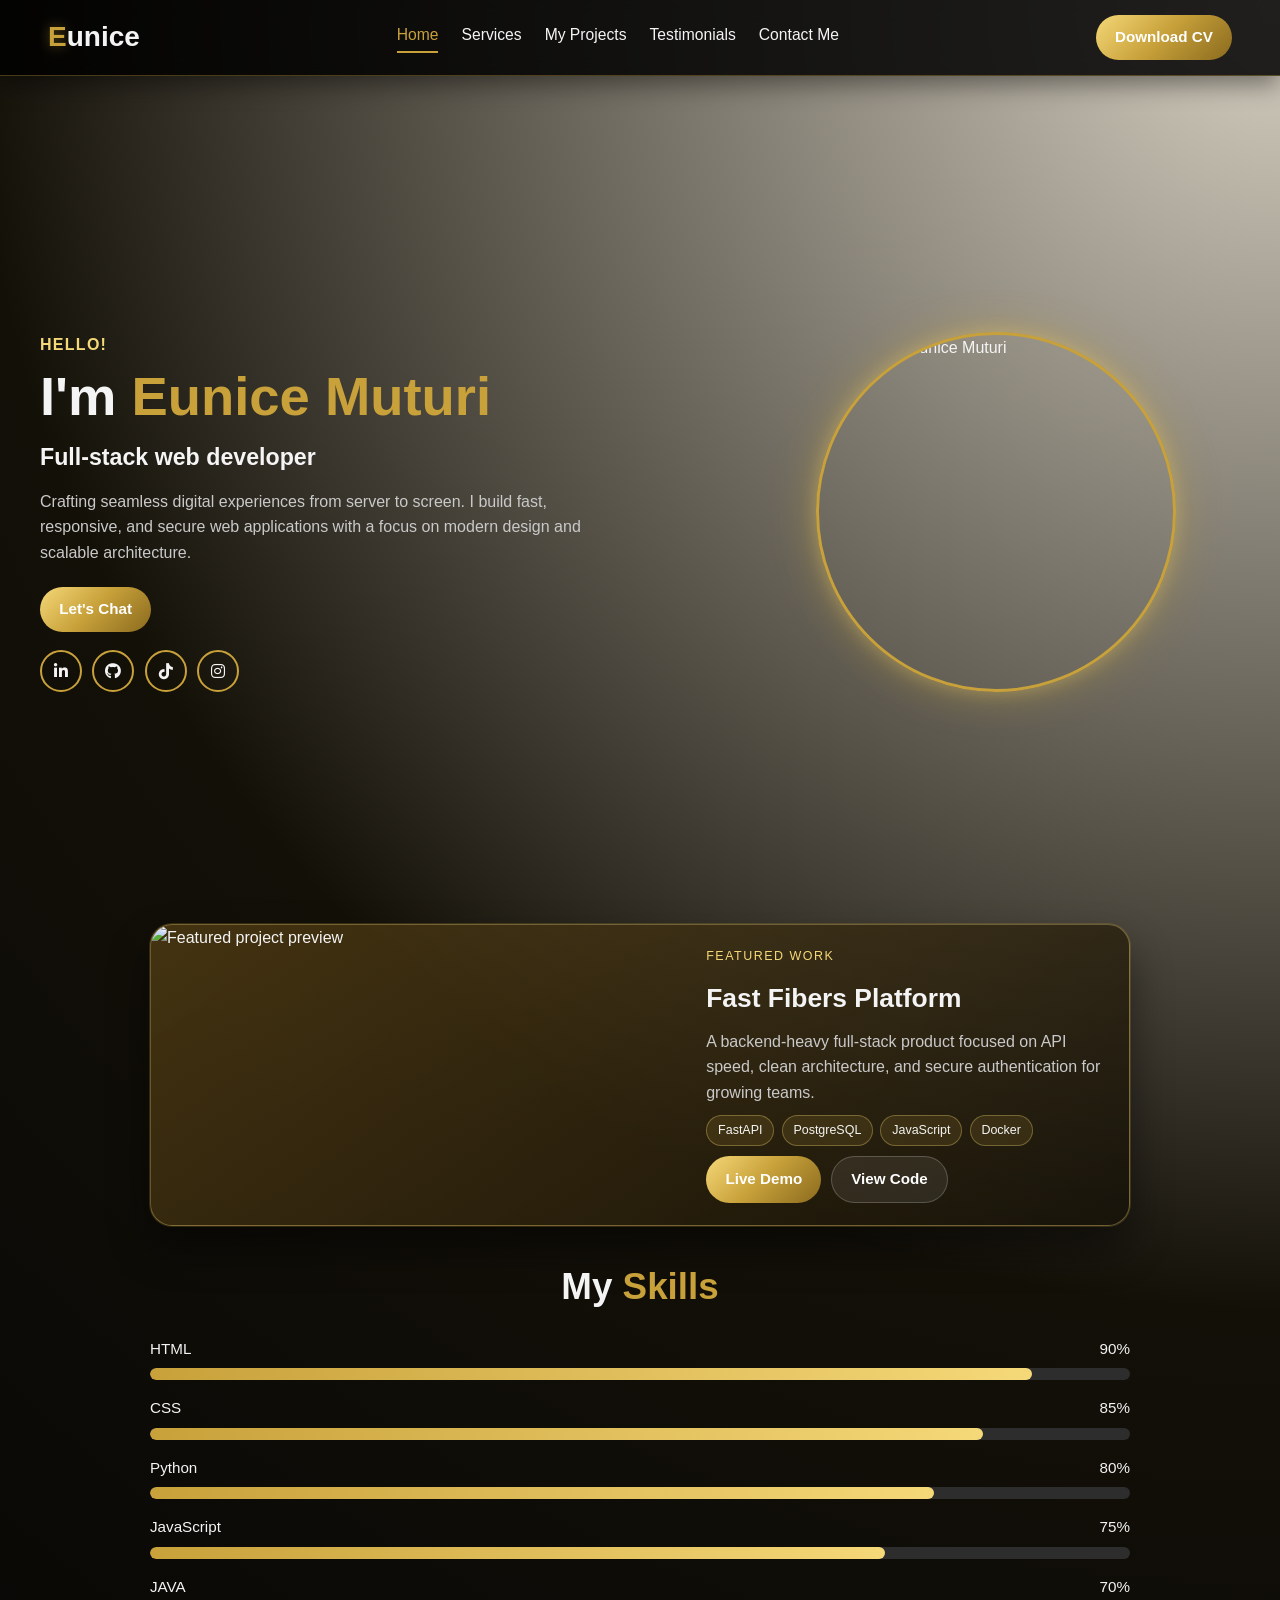
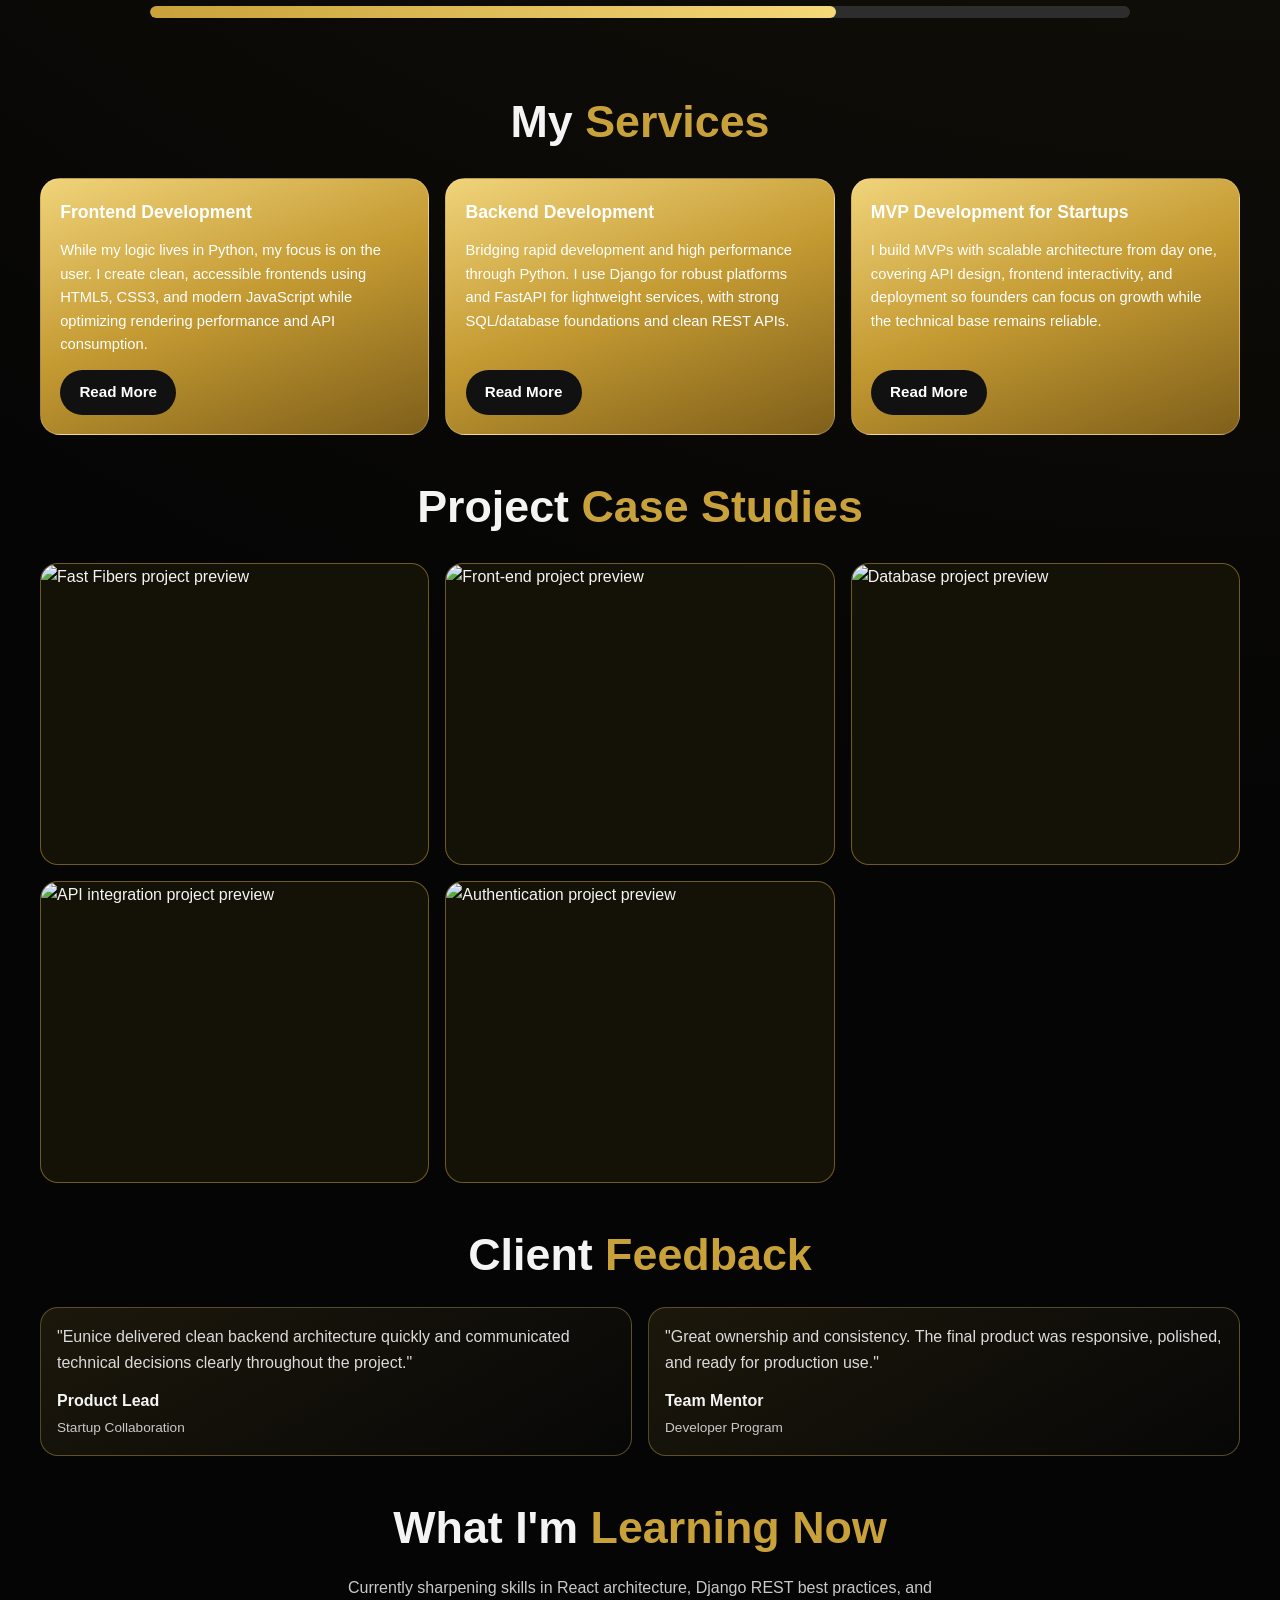
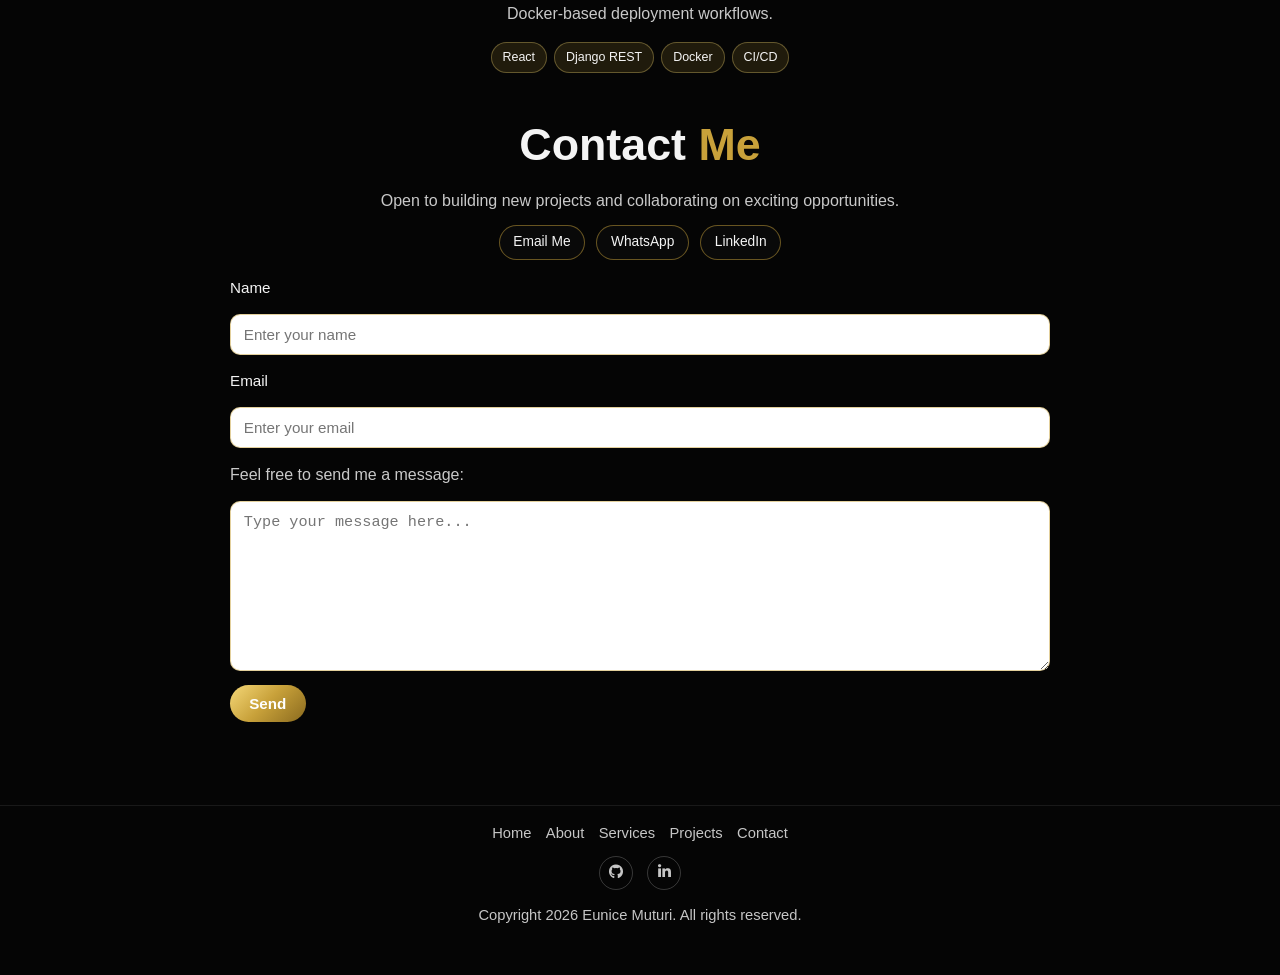
==== index.html @ 1c4cb646 "Made the site responsive and made design improvements" ====
<!DOCTYPE html>
<html lang="en">
<head>
    <meta charset="UTF-8">
    <meta name="viewport" content="width=device-width, initial-scale=1.0">
    <meta name="description" content="Eunice Muturi is a full-stack web developer building fast, secure, and scalable web applications with modern frontend and Python backend technologies.">
    <meta property="og:title" content="Eunice Muturi | Full-stack Developer Portfolio">
    <meta property="og:description" content="Explore featured projects, services, and case studies by Eunice Muturi.">
    <meta property="og:type" content="website">
    <meta property="og:image" content="profile-pic.jpeg">
    <meta property="og:url" content="/">
    <title>EUNICE M.</title>
    <link rel="icon" type="image/jpeg" href="profile-pic.jpeg">
    <link rel="stylesheet" href="styles.css">
    <link rel="stylesheet" href="https://cdnjs.cloudflare.com/ajax/libs/font-awesome/6.5.1/css/all.min.css">
</head>
<body>
    <header>
        <h2 class="logo"><span>E</span>unice</h2>

        <button class="menu-toggle" id="menuToggle" type="button" aria-controls="primary-nav" aria-expanded="false" aria-label="Toggle navigation">
            <i class="fa-solid fa-bars"></i>
        </button>

        <nav id="primary-nav">
            <div class="navbar">
                <a href="#home" class="active">Home</a>
                <a href="#services">Services</a>
                <a href="#portfolio">My Projects</a>
                <a href="#testimonials">Testimonials</a>
                <a href="#contact">Contact Me</a>
            </div>
        </nav>

        <div class="header-btn-container">
            <a class="button-link" href="Eunice_Muturi_CV.txt" download>Download CV</a>
        </div>
    </header>

    <main>
        <section class="hero-section" id="home">
            <div class="hero-text">
                <h4>HELLO!</h4>
                <h1>I'm <span>Eunice Muturi</span></h1>
                <h3>Full-stack web developer</h3>
                <p>Crafting seamless digital experiences from server to screen. I build fast, responsive, and secure web applications with a focus on modern design and scalable architecture.</p>

                <div class="hero-actions">
                    <a href="#contact" class="header-button">Let's Chat</a>
                </div>

                <div class="social-icons">
                    <a href="https://www.linkedin.com/in/eunice-muturi-7023b6342/" aria-label="LinkedIn"><i class="fa-brands fa-linkedin-in"></i></a>
                    <a href="https://github.com/Eunice-ctrlz" aria-label="GitHub"><i class="fa-brands fa-github"></i></a>
                    <a href="#" aria-label="TikTok"><i class="fa-brands fa-tiktok"></i></a>
                    <a href="#" aria-label="Instagram"><i class="fa-brands fa-instagram"></i></a>
                </div>
            </div>

            <div class="Hero-image">
                <img src="profile-pic.jpeg" alt="Portrait of Eunice Muturi" width="360" height="360" fetchpriority="high" decoding="async">
            </div>
        </section>

        <section class="featured-project" id="featured">
            <div class="featured-card">
                <div class="featured-image">
                    <img src="coding 1.jfif" alt="Featured project preview" width="900" height="520" decoding="async">
                </div>
                <div class="featured-content">
                    <p class="eyebrow">Featured Work</p>
                    <h2>Fast Fibers Platform</h2>
                    <p class="featured-summary">A backend-heavy full-stack product focused on API speed, clean architecture, and secure authentication for growing teams.</p>
                    <div class="tech-badges">
                        <span>FastAPI</span>
                        <span>PostgreSQL</span>
                        <span>JavaScript</span>
                        <span>Docker</span>
                    </div>
                    <div class="button-row">
                        <a class="btn" href="#">Live Demo</a>
                        <a class="btn btn-alt" href="https://github.com/Eunice-ctrlz" target="_blank" rel="noopener">View Code</a>
                    </div>
                </div>
            </div>
        </section>

        <section class="My-skills" id="skills">
            <h1>My <span>Skills</span></h1>
            <div class="skills-wrapper">
                <div class="bar">
                    <div class="bar-name"><span>HTML</span><span class="bar-percent">90%</span></div>
                    <div class="progress-bar"><span class="html"></span></div>
                </div>

                <div class="bar">
                    <div class="bar-name"><span>CSS</span><span class="bar-percent">85%</span></div>
                    <div class="progress-bar"><span class="css"></span></div>
                </div>

                <div class="bar">
                    <div class="bar-name"><span>Python</span><span class="bar-percent">80%</span></div>
                    <div class="progress-bar"><span class="python"></span></div>
                </div>

                <div class="bar">
                    <div class="bar-name"><span>JavaScript</span><span class="bar-percent">75%</span></div>
                    <div class="progress-bar"><span class="javascript"></span></div>
                </div>

                <div class="bar">
                    <div class="bar-name"><span>JAVA</span><span class="bar-percent">70%</span></div>
                    <div class="progress-bar"><span class="java"></span></div>
                </div>
            </div>
        </section>

        <section class="service-section" id="services">
            <h2>My <span>Services</span></h2>
            <div class="service-container">
                <article class="service-box">
                    <h3>Frontend Development</h3>
                    <p>While my logic lives in Python, my focus is on the user. I create clean, accessible frontends using HTML5, CSS3, and modern JavaScript while optimizing rendering performance and API consumption.</p>
                    <a class="btn" href="#">Read More</a>
                </article>

                <article class="service-box">
                    <h3>Backend Development</h3>
                    <p>Bridging rapid development and high performance through Python. I use Django for robust platforms and FastAPI for lightweight services, with strong SQL/database foundations and clean REST APIs.</p>
                    <a class="btn" href="#">Read More</a>
                </article>

                <article class="service-box">
                    <h3>MVP Development for Startups</h3>
                    <p>I build MVPs with scalable architecture from day one, covering API design, frontend interactivity, and deployment so founders can focus on growth while the technical base remains reliable.</p>
                    <a class="btn" href="#">Read More</a>
                </article>
            </div>
        </section>

        <section class="portfolio-section" id="portfolio">
            <h2>Project <span>Case Studies</span></h2>
            <div class="project-container-1">
                <article class="project-box">
                    <img src="coding 1.jfif" alt="Fast Fibers project preview" width="400" height="300" loading="lazy" decoding="async">
                    <div class="project-content">
                        <h3>Fast Fibers Project</h3>
                        <p>Built a secure API-first platform to improve fiber service onboarding and request tracking.</p>
                        <div class="button-row">
                            <a class="btn" href="#">Live Demo</a>
                            <a class="btn btn-alt" href="https://github.com/Eunice-ctrlz" target="_blank" rel="noopener">View Code</a>
                        </div>
                    </div>
                </article>

                <article class="project-box">
                    <img src="coding 2.jfif" alt="Front-end project preview" width="400" height="300" loading="lazy" decoding="async">
                    <div class="project-content">
                        <h3>Front-end Development</h3>
                        <p>Designed responsive interfaces focused on accessibility, speed, and conversion clarity.</p>
                        <div class="button-row">
                            <a class="btn" href="#">Live Demo</a>
                            <a class="btn btn-alt" href="https://github.com/Eunice-ctrlz" target="_blank" rel="noopener">View Code</a>
                        </div>
                    </div>
                </article>

                <article class="project-box">
                    <img src="coding 3.jfif" alt="Database project preview" width="400" height="300" loading="lazy" decoding="async">
                    <div class="project-content">
                        <h3>Database</h3>
                        <p>Created normalized schemas and indexing strategy for reliable data handling.</p>
                        <div class="button-row">
                            <a class="btn" href="#">Live Demo</a>
                            <a class="btn btn-alt" href="https://github.com/Eunice-ctrlz" target="_blank" rel="noopener">View Code</a>
                        </div>
                    </div>
                </article>

                <article class="project-box">
                    <img src="coding 4.jfif" alt="API integration project preview" width="400" height="300" loading="lazy" decoding="async">
                    <div class="project-content">
                        <h3>API Integration</h3>
                        <p>Integrated third-party services and standardized payload contracts across systems.</p>
                        <div class="button-row">
                            <a class="btn" href="#">Live Demo</a>
                            <a class="btn btn-alt" href="https://github.com/Eunice-ctrlz" target="_blank" rel="noopener">View Code</a>
                        </div>
                    </div>
                </article>

                <article class="project-box">
                    <img src="coding 5.jfif" alt="Authentication project preview" width="400" height="300" loading="lazy" decoding="async">
                    <div class="project-content">
                        <h3>Authentication</h3>
                        <p>Implemented authentication and role-based access control for protected workflows.</p>
                        <div class="button-row">
                            <a class="btn" href="#">Live Demo</a>
                            <a class="btn btn-alt" href="https://github.com/Eunice-ctrlz" target="_blank" rel="noopener">View Code</a>
                        </div>
                    </div>
                </article>
            </div>
        </section>

        <section class="testimonials" id="testimonials">
            <h2>Client <span>Feedback</span></h2>
            <div class="testimonials-grid">
                <article class="testimonial-card">
                    <p>"Eunice delivered clean backend architecture quickly and communicated technical decisions clearly throughout the project."</p>
                    <h3>Product Lead</h3>
                    <span>Startup Collaboration</span>
                </article>
                <article class="testimonial-card">
                    <p>"Great ownership and consistency. The final product was responsive, polished, and ready for production use."</p>
                    <h3>Team Mentor</h3>
                    <span>Developer Program</span>
                </article>
            </div>
        </section>

        <section class="now-section" id="now">
            <h2>What I'm <span>Learning Now</span></h2>
            <p>Currently sharpening skills in React architecture, Django REST best practices, and Docker-based deployment workflows.</p>
            <div class="tech-badges">
                <span>React</span>
                <span>Django REST</span>
                <span>Docker</span>
                <span>CI/CD</span>
            </div>
        </section>

        <section class="contact" id="contact">
            <h2>Contact <span>Me</span></h2>
            <p class="availability">Open to building new projects and collaborating on exciting opportunities.</p>
            <div class="quick-contact-links">
                <a href="mailto:eunicemuturi.dev@gmail.com">Email Me</a>
                <a href="https://wa.me/254700000000" target="_blank" rel="noopener">WhatsApp</a>
                <a href="https://www.linkedin.com/in/eunice-muturi-7023b6342/" target="_blank" rel="noopener">LinkedIn</a>
            </div>
            <form id="contactForm" action="https://formspree.io/f/movwprgj" method="POST">
                <label for="name">Name</label>
                <input type="text" id="name" name="name" placeholder="Enter your name" required>

                <label for="email">Email</label>
                <input type="email" id="email" name="email" placeholder="Enter your email" required>

                <p>Feel free to send me a message:</p>
                <textarea id="message" name="message" placeholder="Type your message here..." required></textarea>

                <button type="submit" class="btn">Send</button>
                <p id="formStatus" class="form-status" role="status" aria-live="polite"></p>
            </form>
        </section>
    </main>

    <footer>
        <div class="footer-links">
            <a href="#home">Home</a>
            <a href="#about">About</a>
            <a href="#services">Services</a>
            <a href="#portfolio">Projects</a>
            <a href="#contact">Contact</a>
        </div>
        <div class="footer-socials">
            <a href="https://github.com/Eunice-ctrlz" aria-label="GitHub" target="_blank" rel="noopener"><i class="fa-brands fa-github"></i></a>
            <a href="https://www.linkedin.com/in/eunice-muturi-7023b6342/" aria-label="LinkedIn" target="_blank" rel="noopener"><i class="fa-brands fa-linkedin-in"></i></a>
        </div>
        <p>Copyright <span id="year"></span> Eunice Muturi. All rights reserved.</p>
    </footer>

    <script>
        const header = document.querySelector("header");
        const menuToggle = document.getElementById("menuToggle");
        const navLinks = document.querySelectorAll(".navbar a");

        const closeMenu = () => {
            header.classList.remove("open");
            menuToggle.setAttribute("aria-expanded", "false");
        };

        menuToggle.addEventListener("click", () => {
            const isOpen = header.classList.toggle("open");
            menuToggle.setAttribute("aria-expanded", String(isOpen));
        });

        navLinks.forEach((link) => {
            link.addEventListener("click", () => {
                closeMenu();
            });
        });

        document.addEventListener("click", (event) => {
            const isMenuOpen = header.classList.contains("open");
            if (!isMenuOpen) return;
            if (!header.contains(event.target)) closeMenu();
        });

        const contactForm = document.getElementById("contactForm");
        const formStatus = document.getElementById("formStatus");

        contactForm.addEventListener("submit", async (event) => {
            event.preventDefault();
            formStatus.textContent = "Sending your message...";
            formStatus.classList.remove("error");

            try {
                const response = await fetch(contactForm.action, {
                    method: "POST",
                    body: new FormData(contactForm),
                    headers: { "Accept": "application/json" }
                });

                if (!response.ok) throw new Error("submit failed");

                contactForm.reset();
                formStatus.textContent = "Thanks, your message was sent successfully.";
            } catch (error) {
                formStatus.textContent = "Something went wrong. Please email me directly.";
                formStatus.classList.add("error");
            }
        });

        const observer = new IntersectionObserver((entries) => {
            entries.forEach((entry) => {
                if (!entry.isIntersecting) return;
                const progressSpans = entry.target.querySelectorAll(".progress-bar span");
                progressSpans.forEach((span) => span.classList.add("animate"));
            });
        }, { threshold: 0.5 });

        const skillsSection = document.querySelector("#skills");
        if (skillsSection) observer.observe(skillsSection);

        const yearNode = document.getElementById("year");
        yearNode.textContent = new Date().getFullYear();
    </script>
</body>
</html>
---- styles.css ----
:root {
    --bg: #050505;
    --bg-soft: #12100a;
    --text: #f4f4f4;
    --muted: #c9c9c9;
    --accent: #c8a13a;
    --accent-soft: #f5d878;
    --accent-deep: #8a6a1e;
    --border: rgba(200, 161, 58, 0.5);
    --max-content: 1200px;
    --header-height: 76px;
}

* {
    box-sizing: border-box;
}

html {
    scroll-behavior: smooth;
}

body {
    margin: 0;
    font-family: "Poppins", sans-serif;
    background: radial-gradient(circle at top right, rgba(96, 71, 18, 0.26) 0%, #131008 30%, var(--bg) 55%);
    color: var(--text);
    line-height: 1.6;
    overflow-x: hidden;
}

a {
    color: inherit;
}

a:focus-visible,
button:focus-visible,
input:focus-visible,
textarea:focus-visible {
    outline: 3px solid var(--accent-soft);
    outline-offset: 2px;
}

img {
    max-width: 100%;
    display: block;
}

section,
.about-me,
.service-section,
.portfolio-section,
.contact {
    scroll-margin-top: calc(var(--header-height) + 16px);
}

.container {
    width: min(100% - 2rem, var(--max-content));
    margin-inline: auto;
}

header {
    position: fixed;
    top: 0;
    left: 0;
    right: 0;
    z-index: 1000;
    min-height: var(--header-height);
    display: flex;
    align-items: center;
    gap: 1rem;
    justify-content: space-between;
    padding: 0.85rem clamp(1rem, 4vw, 3rem);
    background: rgba(0, 0, 0, 0.85);
    backdrop-filter: blur(10px);
    border-bottom: 1px solid rgba(200, 161, 58, 0.35);
    box-shadow: 0 8px 26px rgba(0, 0, 0, 0.45);
}

.logo {
    margin: 0;
    font-size: clamp(1.3rem, 2.5vw, 1.75rem);
    font-weight: 700;
    cursor: default;
    white-space: nowrap;
}

.logo span {
    color: var(--accent);
    text-shadow: 0 0 12px rgba(200, 161, 58, 0.45);
}

.menu-toggle {
    display: none;
    border: 1px solid var(--border);
    background: transparent;
    color: var(--text);
    width: 44px;
    height: 44px;
    border-radius: 10px;
    font-size: 1.1rem;
    align-items: center;
    justify-content: center;
}

nav {
    flex: 1;
}

.navbar {
    display: flex;
    justify-content: center;
    align-items: center;
    gap: clamp(0.8rem, 1.8vw, 1.5rem);
}

.navbar a {
    text-decoration: none;
    font-size: 0.98rem;
    color: var(--text);
    border-bottom: 2px solid transparent;
    padding-bottom: 0.2rem;
    transition: color 0.25s ease, border-color 0.25s ease;
}

.navbar a:hover,
.navbar a.active {
    color: var(--accent);
    border-color: var(--accent);
}

.header-btn-container {
    display: flex;
    justify-content: flex-end;
}

.button-link,
.header-button,
.btn {
    display: inline-flex;
    align-items: center;
    justify-content: center;
    text-decoration: none;
    border: none;
    border-radius: 999px;
    background: linear-gradient(135deg, #f5d878 0%, #c8a13a 48%, #8a6a1e 100%);
    color: #ffffff;
    font-weight: 600;
    font-size: 0.95rem;
    padding: 0.65rem 1.2rem;
    transition: transform 0.25s ease, background-color 0.25s ease, box-shadow 0.25s ease;
    cursor: pointer;
}

.btn-alt {
    background: rgba(255, 255, 255, 0.08);
    border: 1px solid rgba(255, 255, 255, 0.2);
}

.btn-alt:hover {
    background: rgba(255, 255, 255, 0.15);
}

.button-row {
    display: flex;
    flex-wrap: wrap;
    gap: 0.6rem;
}

.button-link:hover,
.header-button:hover,
.btn:hover {
    background: linear-gradient(135deg, #fde8a6 0%, #d9b251 50%, #9f7a26 100%);
    transform: translateY(-2px);
    box-shadow: 0 0 18px rgba(245, 216, 120, 0.38), 0 10px 26px rgba(138, 106, 30, 0.4);
}

main {
    padding-top: calc(var(--header-height) + 1.5rem);
}

.hero-section {
    width: min(100% - 2rem, var(--max-content));
    margin-inline: auto;
    min-height: calc(100svh - var(--header-height));
    display: grid;
    grid-template-columns: 1.15fr 0.85fr;
    align-items: center;
    gap: clamp(1.5rem, 4vw, 3.2rem);
    padding-block: 2.25rem;
}

.featured-project {
    width: min(100% - 2rem, 980px);
    margin: 0 auto 1.5rem;
}

.featured-card {
    display: grid;
    grid-template-columns: 1fr 1fr;
    gap: 1rem;
    align-items: stretch;
    background: linear-gradient(145deg, rgba(90, 67, 21, 0.7), rgba(22, 18, 9, 0.82));
    border: 1px solid rgba(245, 216, 120, 0.35);
    border-radius: 22px;
    overflow: hidden;
    box-shadow: 0 0 0 1px rgba(200, 161, 58, 0.2), 0 22px 42px rgba(0, 0, 0, 0.45);
}

.featured-image img {
    width: 100%;
    height: clamp(220px, 28vw, 300px);
    object-fit: cover;
}

.featured-content {
    padding: clamp(0.9rem, 2.2vw, 1.25rem);
    display: flex;
    flex-direction: column;
    justify-content: center;
    gap: 0.6rem;
}

.eyebrow {
    margin: 0;
    text-transform: uppercase;
    letter-spacing: 0.12em;
    color: var(--accent-soft);
    font-size: 0.78rem;
}

.featured-content h2 {
    margin: 0;
    font-size: clamp(1.25rem, 2.4vw, 1.65rem);
}

.featured-summary {
    margin: 0;
    color: var(--muted);
}

.tech-badges {
    display: flex;
    flex-wrap: wrap;
    gap: 0.45rem;
}

.tech-badges span {
    display: inline-block;
    border: 1px solid rgba(245, 216, 120, 0.32);
    border-radius: 999px;
    padding: 0.28rem 0.68rem;
    font-size: 0.78rem;
    background: rgba(200, 161, 58, 0.14);
}

.hero-text h4 {
    margin: 0 0 0.5rem;
    font-size: 1rem;
    color: var(--accent-soft);
    letter-spacing: 0.08em;
}

.hero-text h1 {
    margin: 0;
    font-size: clamp(1.9rem, 5vw, 3.4rem);
    line-height: 1.15;
}

.hero-text h1 span {
    color: var(--accent);
}

.hero-text h3 {
    margin: 0.65rem 0 0.8rem;
    font-size: clamp(1.1rem, 2.4vw, 1.45rem);
    color: #f5f5f5;
}

.hero-text p {
    margin: 0;
    color: var(--muted);
    max-width: 62ch;
}

.hero-actions {
    margin-top: 1.35rem;
    display: flex;
    align-items: center;
    flex-wrap: wrap;
    gap: 0.8rem;
}

.Hero-image {
    display: flex;
    justify-content: center;
}

.Hero-image img,
.About-image img {
    width: min(360px, 85vw);
    aspect-ratio: 1 / 1;
    object-fit: cover;
    border-radius: 50%;
    border: 3px solid var(--accent);
    box-shadow: 0 0 18px rgba(245, 216, 120, 0.3), 0 0 44px rgba(200, 161, 58, 0.45);
}

.social-icons {
    margin-top: 1.1rem;
    display: flex;
    align-items: center;
    flex-wrap: wrap;
    gap: 0.65rem;
}

.social-icons a {
    display: inline-flex;
    justify-content: center;
    align-items: center;
    width: 42px;
    height: 42px;
    border: 2px solid var(--accent);
    border-radius: 50%;
    text-decoration: none;
    font-size: 1rem;
    transition: transform 0.25s ease, background-color 0.25s ease;
}

.social-icons a:hover {
    background: var(--accent);
    box-shadow: 0 0 16px rgba(245, 216, 120, 0.38);
    transform: translateY(-2px);
}

.about-me {
    width: min(100% - 2rem, var(--max-content));
    margin-inline: auto;
    padding: 2.5rem 0 1rem;
    display: grid;
    grid-template-columns: minmax(240px, 360px) minmax(0, 1fr);
    gap: 1.5rem 2.25rem;
    align-items: center;
}

.about-me h2,
.service-section h2,
.portfolio-section h2,
.contact h2 {
    font-size: clamp(1.7rem, 4vw, 2.8rem);
    margin: 0;
}

.about-me h2 {
    grid-column: 1 / -1;
    text-align: center;
}

.About-image {
    justify-self: center;
}

.about-me h2 span,
.service-section h2 span,
.portfolio-section h2 span,
.contact h2 span,
.My-skills h1 span {
    color: var(--accent);
}

.about-content {
    max-width: 760px;
    margin-inline: 0;
    text-align: left;
}

.about-content h3 {
    font-size: clamp(1.05rem, 2.6vw, 1.4rem);
    margin: 1rem 0 0.25rem;
}

.about-content p {
    margin: 0.8rem 0 1.2rem;
    color: var(--muted);
}

.My-skills {
    width: min(100% - 2rem, 980px);
    margin: 2rem auto 0;
    padding-bottom: 1rem;
}

.My-skills h1 {
    margin: 0;
    text-align: center;
    font-size: clamp(1.5rem, 4vw, 2.3rem);
}

.skills-wrapper {
    margin-top: 1.25rem;
}

.skills-wrapper .bar {
    margin: 1rem 0;
}

.skills-wrapper .bar .bar-name {
    display: flex;
    justify-content: space-between;
    gap: 0.8rem;
    margin-bottom: 0.45rem;
    font-size: 0.95rem;
}

.skills-wrapper .bar .progress-bar {
    height: 12px;
    background: #2d2d2d;
    border-radius: 999px;
    overflow: hidden;
}

.skills-wrapper .bar .progress-bar span {
    display: block;
    width: 0;
    height: 100%;
    background: linear-gradient(90deg, var(--accent), var(--accent-soft));
    border-radius: inherit;
    transition: width 1.2s ease;
}

.skills-wrapper .bar .progress-bar span.animate.html {
    width: 90%;
}

.skills-wrapper .bar .progress-bar span.animate.css {
    width: 85%;
}

.skills-wrapper .bar .progress-bar span.animate.python {
    width: 80%;
}

.skills-wrapper .bar .progress-bar span.animate.javascript {
    width: 75%;
}

.skills-wrapper .bar .progress-bar span.animate.java {
    width: 70%;
}

.service-section {
    width: min(100% - 2rem, var(--max-content));
    margin: 2.25rem auto 0;
    text-align: center;
}

.service-section h2 {
    margin-bottom: 1.25rem;
}

.service-container {
    display: grid;
    grid-template-columns: repeat(3, minmax(0, 1fr));
    gap: 1rem;
}

.service-box {
    background: linear-gradient(160deg, #f0d37a 0%, #c49a32 48%, #7f5f1a 100%);
    color: #fff;
    border-radius: 20px;
    border: 1px solid rgba(255, 255, 255, 0.18);
    padding: 1.2rem;
    display: flex;
    flex-direction: column;
    gap: 0.8rem;
    text-align: left;
}

.service-box h3 {
    margin: 0;
    font-size: 1.1rem;
}

.service-box p {
    margin: 0;
    font-size: 0.92rem;
}

.service-box .btn {
    margin-top: auto;
    align-self: flex-start;
    background: #111;
}

.service-box .btn:hover {
    background: #1f1f1f;
}

.portfolio-section {
    width: min(100% - 2rem, var(--max-content));
    margin: 2.25rem auto 0;
}

.portfolio-section h2 {
    text-align: center;
    margin-bottom: 1.25rem;
}

.project-container-1 {
    display: grid;
    grid-template-columns: repeat(3, minmax(0, 1fr));
    gap: 1rem;
}

.project-box {
    position: relative;
    overflow: hidden;
    border: 1px solid var(--border);
    border-radius: 18px;
    background: #141106;
}

.project-box img {
    width: 100%;
    height: clamp(220px, 26vw, 300px);
    object-fit: cover;
    transition: transform 0.35s ease;
}

.project-content {
    position: absolute;
    inset: 0;
    padding: 0.9rem;
    background: linear-gradient(to top, rgba(1, 9, 14, 0.95), rgba(1, 9, 14, 0.55));
    transform: translateY(10px);
    transition: opacity 0.3s ease, transform 0.3s ease;
    display: flex;
    flex-direction: column;
    justify-content: flex-end;
    height: 100%;
    opacity: 0;
    pointer-events: none;
}

.project-content h3 {
    margin: 0;
    font-size: 1rem;
}

.project-content p {
    margin: 0.35rem 0 0.65rem;
    font-size: 0.88rem;
}

.project-box:hover img {
    transform: scale(1.06);
}

.project-box:hover .project-content,
.project-box:focus-within .project-content {
    opacity: 1;
    transform: translateY(0);
    pointer-events: auto;
    box-shadow: inset 0 0 0 1px rgba(245, 216, 120, 0.22);
}

.contact {
    width: min(100% - 2rem, 820px);
    margin: 2.25rem auto 3rem;
}

.availability {
    text-align: center;
    color: var(--muted);
    margin: 0.45rem 0 0.7rem;
}

.quick-contact-links {
    display: flex;
    justify-content: center;
    flex-wrap: wrap;
    gap: 0.7rem;
    margin-bottom: 1rem;
}

.quick-contact-links a {
    border: 1px solid var(--border);
    border-radius: 999px;
    padding: 0.35rem 0.85rem;
    text-decoration: none;
    font-size: 0.86rem;
    background: rgba(255, 255, 255, 0.02);
}

.quick-contact-links a:hover {
    background: rgba(212, 175, 55, 0.18);
}

.contact h2 {
    text-align: center;
}

.contact form {
    margin-top: 1rem;
    display: grid;
    gap: 0.85rem;
}

.contact form p {
    margin: 0;
    color: var(--muted);
}

.contact label {
    font-size: 0.95rem;
}

.contact input,
.contact textarea {
    width: 100%;
    border-radius: 10px;
    border: 1px solid var(--border);
    background: #fff;
    color: #111;
    padding: 0.7rem 0.8rem;
    font-size: 0.95rem;
}

.contact textarea {
    min-height: 170px;
    resize: vertical;
}

.contact button[type="submit"] {
    justify-self: start;
}

.form-status {
    min-height: 1.3rem;
    margin: 0.2rem 0 0;
    color: #f5d878;
    font-size: 0.9rem;
}

.form-status.error {
    color: #ffb3b3;
}

.testimonials,
.now-section {
    width: min(100% - 2rem, var(--max-content));
    margin: 2.25rem auto 0;
}

.testimonials h2,
.now-section h2 {
    text-align: center;
    font-size: clamp(1.7rem, 4vw, 2.8rem);
    margin: 0;
}

.testimonials h2 span,
.now-section h2 span {
    color: var(--accent);
}

.testimonials-grid {
    margin-top: 1.05rem;
    display: grid;
    grid-template-columns: repeat(2, minmax(0, 1fr));
    gap: 1rem;
}

.testimonial-card {
    border: 1px solid rgba(245, 216, 120, 0.3);
    border-radius: 18px;
    padding: 1rem;
    background: linear-gradient(150deg, rgba(200, 161, 58, 0.12), rgba(255, 255, 255, 0.01));
}

.testimonial-card p {
    margin: 0;
    color: #dbdbdb;
}

.testimonial-card h3 {
    margin: 0.8rem 0 0;
    font-size: 1rem;
}

.testimonial-card span {
    font-size: 0.85rem;
    color: var(--muted);
}

.now-section {
    text-align: center;
}

.now-section p {
    max-width: 66ch;
    margin: 0.7rem auto 1rem;
    color: var(--muted);
}

.now-section .tech-badges {
    justify-content: center;
}

footer {
    text-align: center;
    color: #c6c6c6;
    padding: 1rem 0 2rem;
    font-size: 0.92rem;
    border-top: 1px solid rgba(255, 255, 255, 0.08);
}

.footer-links,
.footer-socials {
    display: flex;
    justify-content: center;
    flex-wrap: wrap;
    gap: 0.9rem;
    margin-bottom: 0.65rem;
}

.footer-links a,
.footer-socials a {
    text-decoration: none;
}

.footer-socials a {
    width: 34px;
    height: 34px;
    display: inline-flex;
    align-items: center;
    justify-content: center;
    border: 1px solid rgba(255, 255, 255, 0.2);
    border-radius: 50%;
}

/* Contact standalone page */
.contact-page {
    min-height: 100svh;
    padding: 2rem 1rem 3rem;
}

.contact-page .card {
    width: min(100%, 760px);
    margin: 0 auto;
    background: rgba(255, 255, 255, 0.03);
    border: 1px solid rgba(255, 255, 255, 0.1);
    border-radius: 20px;
    padding: clamp(1rem, 4vw, 2rem);
}

.contact-page .link-row {
    display: flex;
    flex-wrap: wrap;
    gap: 0.7rem 1rem;
    margin-bottom: 1rem;
}

.contact-page .link-row a {
    color: var(--accent-soft);
}

@media (max-width: 1100px) {
    .hero-section {
        grid-template-columns: 1fr;
        text-align: center;
        min-height: auto;
        padding-block: 1.8rem;
    }

    .hero-text p {
        margin-inline: auto;
    }

    .hero-actions,
    .social-icons {
        justify-content: center;
    }

    .Hero-image {
        order: -1;
    }

    .featured-card {
        grid-template-columns: 1fr;
    }

    .service-container,
    .project-container-1,
    .testimonials-grid {
        grid-template-columns: repeat(2, minmax(0, 1fr));
    }
}

@media (max-width: 900px) {
    :root {
        --header-height: 70px;
    }

    header {
        padding: 0.72rem 0.9rem;
    }

    .menu-toggle {
        display: inline-flex;
        margin-left: auto;
    }

    .header-btn-container {
        display: none;
    }

    nav {
        display: none;
        position: absolute;
        top: calc(100% + 0.5rem);
        left: 0.9rem;
        right: 0.9rem;
        width: auto;
        flex: 0 0 auto;
    }

    header.open nav {
        display: block;
    }

    .navbar {
        flex-direction: column;
        align-items: stretch;
        gap: 0.2rem;
        padding: 0.75rem;
        border-radius: 12px;
        background: #0f0f0f;
        border: 1px solid rgba(255, 255, 255, 0.08);
        box-shadow: 0 18px 35px rgba(0, 0, 0, 0.5);
    }

    .navbar a {
        width: 100%;
        padding: 0.5rem 0.3rem;
    }

    .service-container,
    .project-container-1,
    .testimonials-grid {
        grid-template-columns: 1fr;
    }

    .featured-project,
    .My-skills,
    .service-section,
    .portfolio-section,
    .testimonials,
    .now-section,
    .contact,
    .hero-section {
        width: min(100% - 1.2rem, var(--max-content));
    }

    .project-content {
        padding: 0.85rem;
    }

    .contact button[type="submit"] {
        width: 100%;
        justify-self: stretch;
    }
}

@media (max-width: 560px) {
    .logo {
        font-size: 1.15rem;
    }

    .hero-text h1 {
        font-size: clamp(1.55rem, 8vw, 2.2rem);
    }

    .button-row {
        flex-direction: column;
    }

    .button-row .btn,
    .button-row .btn-alt {
        width: 100%;
    }

    .quick-contact-links {
        gap: 0.5rem;
    }
}

@media (hover: none), (pointer: coarse) {
    .project-content {
        opacity: 1;
        transform: translateY(0);
        position: static;
        background: #111;
        pointer-events: auto;
    }

    .project-box {
        background: #111;
    }
}
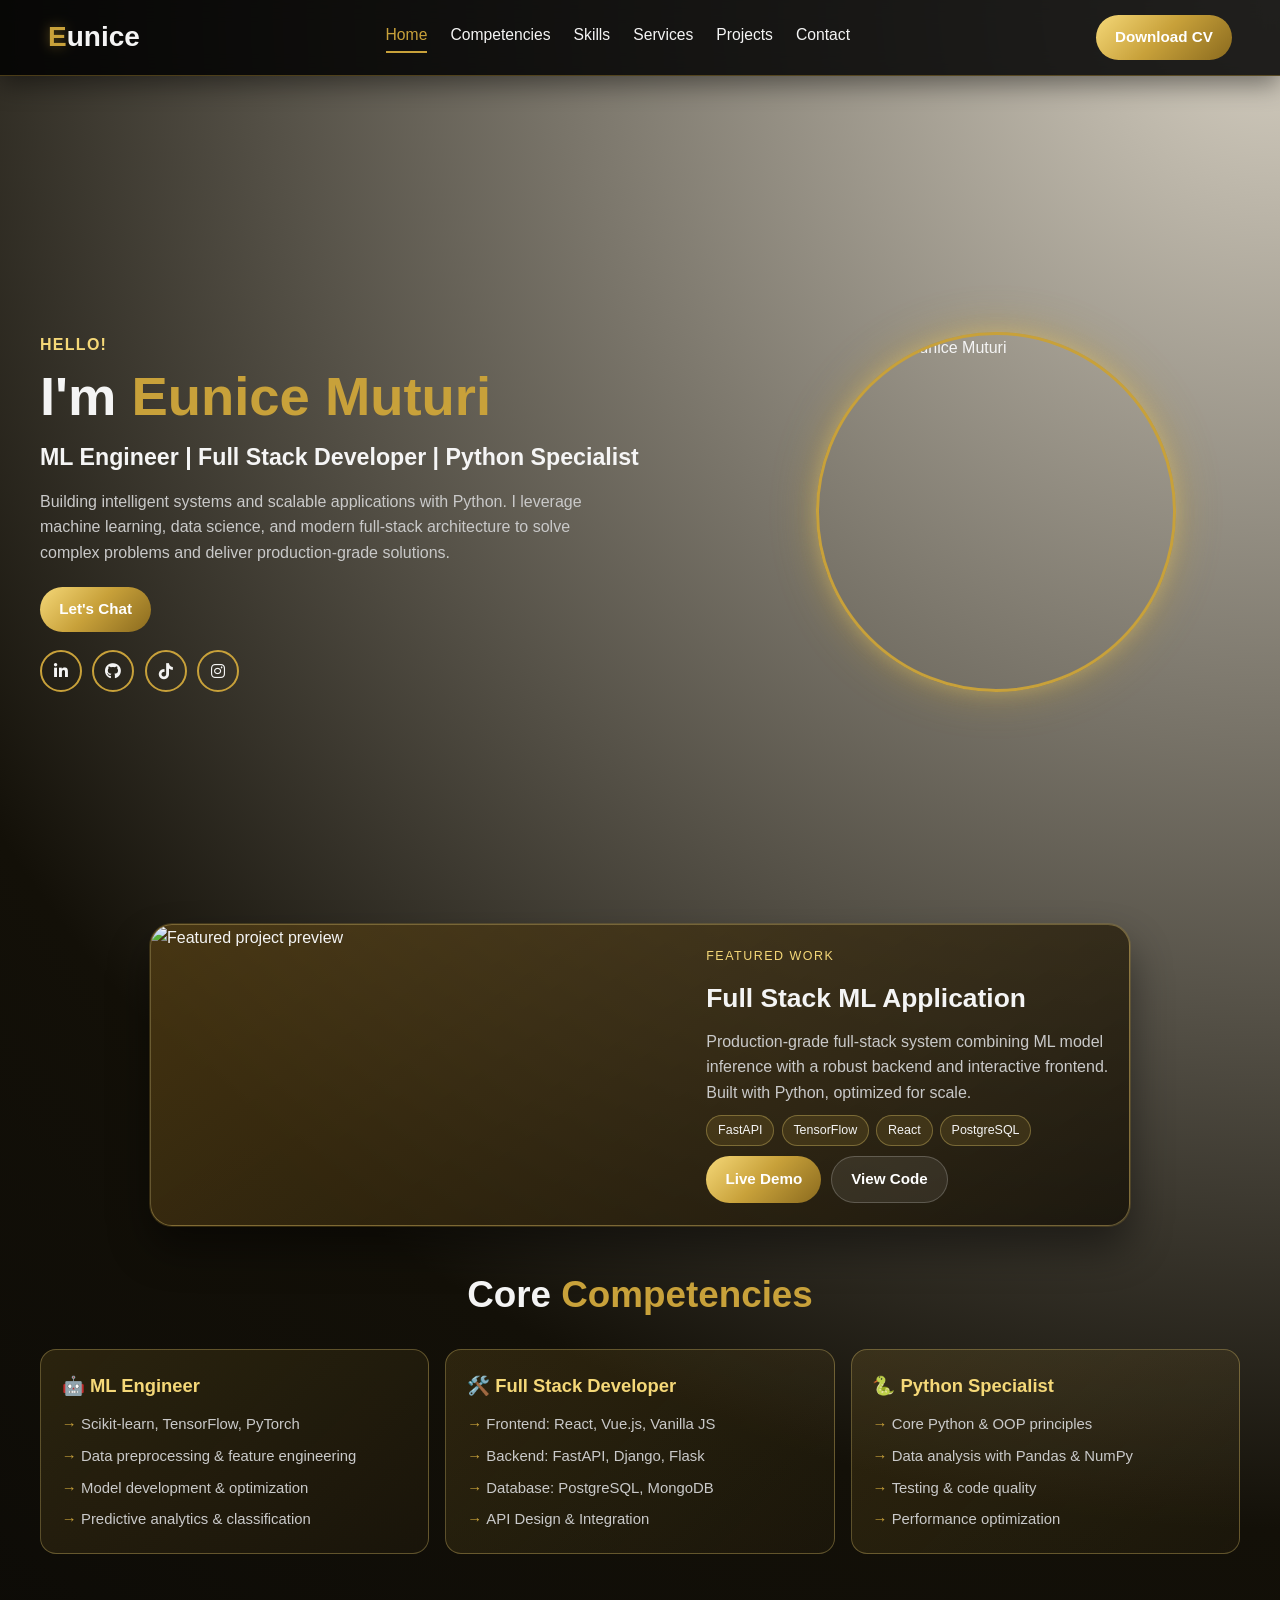
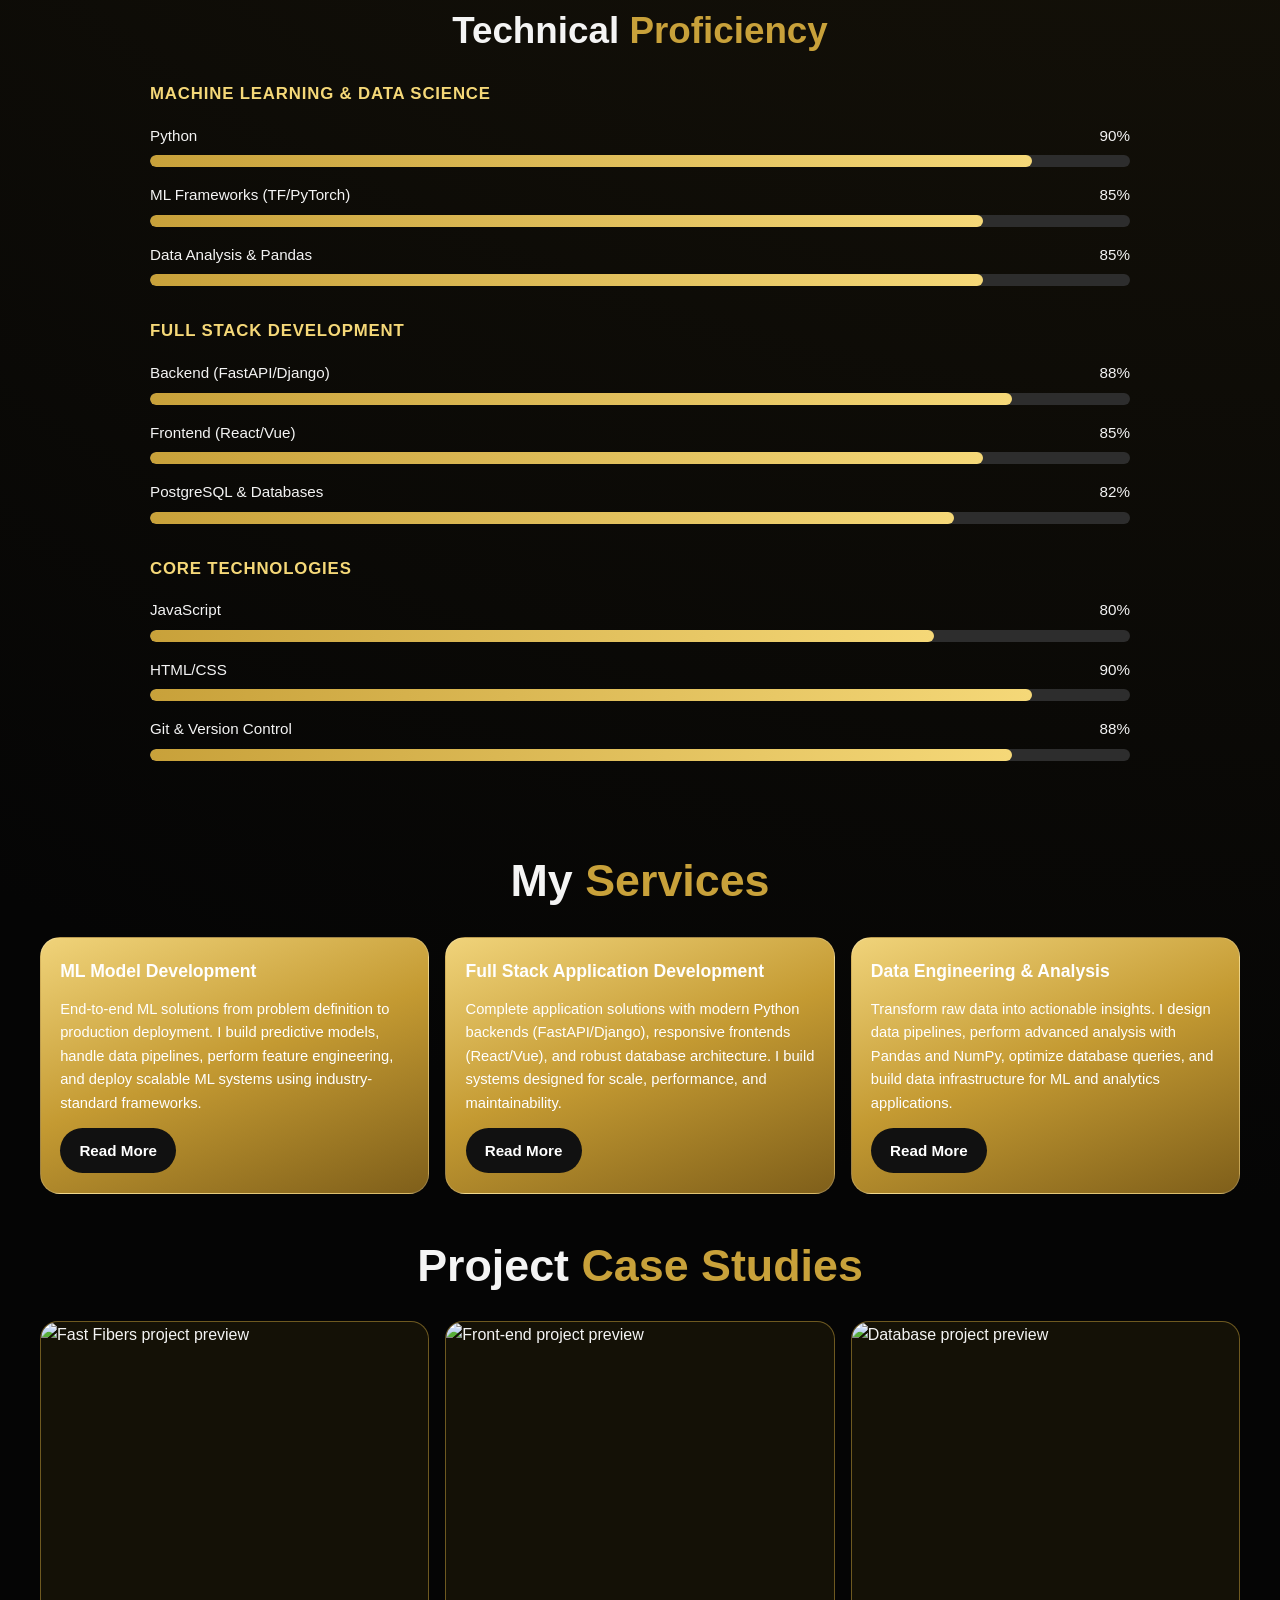
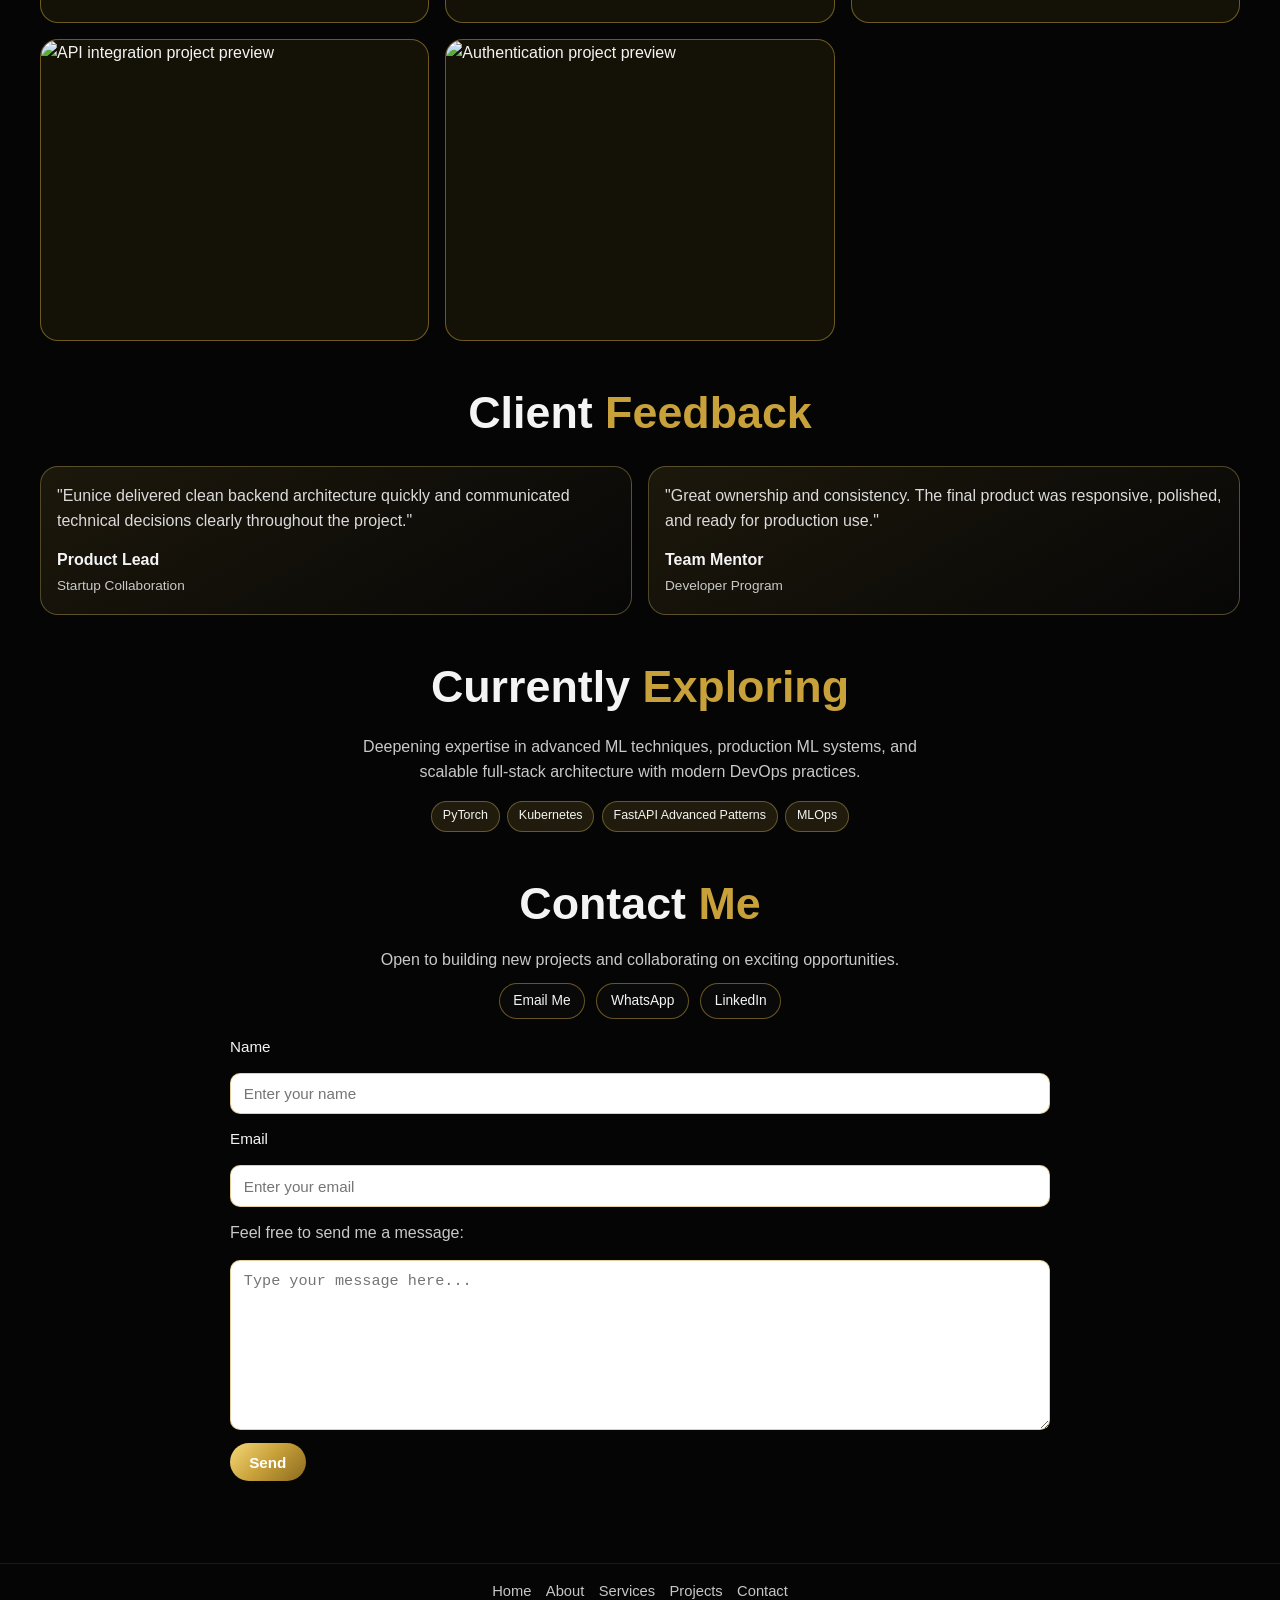
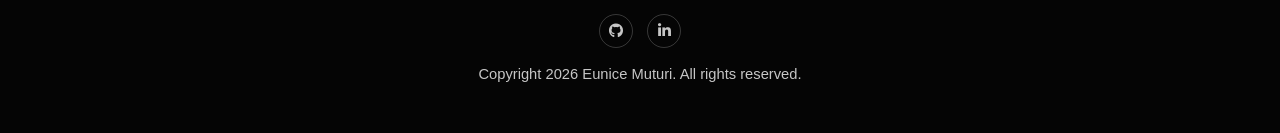
==== commit 6aa1fe38: "Added skills and proffesional board" ====
--- a/index.html
+++ b/index.html
@@ -3,9 +3,9 @@
 <head>
     <meta charset="UTF-8">
     <meta name="viewport" content="width=device-width, initial-scale=1.0">
-    <meta name="description" content="Eunice Muturi is a full-stack web developer building fast, secure, and scalable web applications with modern frontend and Python backend technologies.">
-    <meta property="og:title" content="Eunice Muturi | Full-stack Developer Portfolio">
-    <meta property="og:description" content="Explore featured projects, services, and case studies by Eunice Muturi.">
+    <meta name="description" content="Eunice Muturi is an ML Engineer and Full Stack Developer specializing in Python, machine learning, and scalable web applications.">
+    <meta property="og:title" content="Eunice Muturi | ML Engineer & Full Stack Developer">
+    <meta property="og:description" content="Python specialist building intelligent ML systems and scalable full-stack applications.">
     <meta property="og:type" content="website">
     <meta property="og:image" content="profile-pic.jpeg">
     <meta property="og:url" content="/">
@@ -25,10 +25,11 @@
         <nav id="primary-nav">
             <div class="navbar">
                 <a href="#home" class="active">Home</a>
+                <a href="#competencies">Competencies</a>
+                <a href="#skills">Skills</a>
                 <a href="#services">Services</a>
-                <a href="#portfolio">My Projects</a>
-                <a href="#testimonials">Testimonials</a>
-                <a href="#contact">Contact Me</a>
+                <a href="#portfolio">Projects</a>
+                <a href="#contact">Contact</a>
             </div>
         </nav>
 
@@ -42,8 +43,8 @@
             <div class="hero-text">
                 <h4>HELLO!</h4>
                 <h1>I'm <span>Eunice Muturi</span></h1>
-                <h3>Full-stack web developer</h3>
-                <p>Crafting seamless digital experiences from server to screen. I build fast, responsive, and secure web applications with a focus on modern design and scalable architecture.</p>
+                <h3>ML Engineer | Full Stack Developer | Python Specialist</h3>
+                <p>Building intelligent systems and scalable applications with Python. I leverage machine learning, data science, and modern full-stack architecture to solve complex problems and deliver production-grade solutions.</p>
 
                 <div class="hero-actions">
                     <a href="#contact" class="header-button">Let's Chat</a>
@@ -69,13 +70,13 @@
                 </div>
                 <div class="featured-content">
                     <p class="eyebrow">Featured Work</p>
-                    <h2>Fast Fibers Platform</h2>
-                    <p class="featured-summary">A backend-heavy full-stack product focused on API speed, clean architecture, and secure authentication for growing teams.</p>
+                    <h2>Full Stack ML Application</h2>
+                    <p class="featured-summary">Production-grade full-stack system combining ML model inference with a robust backend and interactive frontend. Built with Python, optimized for scale.</p>
                     <div class="tech-badges">
                         <span>FastAPI</span>
+                        <span>TensorFlow</span>
+                        <span>React</span>
                         <span>PostgreSQL</span>
-                        <span>JavaScript</span>
-                        <span>Docker</span>
                     </div>
                     <div class="button-row">
                         <a class="btn" href="#">Live Demo</a>
@@ -85,32 +86,88 @@
             </div>
         </section>
 
+        <section class="competencies" id="competencies">
+            <h1>Core <span>Competencies</span></h1>
+            <div class="competency-grid">
+                <article class="competency-card">
+                    <h3>🤖 ML Engineer</h3>
+                    <ul class="tech-list">
+                        <li>Scikit-learn, TensorFlow, PyTorch</li>
+                        <li>Data preprocessing & feature engineering</li>
+                        <li>Model development & optimization</li>
+                        <li>Predictive analytics & classification</li>
+                    </ul>
+                </article>
+                <article class="competency-card">
+                    <h3>🛠️ Full Stack Developer</h3>
+                    <ul class="tech-list">
+                        <li>Frontend: React, Vue.js, Vanilla JS</li>
+                        <li>Backend: FastAPI, Django, Flask</li>
+                        <li>Database: PostgreSQL, MongoDB</li>
+                        <li>API Design & Integration</li>
+                    </ul>
+                </article>
+                <article class="competency-card">
+                    <h3>🐍 Python Specialist</h3>
+                    <ul class="tech-list">
+                        <li>Core Python & OOP principles</li>
+                        <li>Data analysis with Pandas & NumPy</li>
+                        <li>Testing & code quality</li>
+                        <li>Performance optimization</li>
+                    </ul>
+                </article>
+            </div>
+        </section>
+
         <section class="My-skills" id="skills">
-            <h1>My <span>Skills</span></h1>
+            <h1>Technical <span>Proficiency</span></h1>
             <div class="skills-wrapper">
-                <div class="bar">
-                    <div class="bar-name"><span>HTML</span><span class="bar-percent">90%</span></div>
-                    <div class="progress-bar"><span class="html"></span></div>
-                </div>
-
-                <div class="bar">
-                    <div class="bar-name"><span>CSS</span><span class="bar-percent">85%</span></div>
-                    <div class="progress-bar"><span class="css"></span></div>
-                </div>
-
-                <div class="bar">
-                    <div class="bar-name"><span>Python</span><span class="bar-percent">80%</span></div>
-                    <div class="progress-bar"><span class="python"></span></div>
-                </div>
-
-                <div class="bar">
-                    <div class="bar-name"><span>JavaScript</span><span class="bar-percent">75%</span></div>
-                    <div class="progress-bar"><span class="javascript"></span></div>
-                </div>
-
-                <div class="bar">
-                    <div class="bar-name"><span>JAVA</span><span class="bar-percent">70%</span></div>
-                    <div class="progress-bar"><span class="java"></span></div>
+                <div class="skill-category">
+                    <h3>Machine Learning & Data Science</h3>
+                    <div class="bar">
+                        <div class="bar-name"><span>Python</span><span class="bar-percent">90%</span></div>
+                        <div class="progress-bar"><span class="python"></span></div>
+                    </div>
+                    <div class="bar">
+                        <div class="bar-name"><span>ML Frameworks (TF/PyTorch)</span><span class="bar-percent">85%</span></div>
+                        <div class="progress-bar"><span class="ml"></span></div>
+                    </div>
+                    <div class="bar">
+                        <div class="bar-name"><span>Data Analysis & Pandas</span><span class="bar-percent">85%</span></div>
+                        <div class="progress-bar"><span class="data"></span></div>
+                    </div>
+                </div>
+
+                <div class="skill-category">
+                    <h3>Full Stack Development</h3>
+                    <div class="bar">
+                        <div class="bar-name"><span>Backend (FastAPI/Django)</span><span class="bar-percent">88%</span></div>
+                        <div class="progress-bar"><span class="backend"></span></div>
+                    </div>
+                    <div class="bar">
+                        <div class="bar-name"><span>Frontend (React/Vue)</span><span class="bar-percent">85%</span></div>
+                        <div class="progress-bar"><span class="frontend"></span></div>
+                    </div>
+                    <div class="bar">
+                        <div class="bar-name"><span>PostgreSQL & Databases</span><span class="bar-percent">82%</span></div>
+                        <div class="progress-bar"><span class="database"></span></div>
+                    </div>
+                </div>
+
+                <div class="skill-category">
+                    <h3>Core Technologies</h3>
+                    <div class="bar">
+                        <div class="bar-name"><span>JavaScript</span><span class="bar-percent">80%</span></div>
+                        <div class="progress-bar"><span class="javascript"></span></div>
+                    </div>
+                    <div class="bar">
+                        <div class="bar-name"><span>HTML/CSS</span><span class="bar-percent">90%</span></div>
+                        <div class="progress-bar"><span class="html"></span></div>
+                    </div>
+                    <div class="bar">
+                        <div class="bar-name"><span>Git & Version Control</span><span class="bar-percent">88%</span></div>
+                        <div class="progress-bar"><span class="git"></span></div>
+                    </div>
                 </div>
             </div>
         </section>
@@ -119,20 +176,20 @@
             <h2>My <span>Services</span></h2>
             <div class="service-container">
                 <article class="service-box">
-                    <h3>Frontend Development</h3>
-                    <p>While my logic lives in Python, my focus is on the user. I create clean, accessible frontends using HTML5, CSS3, and modern JavaScript while optimizing rendering performance and API consumption.</p>
+                    <h3>ML Model Development</h3>
+                    <p>End-to-end ML solutions from problem definition to production deployment. I build predictive models, handle data pipelines, perform feature engineering, and deploy scalable ML systems using industry-standard frameworks.</p>
                     <a class="btn" href="#">Read More</a>
                 </article>
 
                 <article class="service-box">
-                    <h3>Backend Development</h3>
-                    <p>Bridging rapid development and high performance through Python. I use Django for robust platforms and FastAPI for lightweight services, with strong SQL/database foundations and clean REST APIs.</p>
+                    <h3>Full Stack Application Development</h3>
+                    <p>Complete application solutions with modern Python backends (FastAPI/Django), responsive frontends (React/Vue), and robust database architecture. I build systems designed for scale, performance, and maintainability.</p>
                     <a class="btn" href="#">Read More</a>
                 </article>
 
                 <article class="service-box">
-                    <h3>MVP Development for Startups</h3>
-                    <p>I build MVPs with scalable architecture from day one, covering API design, frontend interactivity, and deployment so founders can focus on growth while the technical base remains reliable.</p>
+                    <h3>Data Engineering & Analysis</h3>
+                    <p>Transform raw data into actionable insights. I design data pipelines, perform advanced analysis with Pandas and NumPy, optimize database queries, and build data infrastructure for ML and analytics applications.</p>
                     <a class="btn" href="#">Read More</a>
                 </article>
             </div>
@@ -144,8 +201,8 @@
                 <article class="project-box">
                     <img src="coding 1.jfif" alt="Fast Fibers project preview" width="400" height="300" loading="lazy" decoding="async">
                     <div class="project-content">
-                        <h3>Fast Fibers Project</h3>
-                        <p>Built a secure API-first platform to improve fiber service onboarding and request tracking.</p>
+                        <h3>ML Predictive Analytics</h3>
+                        <p>Engineered end-to-end ML pipeline with scikit-learn for predictive modeling, feature engineering, and model optimization achieving 92% accuracy.</p>
                         <div class="button-row">
                             <a class="btn" href="#">Live Demo</a>
                             <a class="btn btn-alt" href="https://github.com/Eunice-ctrlz" target="_blank" rel="noopener">View Code</a>
@@ -156,8 +213,8 @@
                 <article class="project-box">
                     <img src="coding 2.jfif" alt="Front-end project preview" width="400" height="300" loading="lazy" decoding="async">
                     <div class="project-content">
-                        <h3>Front-end Development</h3>
-                        <p>Designed responsive interfaces focused on accessibility, speed, and conversion clarity.</p>
+                        <h3>React Dashboard Interface</h3>
+                        <p>Built interactive React dashboard with real-time data visualization, responsive design, and optimized rendering for high-throughput applications.</p>
                         <div class="button-row">
                             <a class="btn" href="#">Live Demo</a>
                             <a class="btn btn-alt" href="https://github.com/Eunice-ctrlz" target="_blank" rel="noopener">View Code</a>
@@ -168,8 +225,8 @@
                 <article class="project-box">
                     <img src="coding 3.jfif" alt="Database project preview" width="400" height="300" loading="lazy" decoding="async">
                     <div class="project-content">
-                        <h3>Database</h3>
-                        <p>Created normalized schemas and indexing strategy for reliable data handling.</p>
+                        <h3>PostgreSQL Architecture</h3>
+                        <p>Designed normalized database schemas with strategic indexing, query optimization, and implemented stored procedures for complex business logic.</p>
                         <div class="button-row">
                             <a class="btn" href="#">Live Demo</a>
                             <a class="btn btn-alt" href="https://github.com/Eunice-ctrlz" target="_blank" rel="noopener">View Code</a>
@@ -180,8 +237,8 @@
                 <article class="project-box">
                     <img src="coding 4.jfif" alt="API integration project preview" width="400" height="300" loading="lazy" decoding="async">
                     <div class="project-content">
-                        <h3>API Integration</h3>
-                        <p>Integrated third-party services and standardized payload contracts across systems.</p>
+                        <h3>FastAPI Microservices</h3>
+                        <p>Developed high-performance REST APIs with FastAPI, async/await patterns, input validation, and third-party service integration with robust error handling.</p>
                         <div class="button-row">
                             <a class="btn" href="#">Live Demo</a>
                             <a class="btn btn-alt" href="https://github.com/Eunice-ctrlz" target="_blank" rel="noopener">View Code</a>
@@ -192,8 +249,8 @@
                 <article class="project-box">
                     <img src="coding 5.jfif" alt="Authentication project preview" width="400" height="300" loading="lazy" decoding="async">
                     <div class="project-content">
-                        <h3>Authentication</h3>
-                        <p>Implemented authentication and role-based access control for protected workflows.</p>
+                        <h3>Secure Auth & Authorization</h3>
+                        <p>Implemented JWT authentication, role-based access control (RBAC), OAuth integration, and encrypted credential management for enterprise security.</p>
                         <div class="button-row">
                             <a class="btn" href="#">Live Demo</a>
                             <a class="btn btn-alt" href="https://github.com/Eunice-ctrlz" target="_blank" rel="noopener">View Code</a>
@@ -220,13 +277,13 @@
         </section>
 
         <section class="now-section" id="now">
-            <h2>What I'm <span>Learning Now</span></h2>
-            <p>Currently sharpening skills in React architecture, Django REST best practices, and Docker-based deployment workflows.</p>
+            <h2>Currently <span>Exploring</span></h2>
+            <p>Deepening expertise in advanced ML techniques, production ML systems, and scalable full-stack architecture with modern DevOps practices.</p>
             <div class="tech-badges">
-                <span>React</span>
-                <span>Django REST</span>
-                <span>Docker</span>
-                <span>CI/CD</span>
+                <span>PyTorch</span>
+                <span>Kubernetes</span>
+                <span>FastAPI Advanced Patterns</span>
+                <span>MLOps</span>
             </div>
         </section>
 
--- a/styles.css
+++ b/styles.css
@@ -436,15 +436,117 @@
 }
 
 .skills-wrapper .bar .progress-bar span.animate.python {
+    width: 90%;
+}
+
+.skills-wrapper .bar .progress-bar span.animate.javascript {
     width: 80%;
-}
-
-.skills-wrapper .bar .progress-bar span.animate.javascript {
-    width: 75%;
 }
 
 .skills-wrapper .bar .progress-bar span.animate.java {
     width: 70%;
+}
+
+.skills-wrapper .bar .progress-bar span.animate.ml {
+    width: 85%;
+}
+
+.skills-wrapper .bar .progress-bar span.animate.data {
+    width: 85%;
+}
+
+.skills-wrapper .bar .progress-bar span.animate.backend {
+    width: 88%;
+}
+
+.skills-wrapper .bar .progress-bar span.animate.frontend {
+    width: 85%;
+}
+
+.skills-wrapper .bar .progress-bar span.animate.database {
+    width: 82%;
+}
+
+.skills-wrapper .bar .progress-bar span.animate.git {
+    width: 88%;
+}
+
+.skill-category {
+    margin-bottom: 2rem;
+}
+
+.skill-category h3 {
+    margin: 0 0 0.8rem;
+    font-size: 1.05rem;
+    color: var(--accent-soft);
+    letter-spacing: 0.05em;
+    text-transform: uppercase;
+}
+
+.competencies {
+    width: min(100% - 2rem, var(--max-content));
+    margin: 2.5rem auto 0;
+    padding-bottom: 1rem;
+}
+
+.competencies h1 {
+    margin: 0;
+    text-align: center;
+    font-size: clamp(1.5rem, 4vw, 2.3rem);
+}
+
+.competencies h1 span {
+    color: var(--accent);
+}
+
+.competency-grid {
+    margin-top: 1.5rem;
+    display: grid;
+    grid-template-columns: repeat(3, minmax(0, 1fr));
+    gap: 1rem;
+}
+
+.competency-card {
+    background: linear-gradient(135deg, rgba(200, 161, 58, 0.15), rgba(100, 80, 30, 0.1));
+    border: 1px solid rgba(245, 216, 120, 0.3);
+    border-radius: 16px;
+    padding: 1.3rem;
+    display: flex;
+    flex-direction: column;
+    gap: 0.8rem;
+}
+
+.competency-card h3 {
+    margin: 0;
+    font-size: 1.15rem;
+    color: var(--accent-soft);
+}
+
+.tech-list {
+    list-style: none;
+    margin: 0;
+    padding: 0;
+    display: flex;
+    flex-direction: column;
+    gap: 0.5rem;
+}
+
+.tech-list li {
+    color: var(--muted);
+    font-size: 0.93rem;
+    padding-left: 1.2rem;
+    position: relative;
+}
+
+.tech-list li::before {
+    content: "→";
+    position: absolute;
+    left: 0;
+    color: var(--accent);
+}
+
+.skills-wrapper {
+    margin-top: 1.25rem;
 }
 
 .service-section {
@@ -791,7 +893,8 @@
 
     .service-container,
     .project-container-1,
-    .testimonials-grid {
+    .testimonials-grid,
+    .competency-grid {
         grid-template-columns: repeat(2, minmax(0, 1fr));
     }
 }
@@ -846,11 +949,13 @@
 
     .service-container,
     .project-container-1,
-    .testimonials-grid {
+    .testimonials-grid,
+    .competency-grid {
         grid-template-columns: 1fr;
     }
 
     .featured-project,
+    .competencies,
     .My-skills,
     .service-section,
     .portfolio-section,
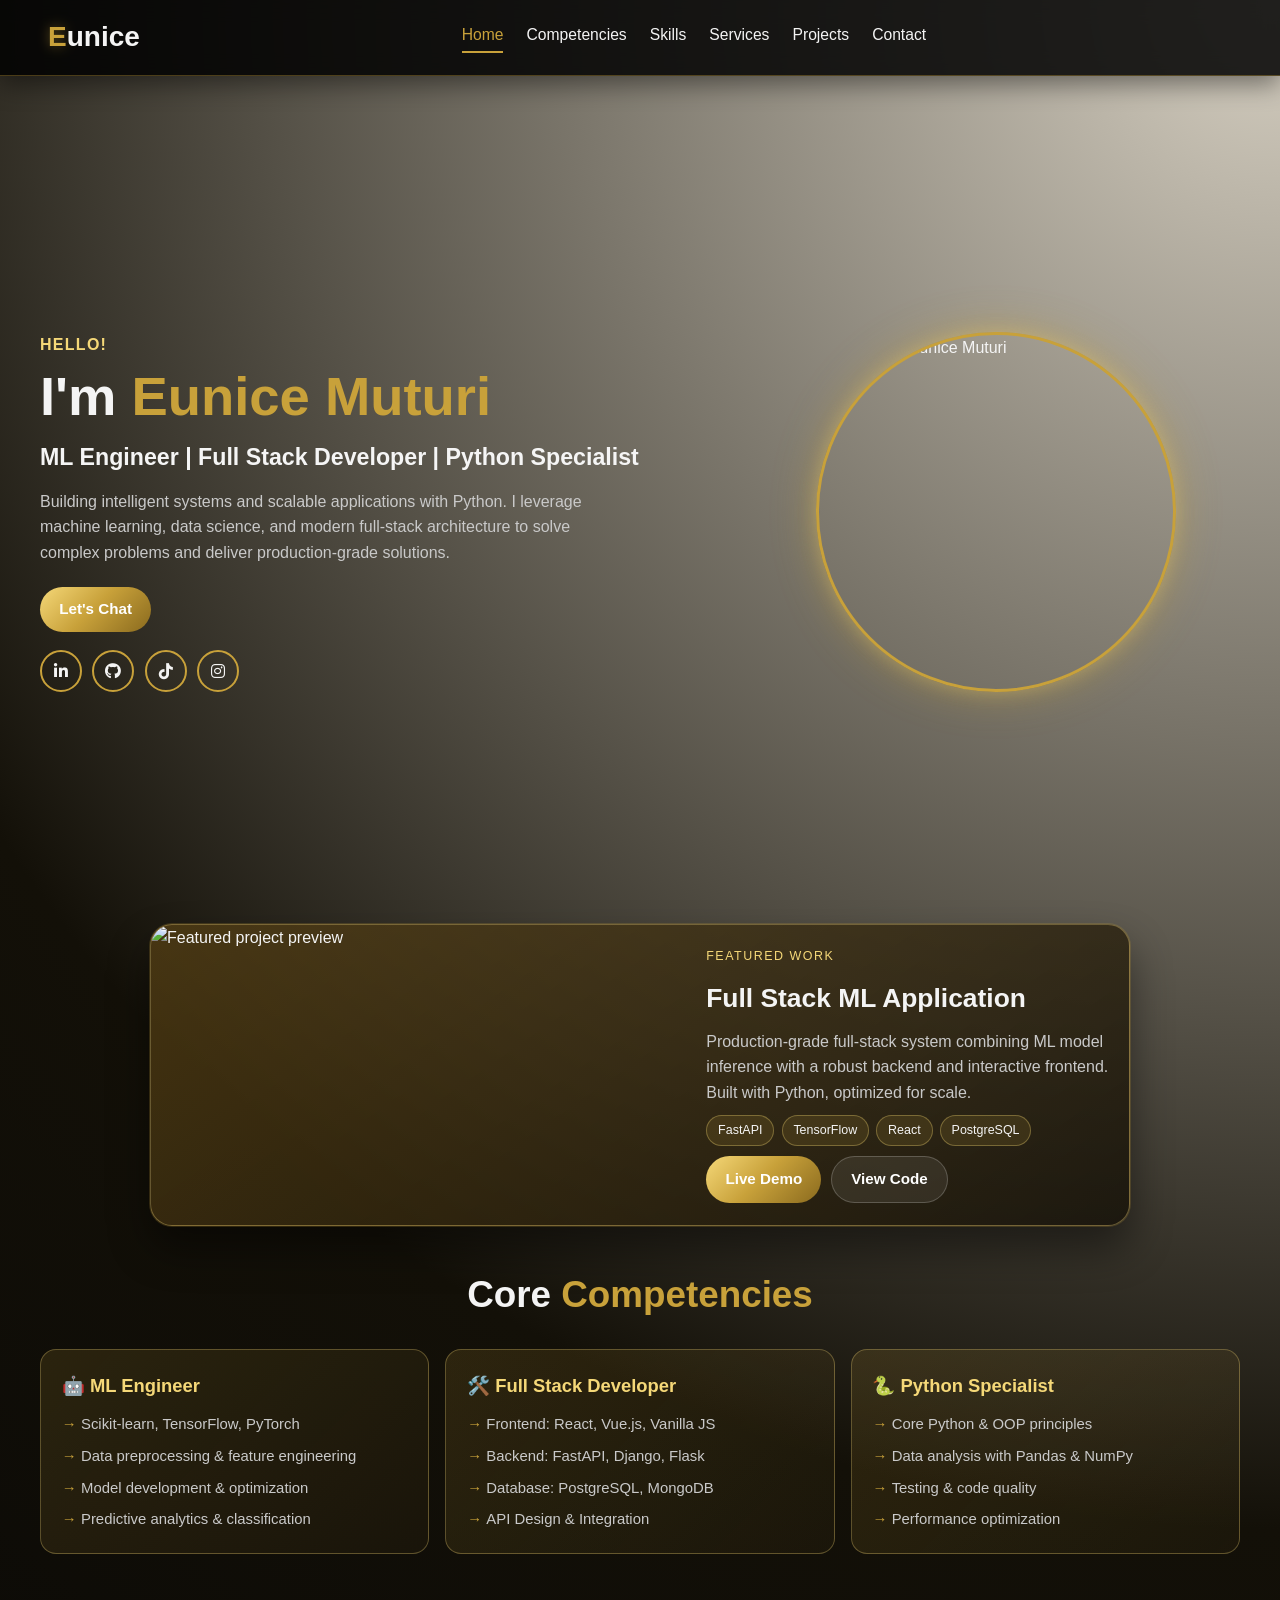
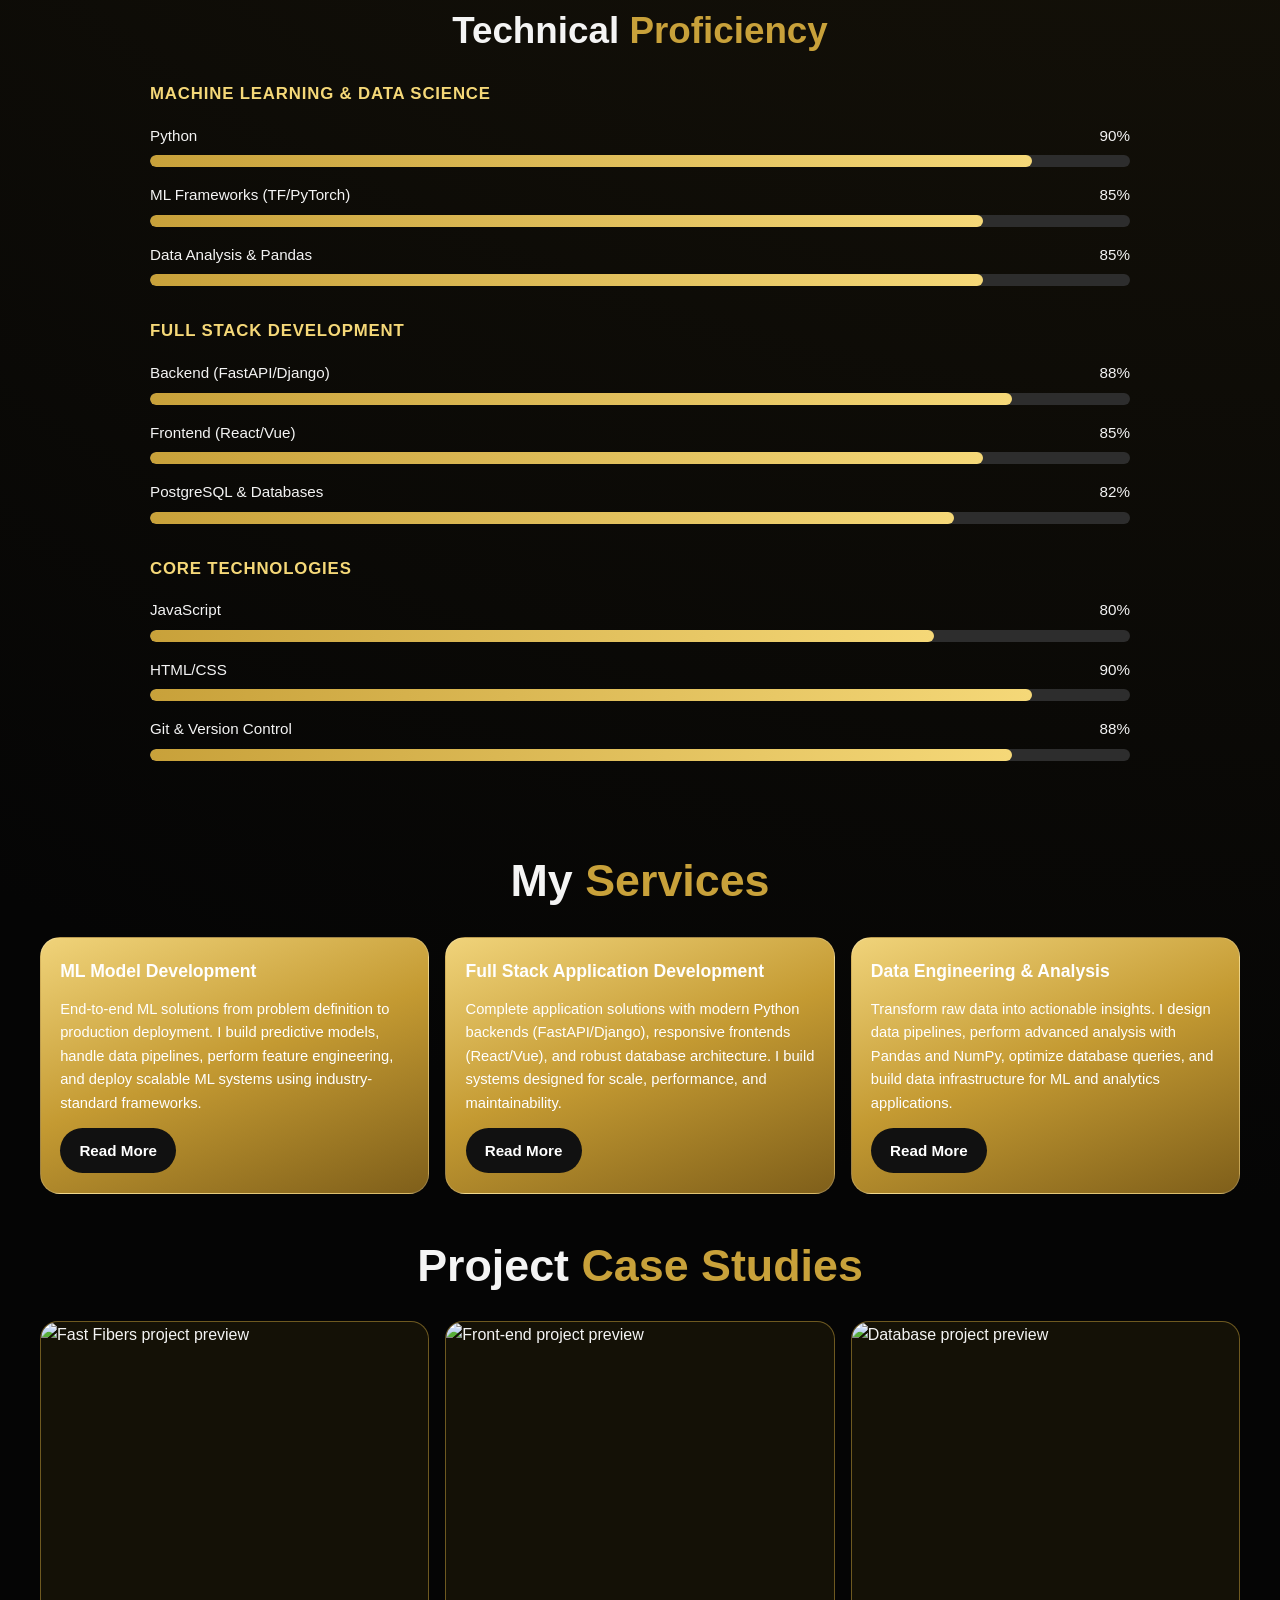
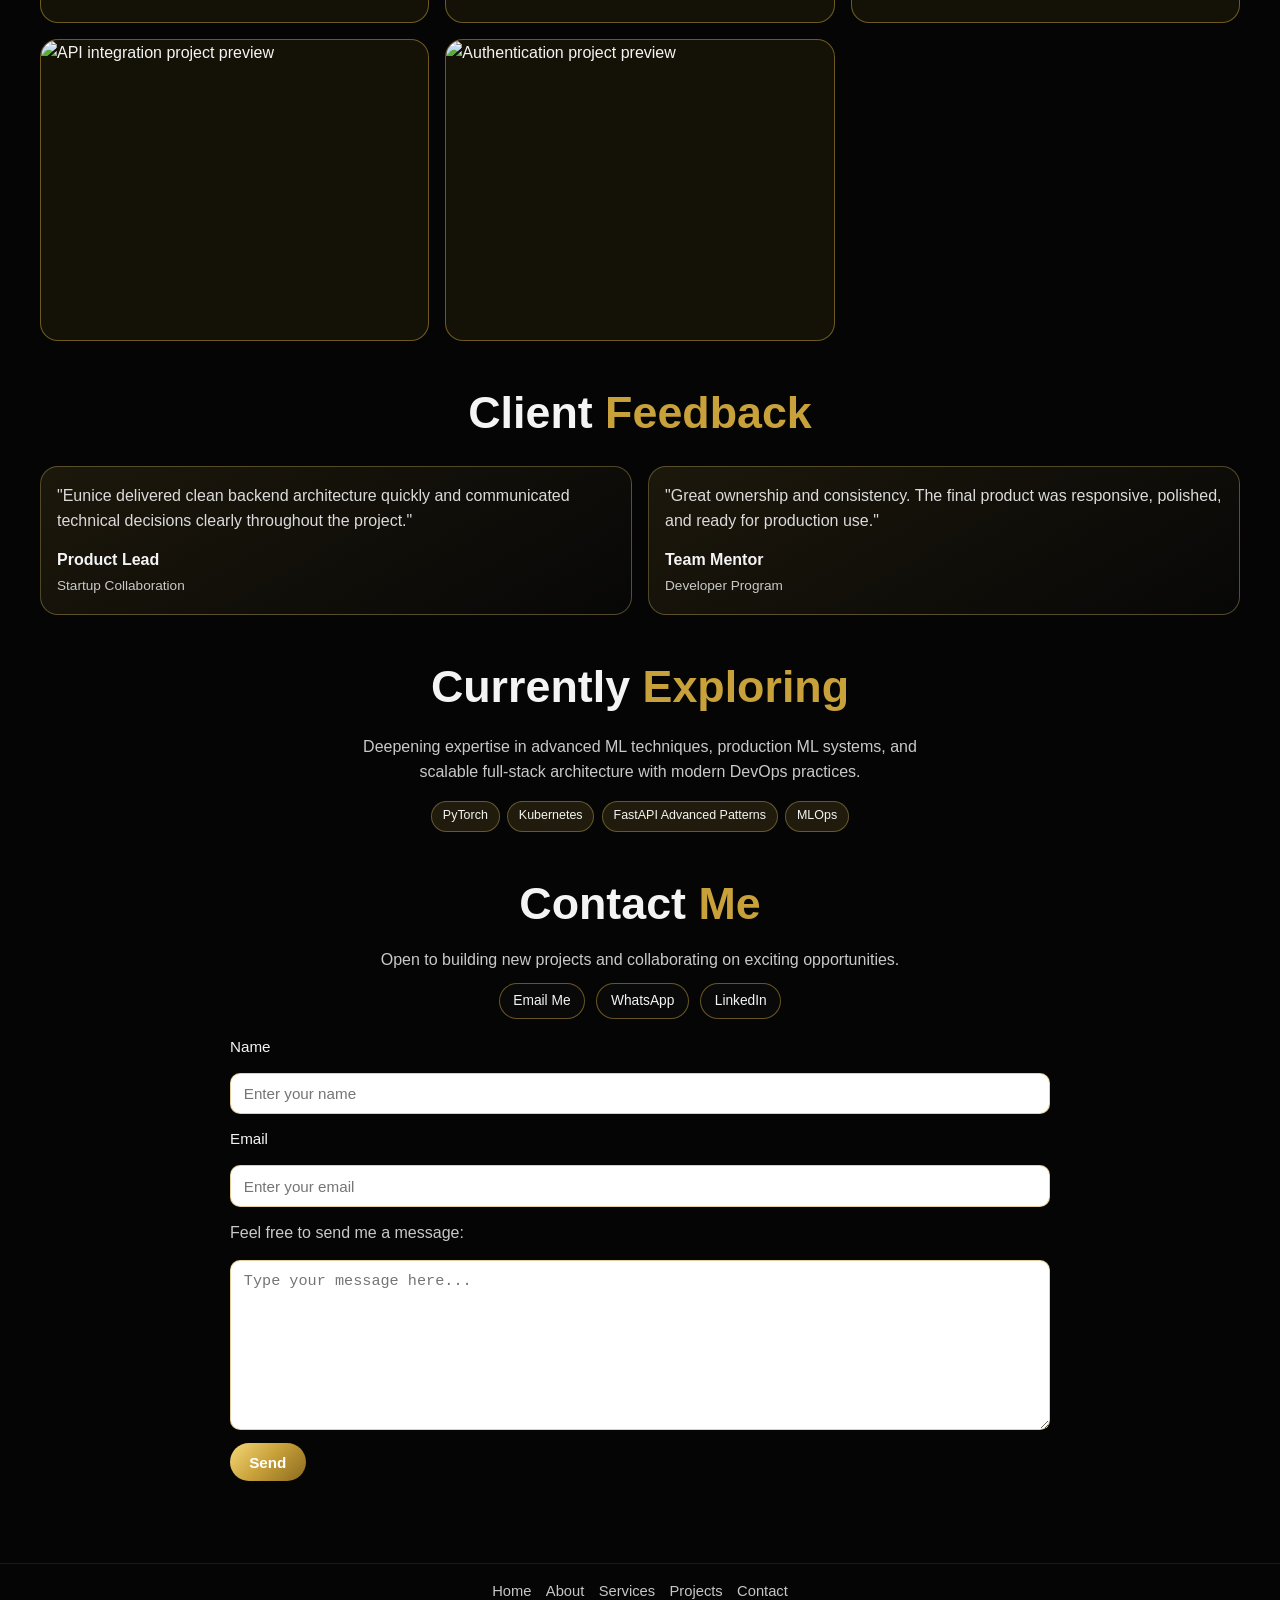
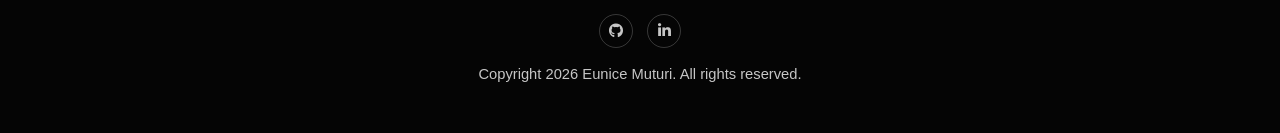
==== commit e23d4673: "Removed cv" ====
--- a/index.html
+++ b/index.html
@@ -33,9 +33,6 @@
             </div>
         </nav>
 
-        <div class="header-btn-container">
-            <a class="button-link" href="Eunice_Muturi_CV.txt" download>Download CV</a>
-        </div>
     </header>
 
     <main>
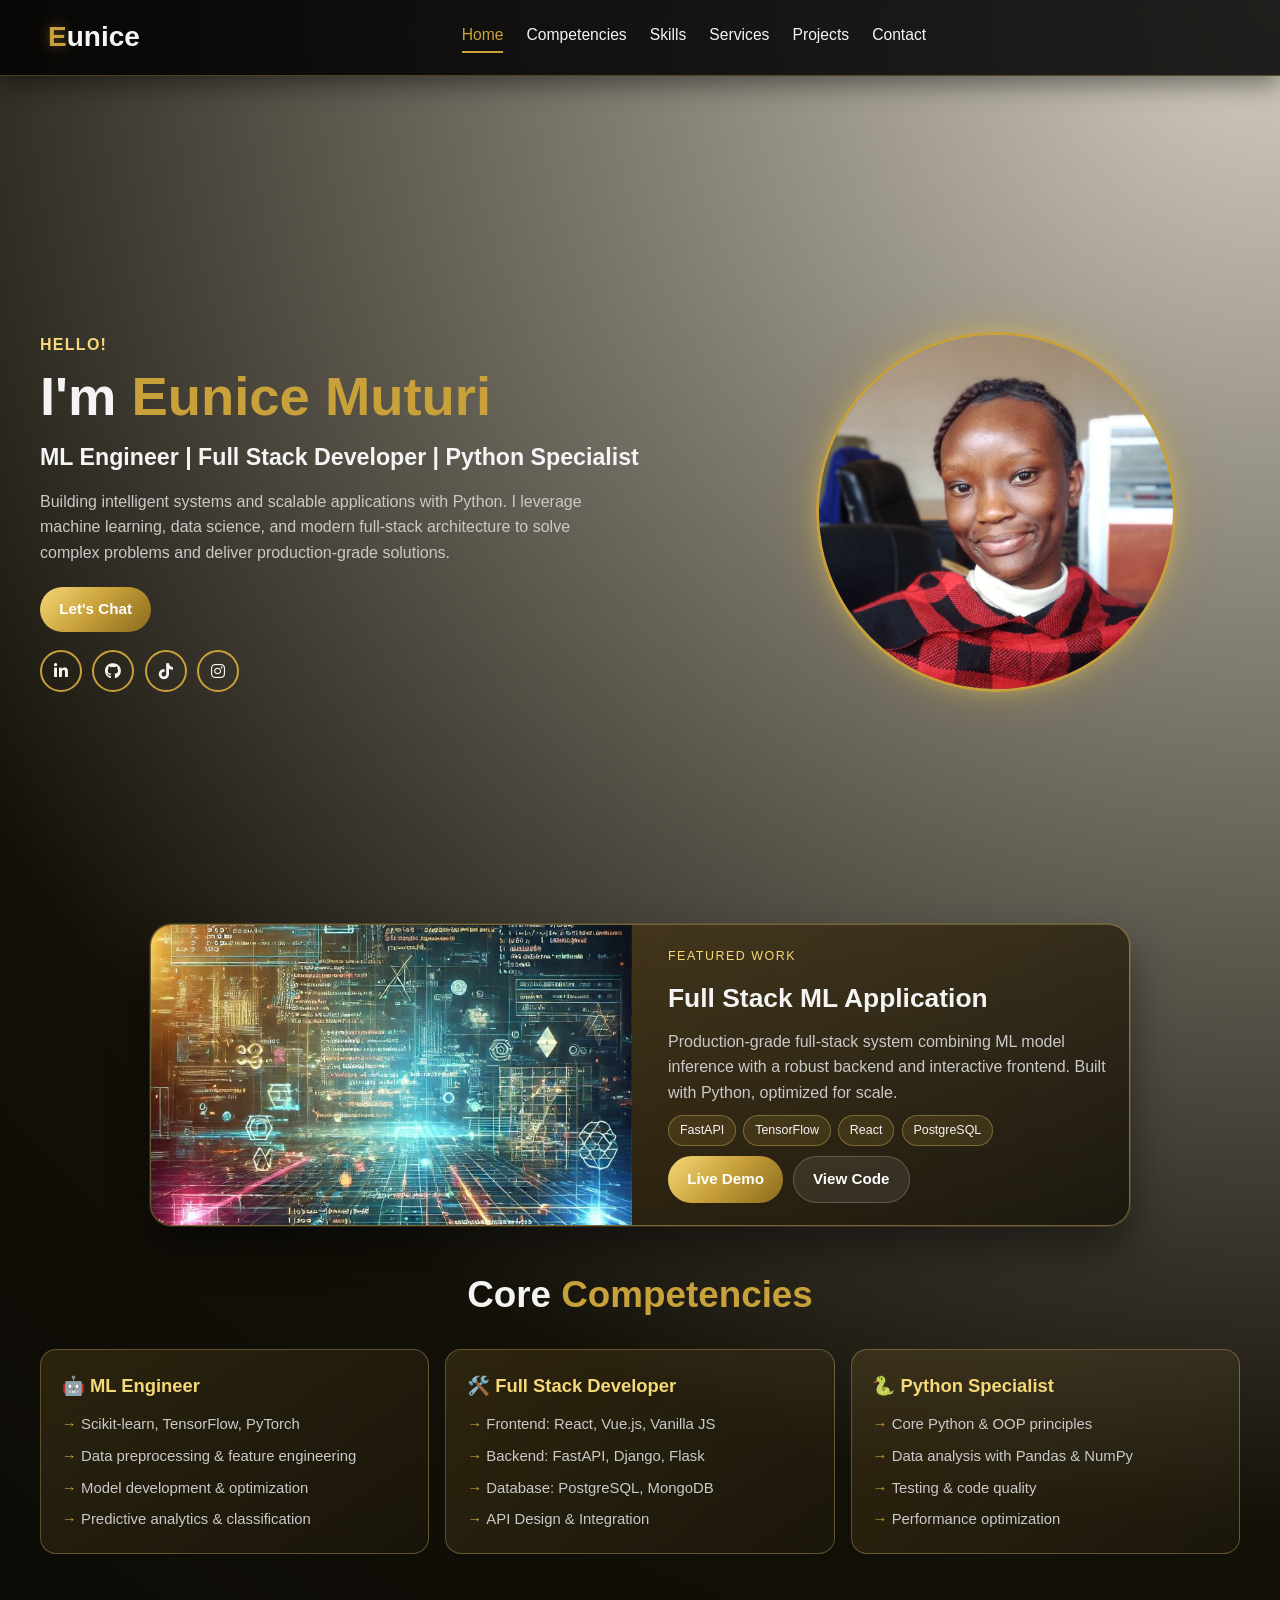
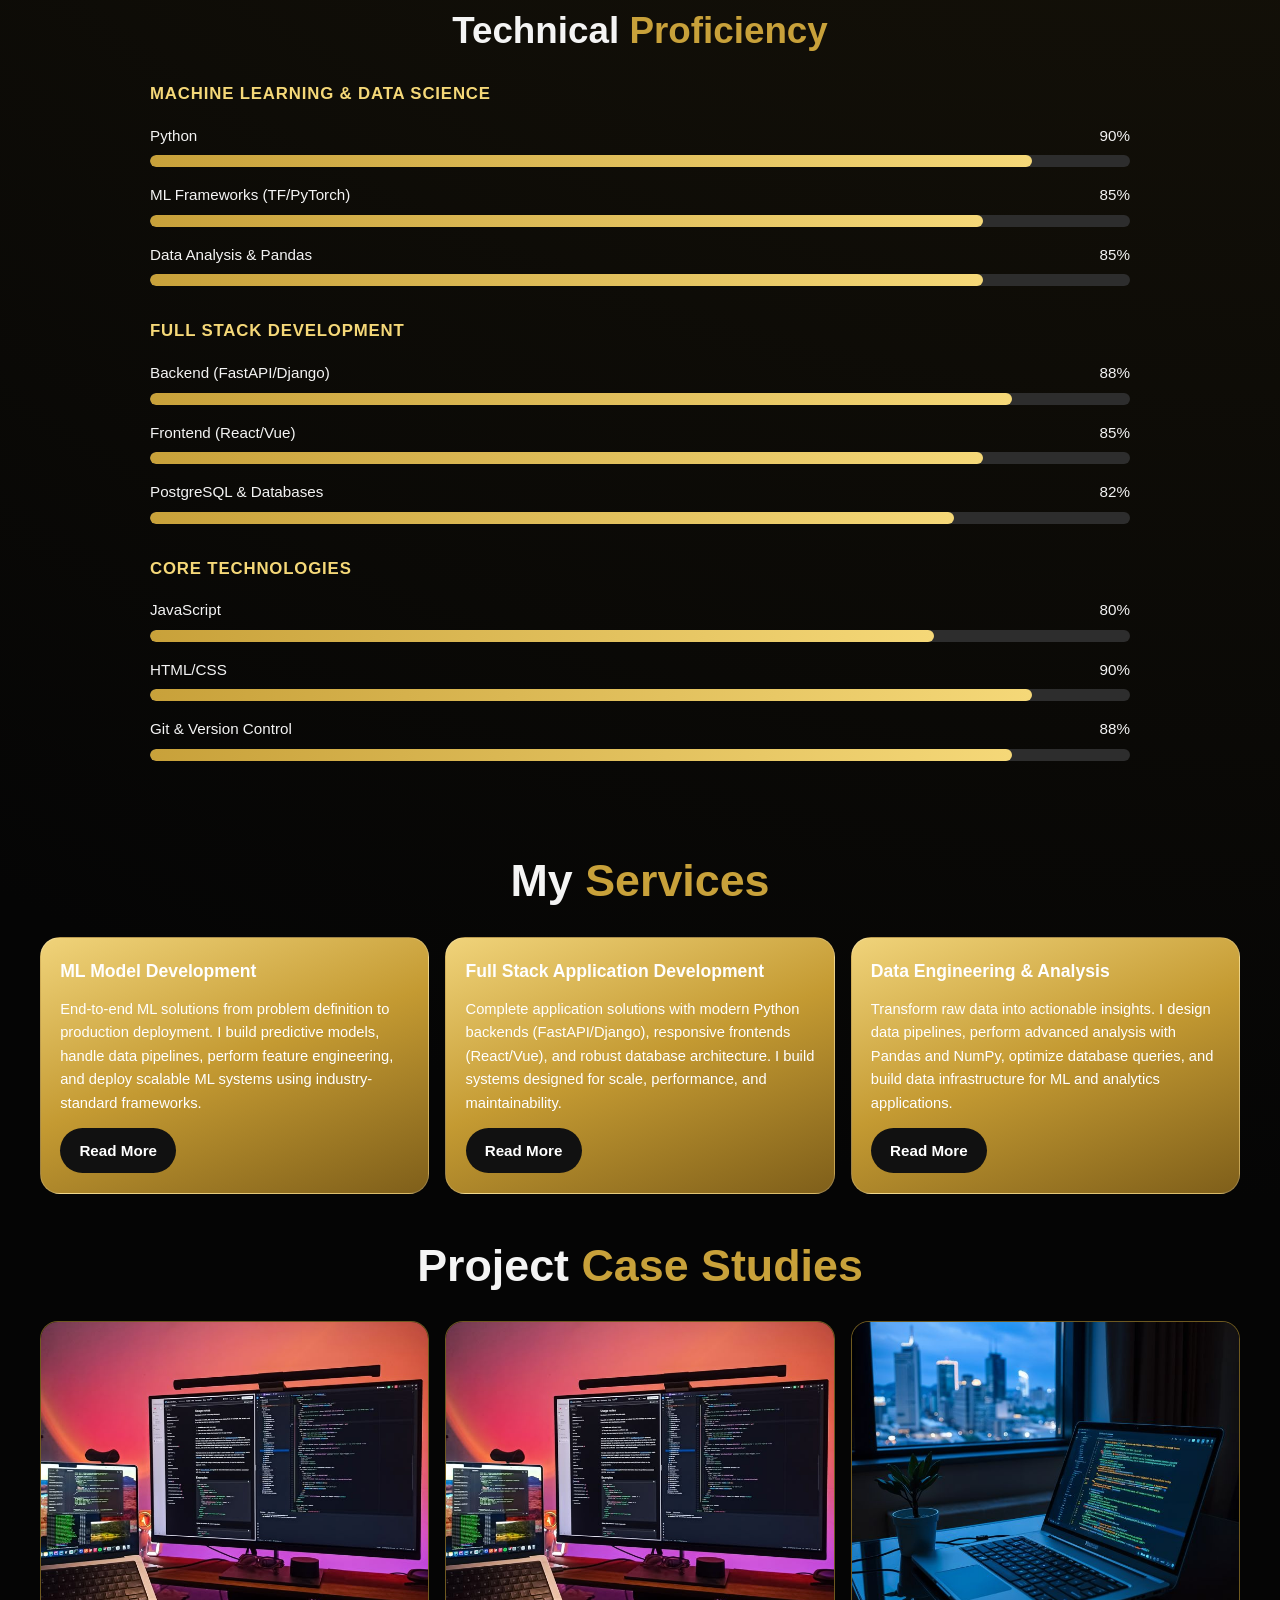
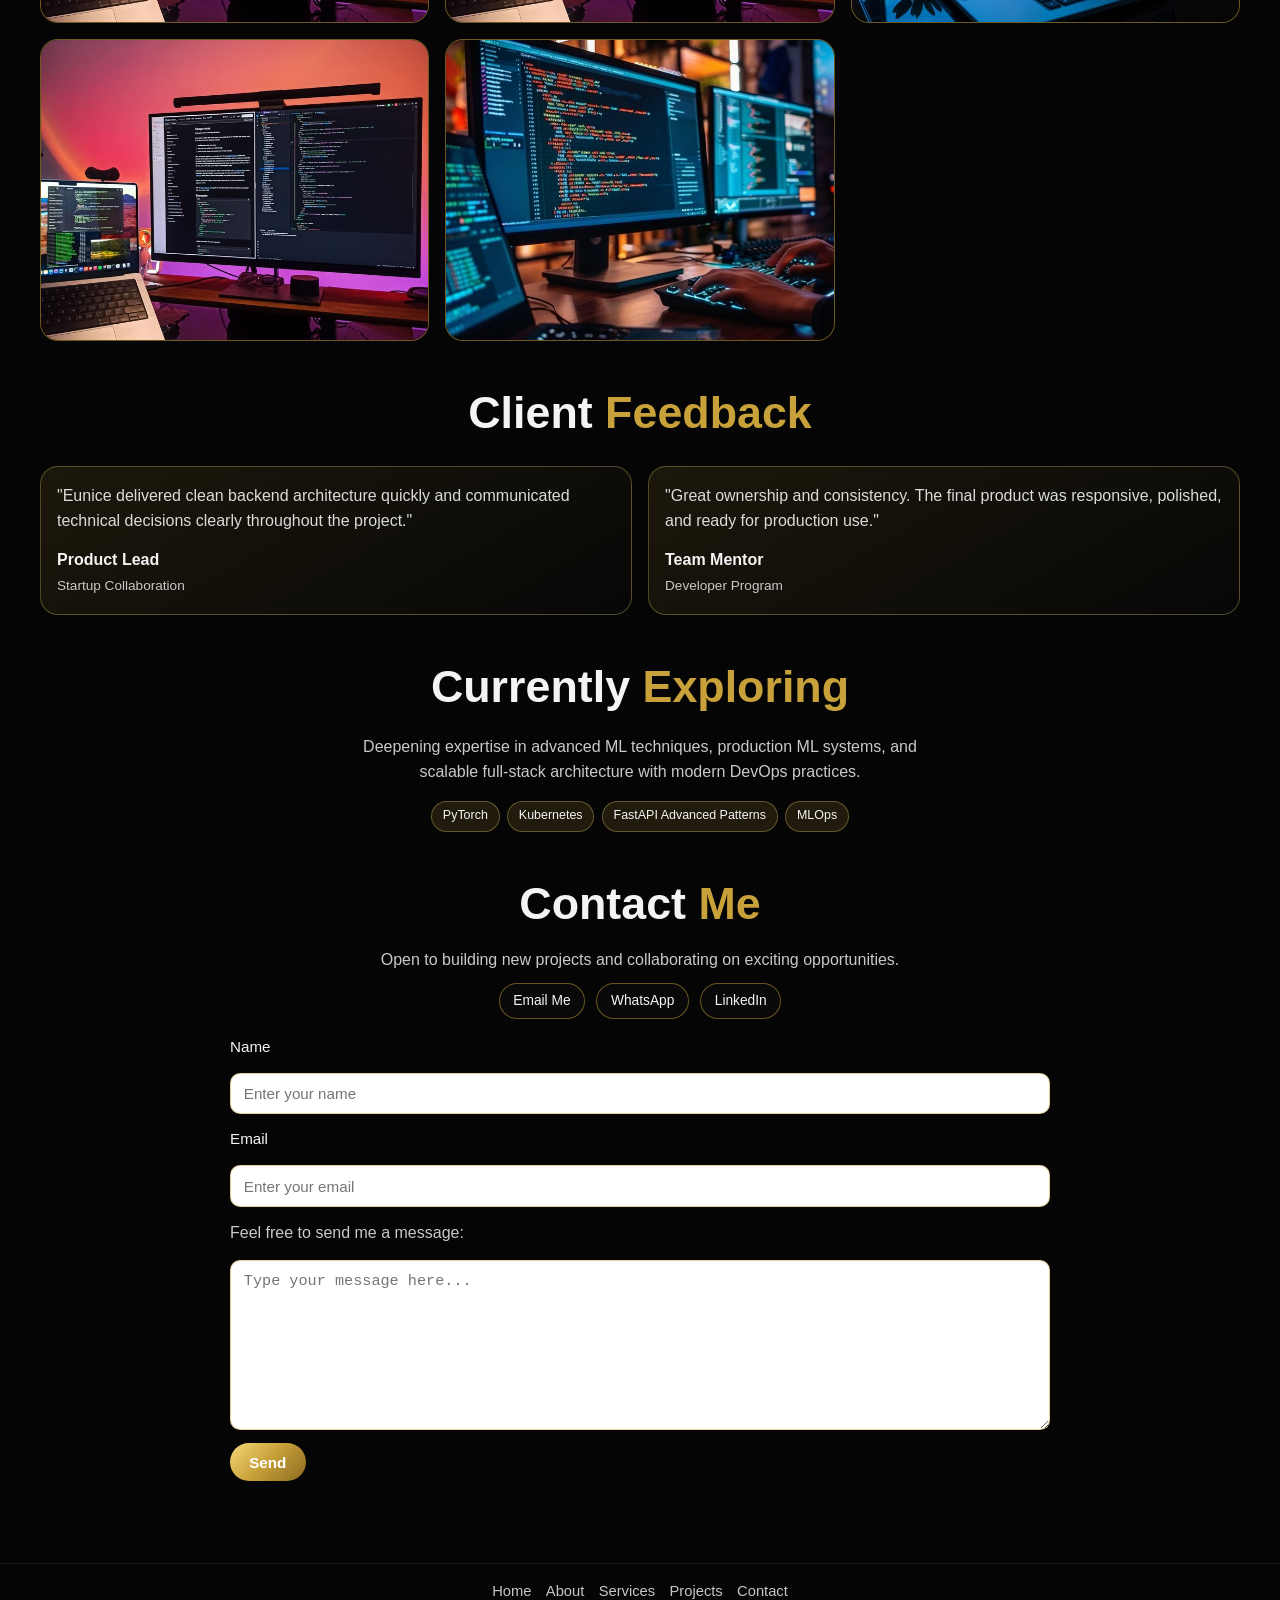
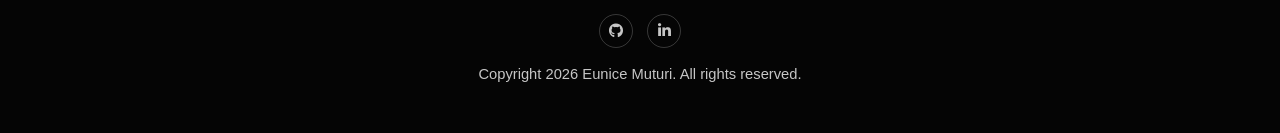
==== commit a479dd52: "Update images location" ====
--- a/index.html
+++ b/index.html
@@ -56,14 +56,14 @@
             </div>
 
             <div class="Hero-image">
-                <img src="profile-pic.jpeg" alt="Portrait of Eunice Muturi" width="360" height="360" fetchpriority="high" decoding="async">
+                <img src="images/logo.png" alt="Portrait of Eunice Muturi" width="360" height="360" fetchpriority="high" decoding="async">
             </div>
         </section>
 
         <section class="featured-project" id="featured">
             <div class="featured-card">
                 <div class="featured-image">
-                    <img src="coding 1.jfif" alt="Featured project preview" width="900" height="520" decoding="async">
+                    <img src="images/coding 1 (1).png" alt="Featured project preview" width="900" height="520" decoding="async">
                 </div>
                 <div class="featured-content">
                     <p class="eyebrow">Featured Work</p>
@@ -196,7 +196,7 @@
             <h2>Project <span>Case Studies</span></h2>
             <div class="project-container-1">
                 <article class="project-box">
-                    <img src="coding 1.jfif" alt="Fast Fibers project preview" width="400" height="300" loading="lazy" decoding="async">
+                    <img src="images/coding 1 (2).png" alt="Fast Fibers project preview" width="400" height="300" loading="lazy" decoding="async">
                     <div class="project-content">
                         <h3>ML Predictive Analytics</h3>
                         <p>Engineered end-to-end ML pipeline with scikit-learn for predictive modeling, feature engineering, and model optimization achieving 92% accuracy.</p>
@@ -208,7 +208,7 @@
                 </article>
 
                 <article class="project-box">
-                    <img src="coding 2.jfif" alt="Front-end project preview" width="400" height="300" loading="lazy" decoding="async">
+                    <img src="images/coding 1 (2).png" alt="Front-end project preview" width="400" height="300" loading="lazy" decoding="async">
                     <div class="project-content">
                         <h3>React Dashboard Interface</h3>
                         <p>Built interactive React dashboard with real-time data visualization, responsive design, and optimized rendering for high-throughput applications.</p>
@@ -220,7 +220,7 @@
                 </article>
 
                 <article class="project-box">
-                    <img src="coding 3.jfif" alt="Database project preview" width="400" height="300" loading="lazy" decoding="async">
+                    <img src="images/coding 1 (3).png" alt="Database project preview" width="400" height="300" loading="lazy" decoding="async">
                     <div class="project-content">
                         <h3>PostgreSQL Architecture</h3>
                         <p>Designed normalized database schemas with strategic indexing, query optimization, and implemented stored procedures for complex business logic.</p>
@@ -232,7 +232,7 @@
                 </article>
 
                 <article class="project-box">
-                    <img src="coding 4.jfif" alt="API integration project preview" width="400" height="300" loading="lazy" decoding="async">
+                    <img src="images/coding 1 (4).png" alt="API integration project preview" width="400" height="300" loading="lazy" decoding="async">
                     <div class="project-content">
                         <h3>FastAPI Microservices</h3>
                         <p>Developed high-performance REST APIs with FastAPI, async/await patterns, input validation, and third-party service integration with robust error handling.</p>
@@ -244,7 +244,7 @@
                 </article>
 
                 <article class="project-box">
-                    <img src="coding 5.jfif" alt="Authentication project preview" width="400" height="300" loading="lazy" decoding="async">
+                    <img src="images/coding 1 (5).png" alt="Authentication project preview" width="400" height="300" loading="lazy" decoding="async">
                     <div class="project-content">
                         <h3>Secure Auth & Authorization</h3>
                         <p>Implemented JWT authentication, role-based access control (RBAC), OAuth integration, and encrypted credential management for enterprise security.</p>
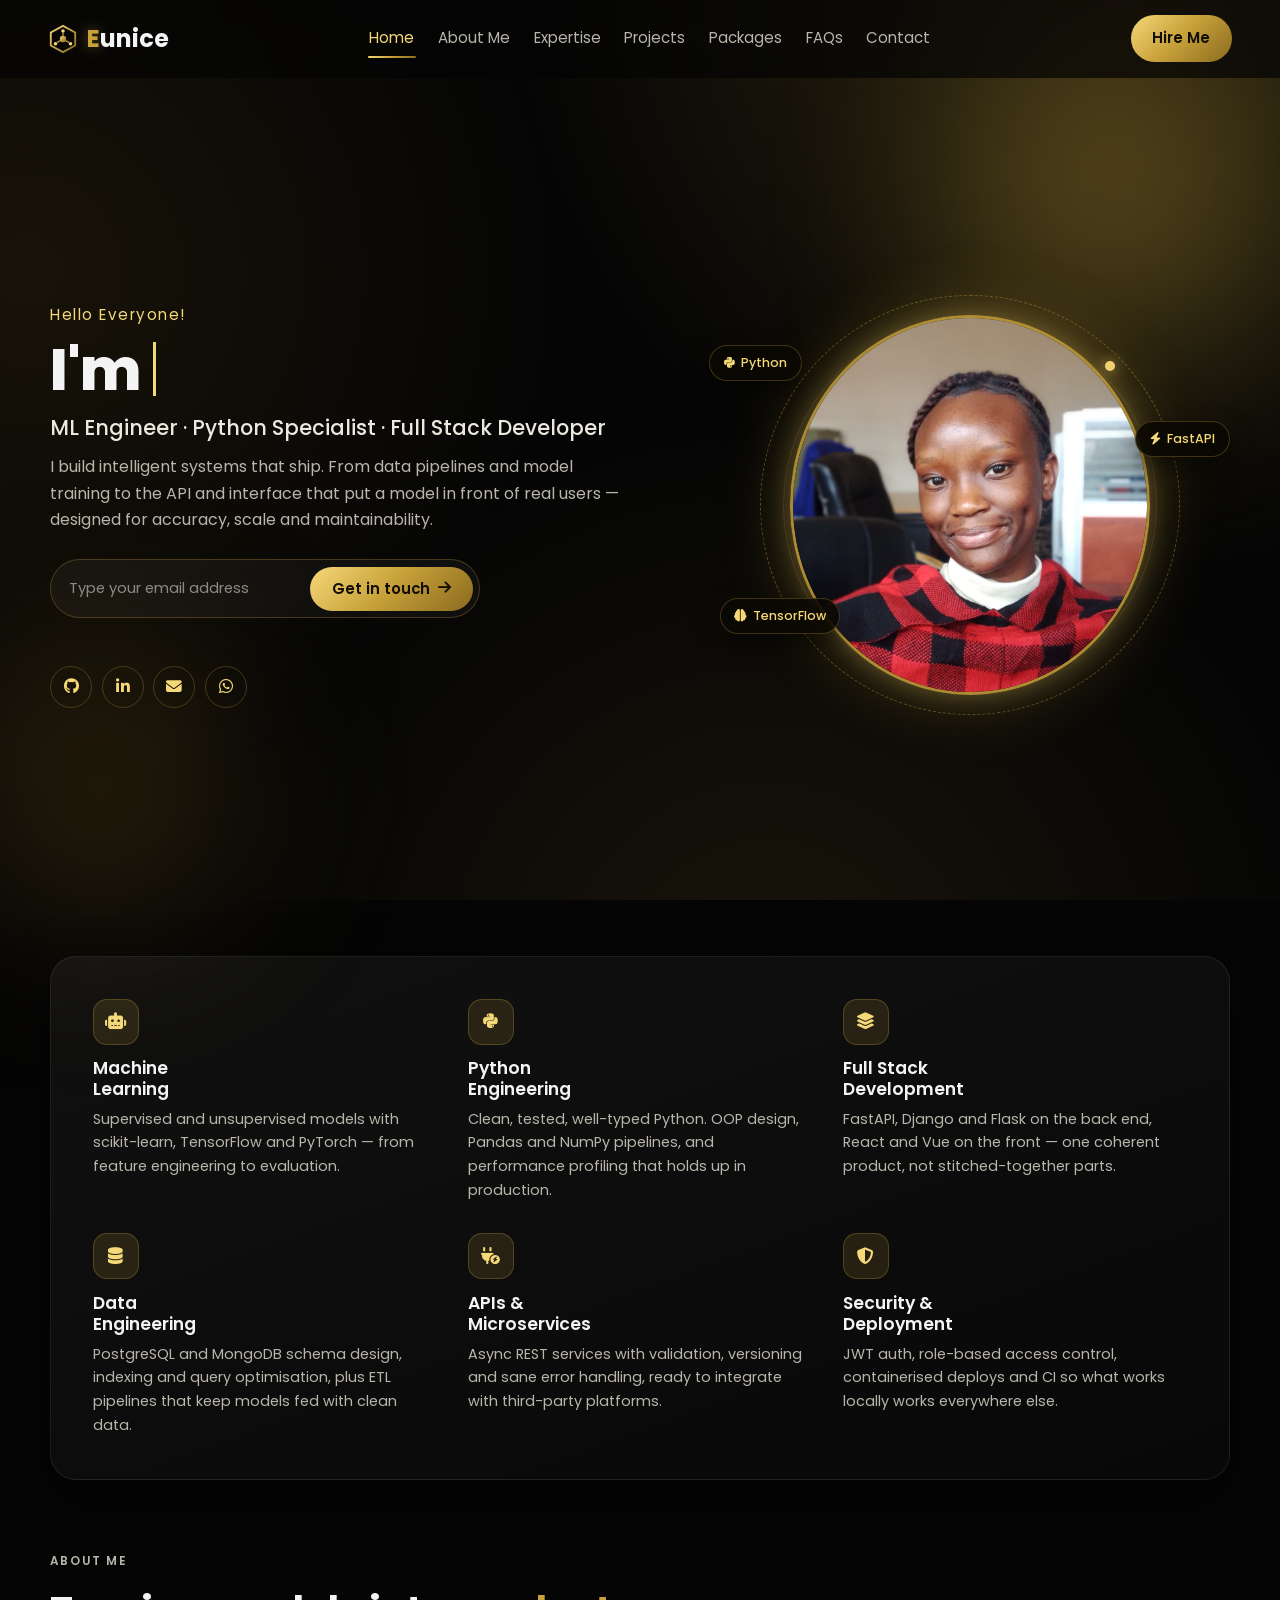
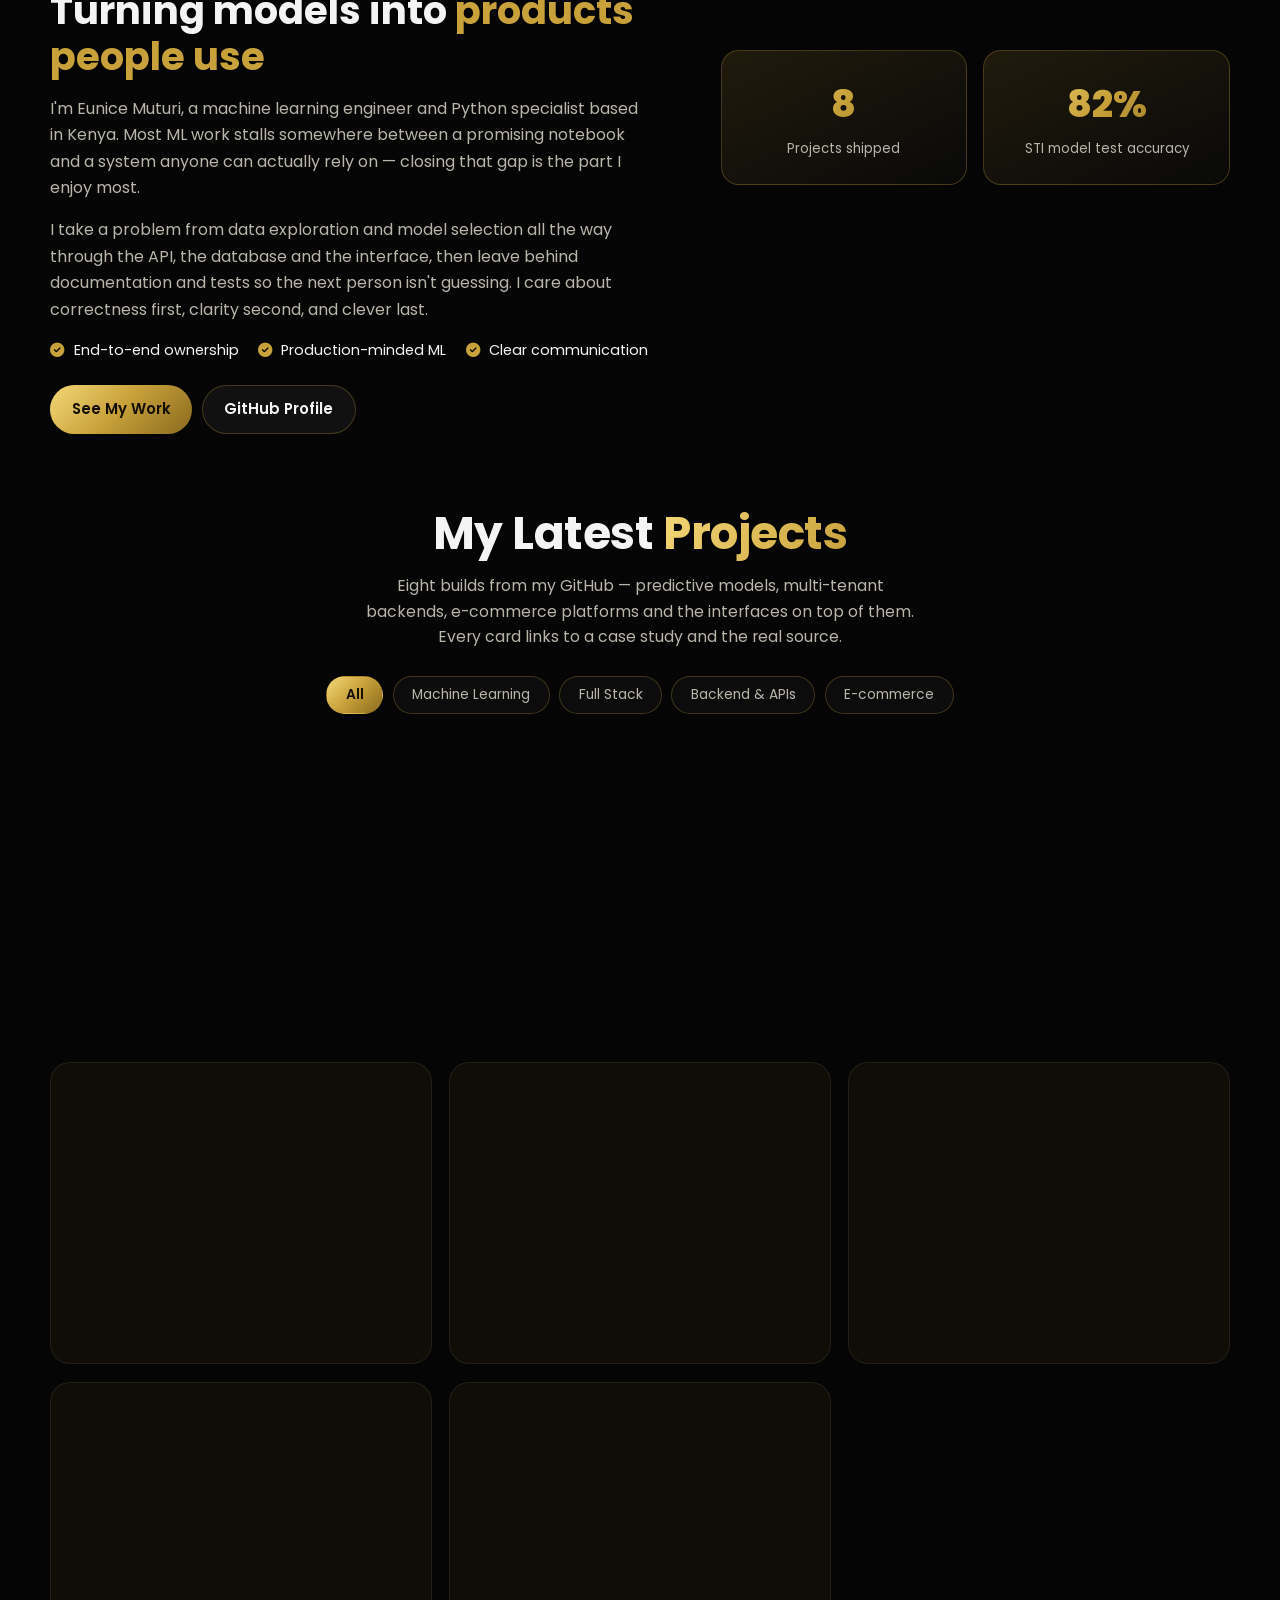
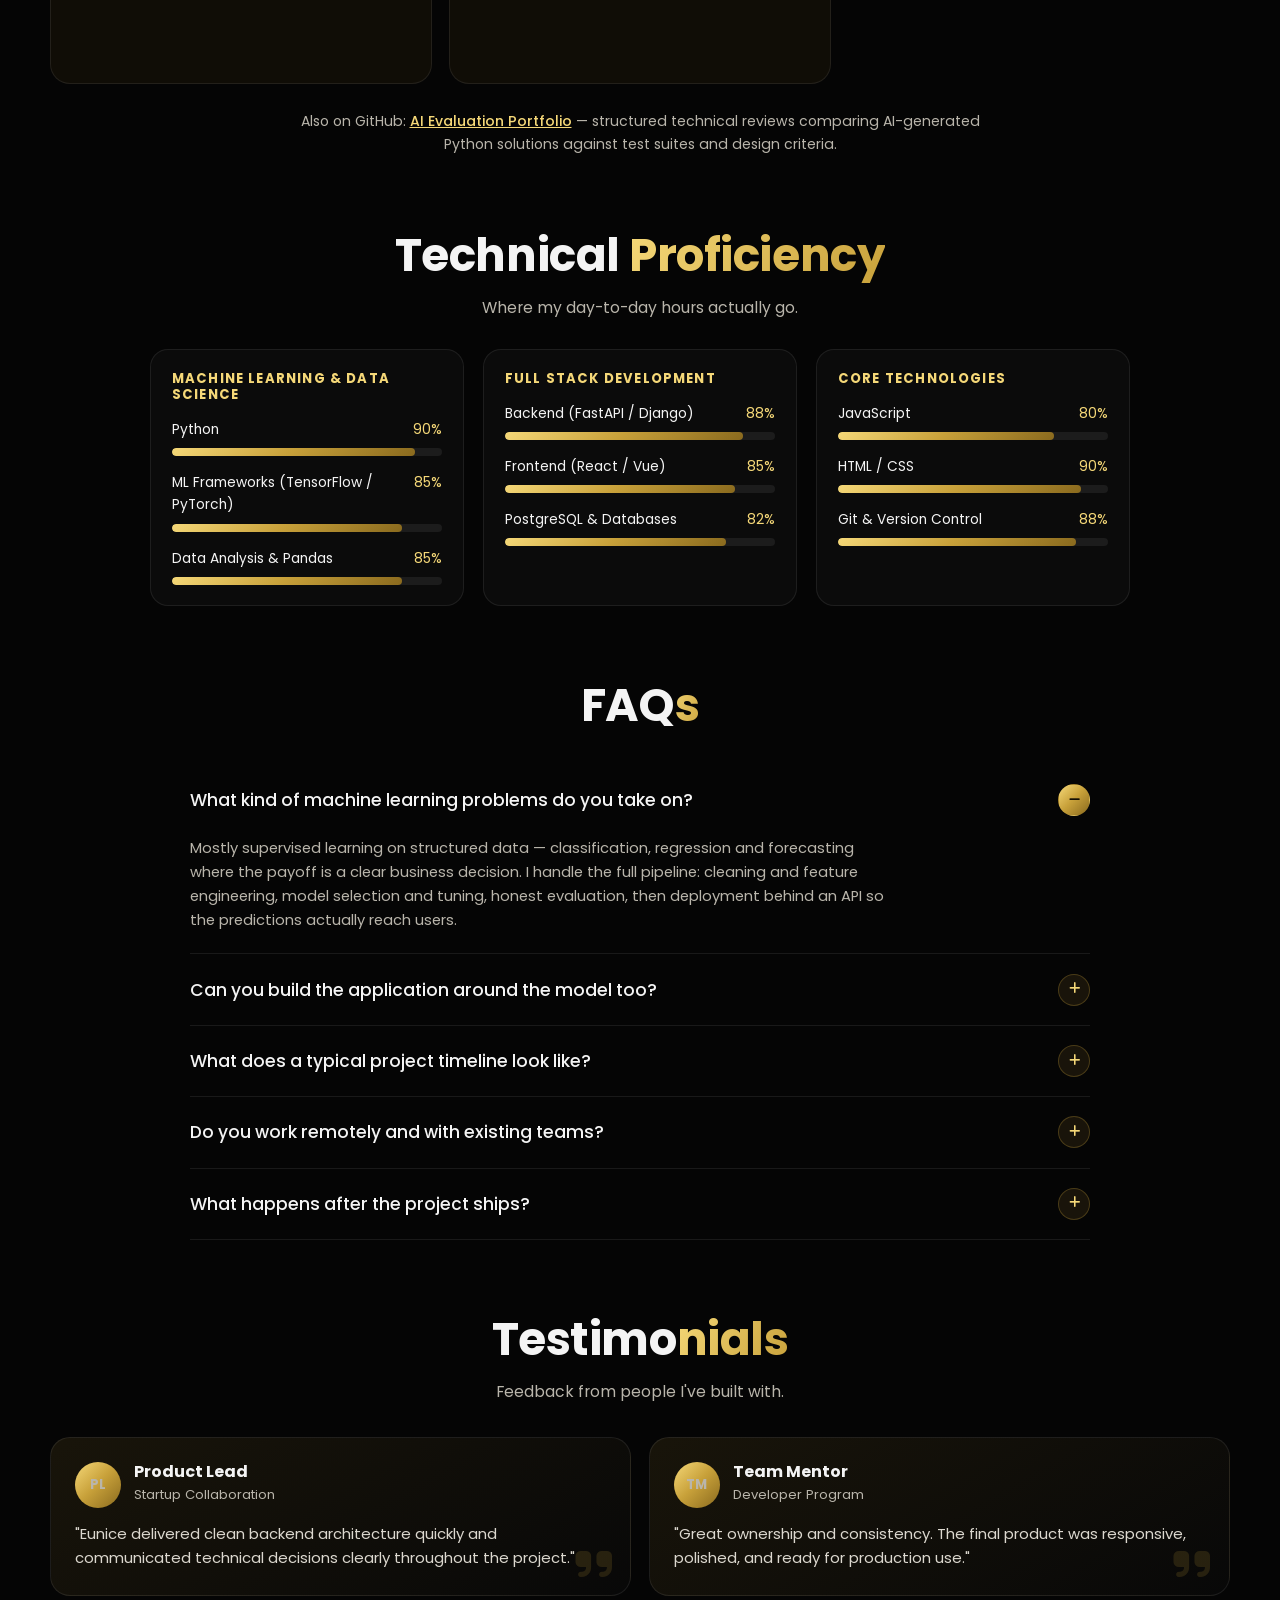
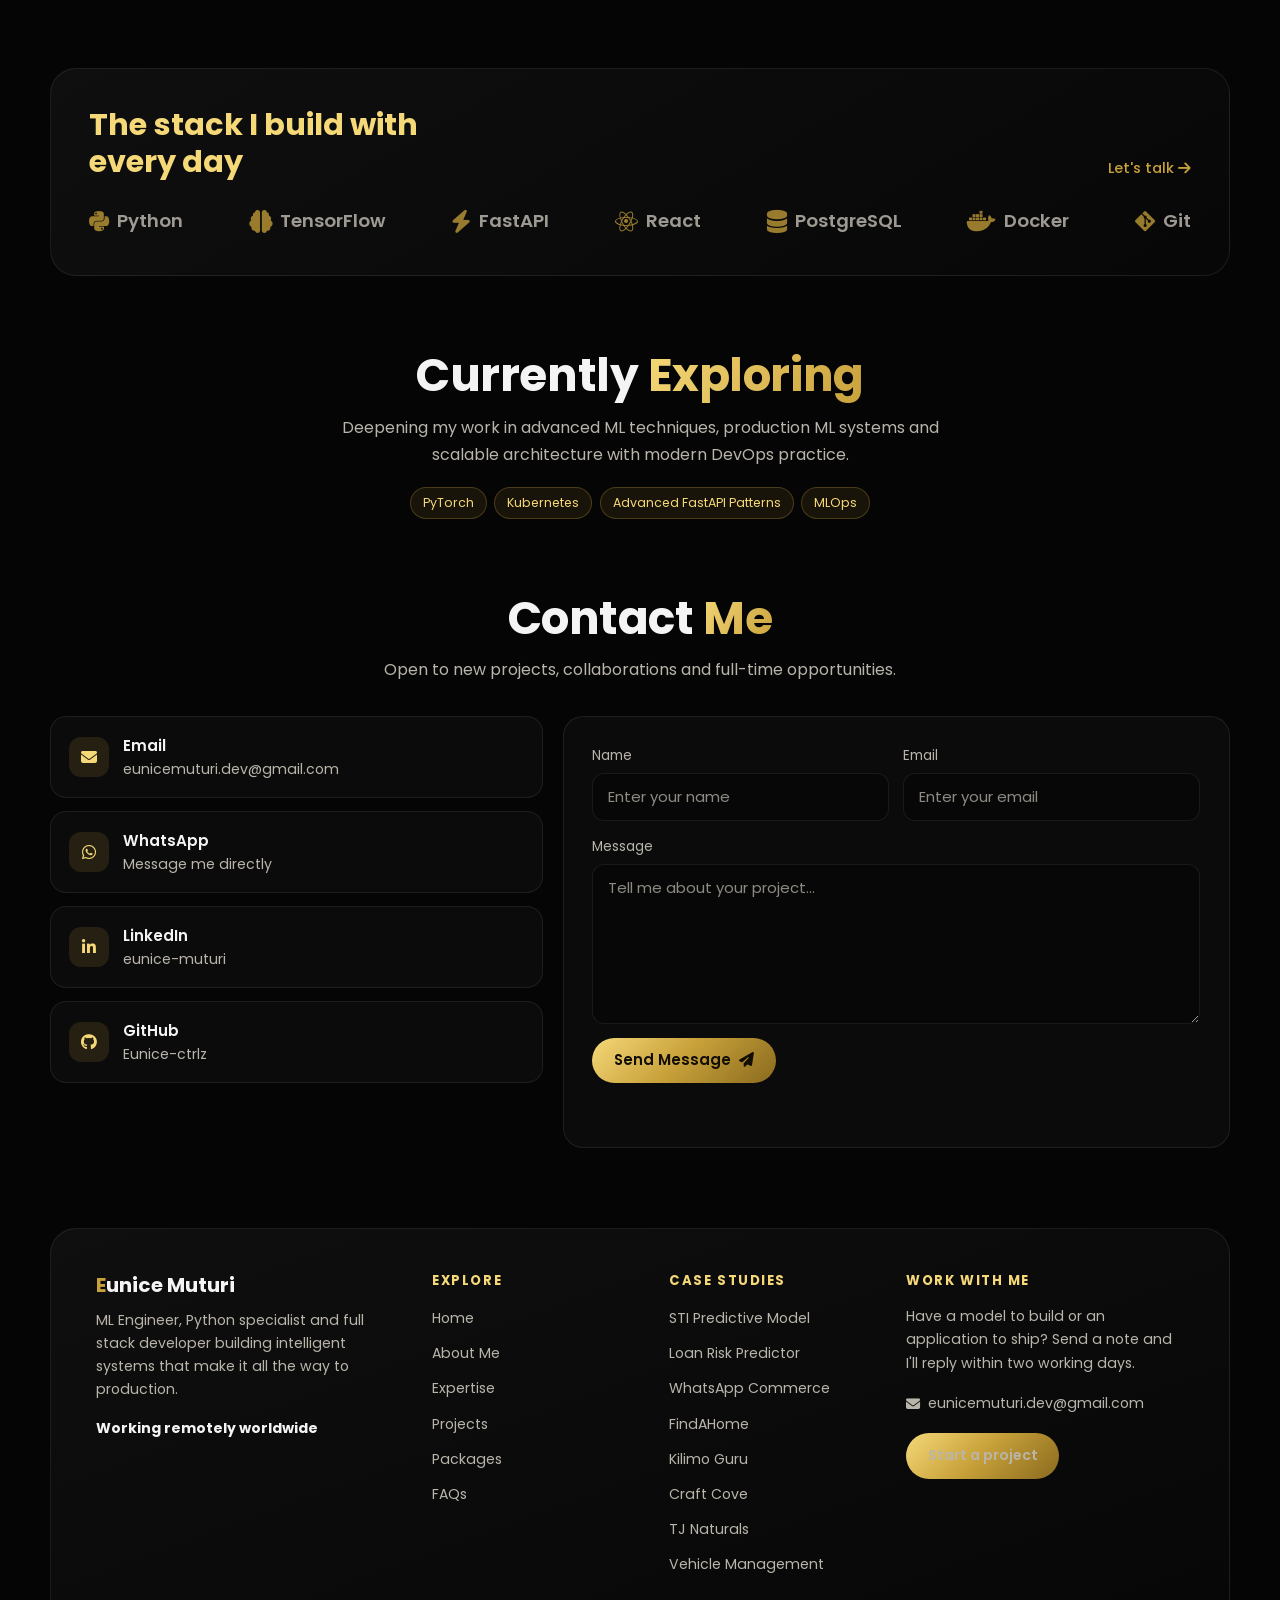
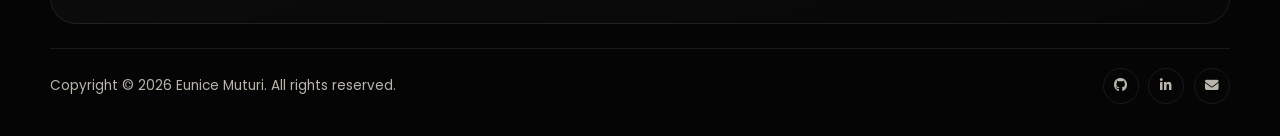
==== commit 02b983ae: "Updated my ui and added projects to the respective sections" ====
--- a/index.html
+++ b/index.html
@@ -3,134 +3,311 @@
 <head>
     <meta charset="UTF-8">
     <meta name="viewport" content="width=device-width, initial-scale=1.0">
-    <meta name="description" content="Eunice Muturi is an ML Engineer and Full Stack Developer specializing in Python, machine learning, and scalable web applications.">
+    <meta name="description" content="Eunice Muturi is an ML Engineer, Python specialist and Full Stack Developer building intelligent, production-grade systems.">
+    <meta name="theme-color" content="#050505">
     <meta property="og:title" content="Eunice Muturi | ML Engineer & Full Stack Developer">
     <meta property="og:description" content="Python specialist building intelligent ML systems and scalable full-stack applications.">
     <meta property="og:type" content="website">
-    <meta property="og:image" content="profile-pic.jpeg">
+    <meta property="og:image" content="images/logo.png">
     <meta property="og:url" content="/">
-    <title>EUNICE M.</title>
-    <link rel="icon" type="image/jpeg" href="profile-pic.jpeg">
+    <title>Eunice Muturi | ML Engineer & Full Stack Developer</title>
+    <link rel="icon" type="image/png" href="images/logo.png">
+    <link rel="preconnect" href="https://fonts.googleapis.com">
+    <link rel="preconnect" href="https://fonts.gstatic.com" crossorigin>
+    <link href="https://fonts.googleapis.com/css2?family=Poppins:wght@300;400;500;600;700;800&display=swap" rel="stylesheet">
     <link rel="stylesheet" href="styles.css">
     <link rel="stylesheet" href="https://cdnjs.cloudflare.com/ajax/libs/font-awesome/6.5.1/css/all.min.css">
 </head>
 <body>
-    <header>
-        <h2 class="logo"><span>E</span>unice</h2>
+    <a class="skip-link" href="#home">Skip to content</a>
+
+    <header id="siteHeader">
+        <a class="logo" href="#home">
+            <span class="logo-mark" aria-hidden="true">
+                <svg viewBox="0 0 32 32" width="30" height="30" role="img" aria-hidden="true">
+                    <path d="M16 2 29 9v14L16 30 3 23V9z" fill="none" stroke="url(#lg)" stroke-width="2"/>
+                    <circle cx="16" cy="16" r="3.4" fill="url(#lg)"/>
+                    <circle cx="16" cy="7.5" r="1.9" fill="#f5d878"/>
+                    <circle cx="24" cy="21" r="1.9" fill="#f5d878"/>
+                    <circle cx="8" cy="21" r="1.9" fill="#f5d878"/>
+                    <path d="M16 9.4v3.2M18.6 17.6 22.3 19.6M13.4 17.6 9.7 19.6" stroke="#c8a13a" stroke-width="1.4"/>
+                    <defs>
+                        <linearGradient id="lg" x1="0" y1="0" x2="1" y2="1">
+                            <stop offset="0%" stop-color="#f5d878"/>
+                            <stop offset="100%" stop-color="#8a6a1e"/>
+                        </linearGradient>
+                    </defs>
+                </svg>
+            </span>
+            <span class="logo-text"><span>E</span>unice</span>
+        </a>
 
         <button class="menu-toggle" id="menuToggle" type="button" aria-controls="primary-nav" aria-expanded="false" aria-label="Toggle navigation">
             <i class="fa-solid fa-bars"></i>
         </button>
 
-        <nav id="primary-nav">
+        <nav id="primary-nav" aria-label="Primary">
             <div class="navbar">
                 <a href="#home" class="active">Home</a>
-                <a href="#competencies">Competencies</a>
-                <a href="#skills">Skills</a>
-                <a href="#services">Services</a>
+                <a href="#about">About Me</a>
+                <a href="#expertise">Expertise</a>
                 <a href="#portfolio">Projects</a>
+                <a href="#packages">Packages</a>
+                <a href="#faq">FAQs</a>
                 <a href="#contact">Contact</a>
             </div>
         </nav>
 
+        <div class="header-actions">
+            <a class="header-button" href="#contact">Hire Me</a>
+        </div>
     </header>
 
     <main>
+        <!-- ============ HERO ============ -->
         <section class="hero-section" id="home">
+            <div class="glow glow-a" aria-hidden="true"></div>
+            <div class="glow glow-b" aria-hidden="true"></div>
+
             <div class="hero-text">
-                <h4>HELLO!</h4>
-                <h1>I'm <span>Eunice Muturi</span></h1>
-                <h3>ML Engineer | Full Stack Developer | Python Specialist</h3>
-                <p>Building intelligent systems and scalable applications with Python. I leverage machine learning, data science, and modern full-stack architecture to solve complex problems and deliver production-grade solutions.</p>
-
-                <div class="hero-actions">
-                    <a href="#contact" class="header-button">Let's Chat</a>
-                </div>
+                <p class="hello">Hello Everyone!</p>
+                <h1>I'm <span class="typed" id="typed" aria-label="Eunice Muturi"></span><span class="caret" aria-hidden="true"></span></h1>
+                <h2 class="hero-role">ML Engineer &middot; Python Specialist &middot; Full Stack Developer</h2>
+                <p class="hero-copy">I build intelligent systems that ship. From data pipelines and model training to the API and interface that put a model in front of real users &mdash; designed for accuracy, scale and maintainability.</p>
+
+                <form class="hero-form" id="heroForm" action="https://formspree.io/f/movwprgj" method="POST">
+                    <label class="sr-only" for="heroEmail">Your email address</label>
+                    <input type="email" id="heroEmail" name="email" placeholder="Type your email address" required>
+                    <input type="hidden" name="message" value="Quick contact request from the portfolio hero form.">
+                    <button type="submit" class="btn">Get in touch <i class="fa-solid fa-arrow-right" aria-hidden="true"></i></button>
+                </form>
+                <p class="hero-form-status" id="heroStatus" role="status" aria-live="polite"></p>
 
                 <div class="social-icons">
-                    <a href="https://www.linkedin.com/in/eunice-muturi-7023b6342/" aria-label="LinkedIn"><i class="fa-brands fa-linkedin-in"></i></a>
-                    <a href="https://github.com/Eunice-ctrlz" aria-label="GitHub"><i class="fa-brands fa-github"></i></a>
-                    <a href="#" aria-label="TikTok"><i class="fa-brands fa-tiktok"></i></a>
-                    <a href="#" aria-label="Instagram"><i class="fa-brands fa-instagram"></i></a>
-                </div>
-            </div>
-
-            <div class="Hero-image">
-                <img src="images/logo.png" alt="Portrait of Eunice Muturi" width="360" height="360" fetchpriority="high" decoding="async">
-            </div>
-        </section>
-
-        <section class="featured-project" id="featured">
-            <div class="featured-card">
-                <div class="featured-image">
-                    <img src="images/coding 1 (1).png" alt="Featured project preview" width="900" height="520" decoding="async">
-                </div>
-                <div class="featured-content">
-                    <p class="eyebrow">Featured Work</p>
-                    <h2>Full Stack ML Application</h2>
-                    <p class="featured-summary">Production-grade full-stack system combining ML model inference with a robust backend and interactive frontend. Built with Python, optimized for scale.</p>
-                    <div class="tech-badges">
-                        <span>FastAPI</span>
-                        <span>TensorFlow</span>
-                        <span>React</span>
-                        <span>PostgreSQL</span>
-                    </div>
-                    <div class="button-row">
-                        <a class="btn" href="#">Live Demo</a>
-                        <a class="btn btn-alt" href="https://github.com/Eunice-ctrlz" target="_blank" rel="noopener">View Code</a>
-                    </div>
-                </div>
-            </div>
-        </section>
-
-        <section class="competencies" id="competencies">
-            <h1>Core <span>Competencies</span></h1>
-            <div class="competency-grid">
-                <article class="competency-card">
-                    <h3>🤖 ML Engineer</h3>
-                    <ul class="tech-list">
-                        <li>Scikit-learn, TensorFlow, PyTorch</li>
-                        <li>Data preprocessing & feature engineering</li>
-                        <li>Model development & optimization</li>
-                        <li>Predictive analytics & classification</li>
-                    </ul>
-                </article>
-                <article class="competency-card">
-                    <h3>🛠️ Full Stack Developer</h3>
-                    <ul class="tech-list">
-                        <li>Frontend: React, Vue.js, Vanilla JS</li>
-                        <li>Backend: FastAPI, Django, Flask</li>
-                        <li>Database: PostgreSQL, MongoDB</li>
-                        <li>API Design & Integration</li>
-                    </ul>
-                </article>
-                <article class="competency-card">
-                    <h3>🐍 Python Specialist</h3>
-                    <ul class="tech-list">
-                        <li>Core Python & OOP principles</li>
-                        <li>Data analysis with Pandas & NumPy</li>
-                        <li>Testing & code quality</li>
-                        <li>Performance optimization</li>
-                    </ul>
-                </article>
-            </div>
-        </section>
-
-        <section class="My-skills" id="skills">
-            <h1>Technical <span>Proficiency</span></h1>
+                    <a href="https://github.com/Eunice-ctrlz" target="_blank" rel="noopener" aria-label="GitHub"><i class="fa-brands fa-github"></i></a>
+                    <a href="https://www.linkedin.com/in/eunice-muturi-7023b6342/" target="_blank" rel="noopener" aria-label="LinkedIn"><i class="fa-brands fa-linkedin-in"></i></a>
+                    <a href="mailto:eunicemuturi.dev@gmail.com" aria-label="Email"><i class="fa-solid fa-envelope"></i></a>
+                    <a href="https://wa.me/254700000000" target="_blank" rel="noopener" aria-label="WhatsApp"><i class="fa-brands fa-whatsapp"></i></a>
+                </div>
+            </div>
+
+            <div class="hero-image">
+                <div class="hero-image-ring" aria-hidden="true"></div>
+                <img src="images/logo.png" alt="Portrait of Eunice Muturi" width="380" height="380" fetchpriority="high" decoding="async">
+                <span class="float-chip chip-1"><i class="fa-brands fa-python" aria-hidden="true"></i> Python</span>
+                <span class="float-chip chip-2"><i class="fa-solid fa-brain" aria-hidden="true"></i> TensorFlow</span>
+                <span class="float-chip chip-3"><i class="fa-solid fa-bolt" aria-hidden="true"></i> FastAPI</span>
+                <span class="spark spark-1" aria-hidden="true"></span>
+                <span class="spark spark-2" aria-hidden="true"></span>
+            </div>
+        </section>
+
+        <!-- ============ EXPERTISE PANEL ============ -->
+        <section class="expertise" id="expertise">
+            <div class="expertise-panel">
+                <article class="expertise-item">
+                    <span class="expertise-icon"><i class="fa-solid fa-robot" aria-hidden="true"></i></span>
+                    <h3>Machine<br>Learning</h3>
+                    <p>Supervised and unsupervised models with scikit-learn, TensorFlow and PyTorch &mdash; from feature engineering to evaluation.</p>
+                </article>
+                <article class="expertise-item">
+                    <span class="expertise-icon"><i class="fa-brands fa-python" aria-hidden="true"></i></span>
+                    <h3>Python<br>Engineering</h3>
+                    <p>Clean, tested, well-typed Python. OOP design, Pandas and NumPy pipelines, and performance profiling that holds up in production.</p>
+                </article>
+                <article class="expertise-item">
+                    <span class="expertise-icon"><i class="fa-solid fa-layer-group" aria-hidden="true"></i></span>
+                    <h3>Full Stack<br>Development</h3>
+                    <p>FastAPI, Django and Flask on the back end, React and Vue on the front &mdash; one coherent product, not stitched-together parts.</p>
+                </article>
+                <article class="expertise-item">
+                    <span class="expertise-icon"><i class="fa-solid fa-database" aria-hidden="true"></i></span>
+                    <h3>Data<br>Engineering</h3>
+                    <p>PostgreSQL and MongoDB schema design, indexing and query optimisation, plus ETL pipelines that keep models fed with clean data.</p>
+                </article>
+                <article class="expertise-item">
+                    <span class="expertise-icon"><i class="fa-solid fa-plug-circle-bolt" aria-hidden="true"></i></span>
+                    <h3>APIs &amp;<br>Microservices</h3>
+                    <p>Async REST services with validation, versioning and sane error handling, ready to integrate with third-party platforms.</p>
+                </article>
+                <article class="expertise-item">
+                    <span class="expertise-icon"><i class="fa-solid fa-shield-halved" aria-hidden="true"></i></span>
+                    <h3>Security &amp;<br>Deployment</h3>
+                    <p>JWT auth, role-based access control, containerised deploys and CI so what works locally works everywhere else.</p>
+                </article>
+            </div>
+        </section>
+
+        <!-- ============ ABOUT / STATS ============ -->
+        <section class="about-section" id="about">
+            <div class="about-copy">
+                <p class="eyebrow">About Me</p>
+                <h2>Turning models into <span>products people use</span></h2>
+                <p>I'm Eunice Muturi, a machine learning engineer and Python specialist based in Kenya. Most ML work stalls somewhere between a promising notebook and a system anyone can actually rely on &mdash; closing that gap is the part I enjoy most.</p>
+                <p>I take a problem from data exploration and model selection all the way through the API, the database and the interface, then leave behind documentation and tests so the next person isn't guessing. I care about correctness first, clarity second, and clever last.</p>
+                <div class="about-points">
+                    <span><i class="fa-solid fa-circle-check" aria-hidden="true"></i> End-to-end ownership</span>
+                    <span><i class="fa-solid fa-circle-check" aria-hidden="true"></i> Production-minded ML</span>
+                    <span><i class="fa-solid fa-circle-check" aria-hidden="true"></i> Clear communication</span>
+                </div>
+                <div class="button-row">
+                    <a class="btn" href="#portfolio">See My Work</a>
+                    <a class="btn btn-alt" href="https://github.com/Eunice-ctrlz" target="_blank" rel="noopener">GitHub Profile</a>
+                </div>
+            </div>
+
+            <div class="stat-grid">
+                <div class="stat-card"><strong data-count="8">0</strong><span>Projects shipped</span></div>
+                <div class="stat-card"><strong data-count="82" data-suffix="%">0</strong><span>STI model test accuracy</span></div>
+                <div class="stat-card"><strong data-count="15" data-suffix="+">0</strong><span>Tools &amp; frameworks</span></div>
+                <div class="stat-card"><strong data-count="100" data-suffix="%">0</strong><span>Remote-ready delivery</span></div>
+            </div>
+        </section>
+
+
+        <!-- ============ PROJECTS ============ -->
+        <section class="portfolio-section" id="portfolio">
+            <h2 class="section-title">My Latest <span>Projects</span></h2>
+            <p class="section-sub">Eight builds from my GitHub &mdash; predictive models, multi-tenant backends, e-commerce platforms and the interfaces on top of them. Every card links to a case study and the real source.</p>
+
+            <div class="filter-row" role="group" aria-label="Filter projects">
+                <button class="filter-btn active" type="button" data-filter="all" aria-pressed="true">All</button>
+                <button class="filter-btn" type="button" data-filter="ml" aria-pressed="false">Machine Learning</button>
+                <button class="filter-btn" type="button" data-filter="fullstack" aria-pressed="false">Full Stack</button>
+                <button class="filter-btn" type="button" data-filter="backend" aria-pressed="false">Backend &amp; APIs</button>
+                <button class="filter-btn" type="button" data-filter="commerce" aria-pressed="false">E-commerce</button>
+            </div>
+
+            <div class="project-grid" id="projectGrid">
+                <article class="project-box" data-category="ml fullstack">
+                    <img src="images/coding 1 (1).png" alt="STI Predictive Model project preview" width="400" height="300" loading="lazy" decoding="async">
+                    <div class="project-content">
+                        <span class="project-tag">Machine Learning</span>
+                        <h3>STI Predictive Model</h3>
+                        <p>Clinical risk-scoring platform: a Random Forest classifier served through a Django Ninja API, with a React dashboard, county heatmap and full audit trail.</p>
+                        <div class="button-row">
+                            <a class="btn" href="projects/sti-predictive-model.html">Case Study</a>
+                            <a class="btn btn-alt" href="https://github.com/Eunice-ctrlz/STI-PREDICTIVE-MODEL" target="_blank" rel="noopener">Code</a>
+                        </div>
+                    </div>
+                </article>
+
+                <article class="project-box" data-category="ml">
+                    <img src="images/coding 1 (2).png" alt="Loan Default Risk Predictor project preview" width="400" height="300" loading="lazy" decoding="async">
+                    <div class="project-content">
+                        <span class="project-tag">Machine Learning</span>
+                        <h3>Loan Default Risk Predictor</h3>
+                        <p>KNN and Naive Bayes trained side by side to classify Kenyan loan applicants into three risk bands, with cross-validated tuning and a Django interface.</p>
+                        <div class="button-row">
+                            <a class="btn" href="projects/loan-default-predictor.html">Case Study</a>
+                            <a class="btn btn-alt" href="https://github.com/Eunice-ctrlz/Loan-predictor-model" target="_blank" rel="noopener">Code</a>
+                        </div>
+                    </div>
+                </article>
+
+                <article class="project-box" data-category="backend commerce">
+                    <img src="images/coding 1 (4).png" alt="WhatsApp Commerce Platform project preview" width="400" height="300" loading="lazy" decoding="async">
+                    <div class="project-content">
+                        <span class="project-tag">Backend</span>
+                        <h3>WhatsApp Commerce Platform</h3>
+                        <p>Multi-tenant SaaS backend: 15 Django apps, JWT auth, Celery and Redis, M-Pesa Daraja and the WhatsApp Business API, with encrypted per-tenant credentials.</p>
+                        <div class="button-row">
+                            <a class="btn" href="projects/whatsapp-commerce-platform.html">Case Study</a>
+                            <a class="btn btn-alt" href="https://github.com/Eunice-ctrlz/Whatsapp-ecommerce" target="_blank" rel="noopener">Code</a>
+                        </div>
+                    </div>
+                </article>
+
+                <article class="project-box" data-category="fullstack backend">
+                    <img src="images/coding 1 (5).png" alt="FindAHome project preview" width="400" height="300" loading="lazy" decoding="async">
+                    <div class="project-content">
+                        <span class="project-tag">Full Stack</span>
+                        <h3>FindAHome</h3>
+                        <p>Real estate platform with four roles, admin verification gates and a fraud moderation queue. Django REST behind a React 19 and TypeScript front end.</p>
+                        <div class="button-row">
+                            <a class="btn" href="projects/find-a-home.html">Case Study</a>
+                            <a class="btn btn-alt" href="https://github.com/Eunice-ctrlz/Find-a-home" target="_blank" rel="noopener">Code</a>
+                        </div>
+                    </div>
+                </article>
+
+                <article class="project-box" data-category="fullstack">
+                    <img src="images/coding 1 (3).png" alt="Kilimo Guru project preview" width="400" height="300" loading="lazy" decoding="async">
+                    <div class="project-content">
+                        <span class="project-tag">Full Stack</span>
+                        <h3>Kilimo Guru</h3>
+                        <p>Smart agriculture platform for Kenyan farmers: crop records, weather alerts, a produce marketplace, M-Pesa payments and an offline-capable PWA.</p>
+                        <div class="button-row">
+                            <a class="btn" href="projects/kilimo-guru.html">Case Study</a>
+                            <a class="btn btn-alt" href="https://github.com/Eunice-ctrlz/KILIMOGURU" target="_blank" rel="noopener">Code</a>
+                        </div>
+                    </div>
+                </article>
+
+                
+
+                <article class="project-box" data-category="commerce fullstack">
+                    <img src="images/coding 1 (2).png" alt="Craft Cove project preview" width="400" height="300" loading="lazy" decoding="async">
+                    <div class="project-content">
+                        <span class="project-tag">E-commerce</span>
+                        <h3>Craft Cove</h3>
+                        <p>Django marketplace for handmade goods: categories, reviews, wishlists, a cart that survives login, and reserved stock released when a payment fails.</p>
+                        <div class="button-row">
+                            <a class="btn" href="projects/craft-cove.html">Case Study</a>
+                            <a class="btn btn-alt" href="https://github.com/Eunice-ctrlz/Craft-Cove" target="_blank" rel="noopener">Code</a>
+                        </div>
+                    </div>
+                </article>
+
+                <article class="project-box" data-category="commerce fullstack">
+                    <img src="images/coding 1 (5).png" alt="TJ Naturals project preview" width="400" height="300" loading="lazy" decoding="async">
+                    <div class="project-content">
+                        <span class="project-tag">E-commerce</span>
+                        <h3>TJ Naturals</h3>
+                        <p>Skincare store with nested categories, SKU-level inventory and low-stock thresholds, zone-based shipping rates and a support chatbot, on Docker Compose.</p>
+                        <div class="button-row">
+                            <a class="btn" href="projects/tj-naturals.html">Case Study</a>
+                            <a class="btn btn-alt" href="https://github.com/Eunice-ctrlz/Tj-Naturals" target="_blank" rel="noopener">Code</a>
+                        </div>
+                    </div>
+                </article>
+
+                <article class="project-box" data-category="fullstack">
+                    <img src="images/coding 1 (3).png" alt="Vehicle Management project preview" width="400" height="300" loading="lazy" decoding="async">
+                    <div class="project-content">
+                        <span class="project-tag">Full Stack</span>
+                        <h3>Vehicle Management</h3>
+                        <p>Car hire platform with role-separated accounts, date-range bookings, generated booking references and automatic duration-based pricing.</p>
+                        <div class="button-row">
+                            <a class="btn" href="projects/vehicle-management.html">Case Study</a>
+                            <a class="btn btn-alt" href="https://github.com/Eunice-ctrlz/Vehicle-Management" target="_blank" rel="noopener">Code</a>
+                        </div>
+                    </div>
+                </article>
+            </div>
+            <p class="filter-empty" id="filterEmpty" hidden>No projects in this category yet.</p>
+
+            <p class="portfolio-more">Also on GitHub: <a href="https://github.com/Eunice-ctrlz/AI-EVALUATION" target="_blank" rel="noopener">AI Evaluation Portfolio</a> &mdash; structured technical reviews comparing AI-generated Python solutions against test suites and design criteria.</p>
+        </section>
+
+        <!-- ============ SKILLS ============ -->
+        <section class="skills-section" id="skills">
+            <h2 class="section-title">Technical <span>Proficiency</span></h2>
+            <p class="section-sub">Where my day-to-day hours actually go.</p>
+
             <div class="skills-wrapper">
                 <div class="skill-category">
-                    <h3>Machine Learning & Data Science</h3>
+                    <h3>Machine Learning &amp; Data Science</h3>
                     <div class="bar">
                         <div class="bar-name"><span>Python</span><span class="bar-percent">90%</span></div>
                         <div class="progress-bar"><span class="python"></span></div>
                     </div>
                     <div class="bar">
-                        <div class="bar-name"><span>ML Frameworks (TF/PyTorch)</span><span class="bar-percent">85%</span></div>
+                        <div class="bar-name"><span>ML Frameworks (TensorFlow / PyTorch)</span><span class="bar-percent">85%</span></div>
                         <div class="progress-bar"><span class="ml"></span></div>
                     </div>
                     <div class="bar">
-                        <div class="bar-name"><span>Data Analysis & Pandas</span><span class="bar-percent">85%</span></div>
+                        <div class="bar-name"><span>Data Analysis &amp; Pandas</span><span class="bar-percent">85%</span></div>
                         <div class="progress-bar"><span class="data"></span></div>
                     </div>
                 </div>
@@ -138,15 +315,15 @@
                 <div class="skill-category">
                     <h3>Full Stack Development</h3>
                     <div class="bar">
-                        <div class="bar-name"><span>Backend (FastAPI/Django)</span><span class="bar-percent">88%</span></div>
+                        <div class="bar-name"><span>Backend (FastAPI / Django)</span><span class="bar-percent">88%</span></div>
                         <div class="progress-bar"><span class="backend"></span></div>
                     </div>
                     <div class="bar">
-                        <div class="bar-name"><span>Frontend (React/Vue)</span><span class="bar-percent">85%</span></div>
+                        <div class="bar-name"><span>Frontend (React / Vue)</span><span class="bar-percent">85%</span></div>
                         <div class="progress-bar"><span class="frontend"></span></div>
                     </div>
                     <div class="bar">
-                        <div class="bar-name"><span>PostgreSQL & Databases</span><span class="bar-percent">82%</span></div>
+                        <div class="bar-name"><span>PostgreSQL &amp; Databases</span><span class="bar-percent">82%</span></div>
                         <div class="progress-bar"><span class="database"></span></div>
                     </div>
                 </div>
@@ -158,173 +335,239 @@
                         <div class="progress-bar"><span class="javascript"></span></div>
                     </div>
                     <div class="bar">
-                        <div class="bar-name"><span>HTML/CSS</span><span class="bar-percent">90%</span></div>
+                        <div class="bar-name"><span>HTML / CSS</span><span class="bar-percent">90%</span></div>
                         <div class="progress-bar"><span class="html"></span></div>
                     </div>
                     <div class="bar">
-                        <div class="bar-name"><span>Git & Version Control</span><span class="bar-percent">88%</span></div>
+                        <div class="bar-name"><span>Git &amp; Version Control</span><span class="bar-percent">88%</span></div>
                         <div class="progress-bar"><span class="git"></span></div>
                     </div>
                 </div>
             </div>
         </section>
 
-        <section class="service-section" id="services">
-            <h2>My <span>Services</span></h2>
-            <div class="service-container">
-                <article class="service-box">
-                    <h3>ML Model Development</h3>
-                    <p>End-to-end ML solutions from problem definition to production deployment. I build predictive models, handle data pipelines, perform feature engineering, and deploy scalable ML systems using industry-standard frameworks.</p>
-                    <a class="btn" href="#">Read More</a>
-                </article>
-
-                <article class="service-box">
-                    <h3>Full Stack Application Development</h3>
-                    <p>Complete application solutions with modern Python backends (FastAPI/Django), responsive frontends (React/Vue), and robust database architecture. I build systems designed for scale, performance, and maintainability.</p>
-                    <a class="btn" href="#">Read More</a>
-                </article>
-
-                <article class="service-box">
-                    <h3>Data Engineering & Analysis</h3>
-                    <p>Transform raw data into actionable insights. I design data pipelines, perform advanced analysis with Pandas and NumPy, optimize database queries, and build data infrastructure for ML and analytics applications.</p>
-                    <a class="btn" href="#">Read More</a>
-                </article>
-            </div>
-        </section>
-
-        <section class="portfolio-section" id="portfolio">
-            <h2>Project <span>Case Studies</span></h2>
-            <div class="project-container-1">
-                <article class="project-box">
-                    <img src="images/coding 1 (2).png" alt="Fast Fibers project preview" width="400" height="300" loading="lazy" decoding="async">
-                    <div class="project-content">
-                        <h3>ML Predictive Analytics</h3>
-                        <p>Engineered end-to-end ML pipeline with scikit-learn for predictive modeling, feature engineering, and model optimization achieving 92% accuracy.</p>
-                        <div class="button-row">
-                            <a class="btn" href="#">Live Demo</a>
-                            <a class="btn btn-alt" href="https://github.com/Eunice-ctrlz" target="_blank" rel="noopener">View Code</a>
-                        </div>
-                    </div>
-                </article>
-
-                <article class="project-box">
-                    <img src="images/coding 1 (2).png" alt="Front-end project preview" width="400" height="300" loading="lazy" decoding="async">
-                    <div class="project-content">
-                        <h3>React Dashboard Interface</h3>
-                        <p>Built interactive React dashboard with real-time data visualization, responsive design, and optimized rendering for high-throughput applications.</p>
-                        <div class="button-row">
-                            <a class="btn" href="#">Live Demo</a>
-                            <a class="btn btn-alt" href="https://github.com/Eunice-ctrlz" target="_blank" rel="noopener">View Code</a>
-                        </div>
-                    </div>
-                </article>
-
-                <article class="project-box">
-                    <img src="images/coding 1 (3).png" alt="Database project preview" width="400" height="300" loading="lazy" decoding="async">
-                    <div class="project-content">
-                        <h3>PostgreSQL Architecture</h3>
-                        <p>Designed normalized database schemas with strategic indexing, query optimization, and implemented stored procedures for complex business logic.</p>
-                        <div class="button-row">
-                            <a class="btn" href="#">Live Demo</a>
-                            <a class="btn btn-alt" href="https://github.com/Eunice-ctrlz" target="_blank" rel="noopener">View Code</a>
-                        </div>
-                    </div>
-                </article>
-
-                <article class="project-box">
-                    <img src="images/coding 1 (4).png" alt="API integration project preview" width="400" height="300" loading="lazy" decoding="async">
-                    <div class="project-content">
-                        <h3>FastAPI Microservices</h3>
-                        <p>Developed high-performance REST APIs with FastAPI, async/await patterns, input validation, and third-party service integration with robust error handling.</p>
-                        <div class="button-row">
-                            <a class="btn" href="#">Live Demo</a>
-                            <a class="btn btn-alt" href="https://github.com/Eunice-ctrlz" target="_blank" rel="noopener">View Code</a>
-                        </div>
-                    </div>
-                </article>
-
-                <article class="project-box">
-                    <img src="images/coding 1 (5).png" alt="Authentication project preview" width="400" height="300" loading="lazy" decoding="async">
-                    <div class="project-content">
-                        <h3>Secure Auth & Authorization</h3>
-                        <p>Implemented JWT authentication, role-based access control (RBAC), OAuth integration, and encrypted credential management for enterprise security.</p>
-                        <div class="button-row">
-                            <a class="btn" href="#">Live Demo</a>
-                            <a class="btn btn-alt" href="https://github.com/Eunice-ctrlz" target="_blank" rel="noopener">View Code</a>
-                        </div>
-                    </div>
-                </article>
-            </div>
-        </section>
-
+        <!-- ============ FAQ ============ -->
+        <section class="faq-section" id="faq">
+            <h2 class="section-title">FAQ<span>s</span></h2>
+
+            <div class="faq-list">
+                <div class="faq-item open">
+                    <button class="faq-question" type="button" aria-expanded="true">
+                        <span>What kind of machine learning problems do you take on?</span>
+                        <i class="fa-solid fa-minus" aria-hidden="true"></i>
+                    </button>
+                    <div class="faq-answer">
+                        <p>Mostly supervised learning on structured data &mdash; classification, regression and forecasting where the payoff is a clear business decision. I handle the full pipeline: cleaning and feature engineering, model selection and tuning, honest evaluation, then deployment behind an API so the predictions actually reach users.</p>
+                    </div>
+                </div>
+
+                <div class="faq-item">
+                    <button class="faq-question" type="button" aria-expanded="false">
+                        <span>Can you build the application around the model too?</span>
+                        <i class="fa-solid fa-plus" aria-hidden="true"></i>
+                    </button>
+                    <div class="faq-answer">
+                        <p>Yes &mdash; that's the reason I work full stack. I build the FastAPI or Django service, design the PostgreSQL schema behind it, and put a React or Vue interface on top. You get one system from one person, instead of coordinating hand-offs between three.</p>
+                    </div>
+                </div>
+
+                <div class="faq-item">
+                    <button class="faq-question" type="button" aria-expanded="false">
+                        <span>What does a typical project timeline look like?</span>
+                        <i class="fa-solid fa-plus" aria-hidden="true"></i>
+                    </button>
+                    <div class="faq-answer">
+                        <p>A focused model or API usually lands in two to three weeks. A full application with an ML component runs closer to six to eight. I scope it properly after the first call rather than guessing, and I share progress in weekly increments you can actually run.</p>
+                    </div>
+                </div>
+
+                <div class="faq-item">
+                    <button class="faq-question" type="button" aria-expanded="false">
+                        <span>Do you work remotely and with existing teams?</span>
+                        <i class="fa-solid fa-plus" aria-hidden="true"></i>
+                    </button>
+                    <div class="faq-answer">
+                        <p>Remote by default and comfortable joining an existing codebase, repo conventions and review process. I write code meant to be read by other people &mdash; typed, tested and documented &mdash; so onboarding your team onto it is part of the delivery, not an afterthought.</p>
+                    </div>
+                </div>
+
+                <div class="faq-item">
+                    <button class="faq-question" type="button" aria-expanded="false">
+                        <span>What happens after the project ships?</span>
+                        <i class="fa-solid fa-plus" aria-hidden="true"></i>
+                    </button>
+                    <div class="faq-answer">
+                        <p>You keep the source, the documentation and a recorded walkthrough. Models drift, so I offer a retainer for monitoring, retraining and new features &mdash; but it's optional, and nothing is built in a way that locks you into me.</p>
+                    </div>
+                </div>
+            </div>
+        </section>
+
+        <!-- ============ TESTIMONIALS ============ -->
         <section class="testimonials" id="testimonials">
-            <h2>Client <span>Feedback</span></h2>
+            <h2 class="section-title">Testimo<span>nials</span></h2>
+            <p class="section-sub">Feedback from people I've built with.</p>
+
             <div class="testimonials-grid">
                 <article class="testimonial-card">
+                    <div class="testimonial-head">
+                        <span class="avatar">PL</span>
+                        <div>
+                            <h3>Product Lead</h3>
+                            <span>Startup Collaboration</span>
+                        </div>
+                    </div>
                     <p>"Eunice delivered clean backend architecture quickly and communicated technical decisions clearly throughout the project."</p>
-                    <h3>Product Lead</h3>
-                    <span>Startup Collaboration</span>
-                </article>
+                    <i class="fa-solid fa-quote-right quote-mark" aria-hidden="true"></i>
+                </article>
+
                 <article class="testimonial-card">
+                    <div class="testimonial-head">
+                        <span class="avatar">TM</span>
+                        <div>
+                            <h3>Team Mentor</h3>
+                            <span>Developer Program</span>
+                        </div>
+                    </div>
                     <p>"Great ownership and consistency. The final product was responsive, polished, and ready for production use."</p>
-                    <h3>Team Mentor</h3>
-                    <span>Developer Program</span>
-                </article>
-            </div>
-        </section>
-
+                    <i class="fa-solid fa-quote-right quote-mark" aria-hidden="true"></i>
+                </article>
+            </div>
+        </section>
+
+        <!-- ============ STACK STRIP ============ -->
+        <section class="stack-section" id="stack">
+            <div class="stack-head">
+                <h2>The stack I build with<br>every day</h2>
+                <a class="stack-link" href="#contact">Let's talk <i class="fa-solid fa-arrow-right" aria-hidden="true"></i></a>
+            </div>
+            <div class="stack-logos">
+                <span><i class="fa-brands fa-python" aria-hidden="true"></i> Python</span>
+                <span><i class="fa-solid fa-brain" aria-hidden="true"></i> TensorFlow</span>
+                <span><i class="fa-solid fa-bolt" aria-hidden="true"></i> FastAPI</span>
+                <span><i class="fa-brands fa-react" aria-hidden="true"></i> React</span>
+                <span><i class="fa-solid fa-database" aria-hidden="true"></i> PostgreSQL</span>
+                <span><i class="fa-brands fa-docker" aria-hidden="true"></i> Docker</span>
+                <span><i class="fa-brands fa-git-alt" aria-hidden="true"></i> Git</span>
+            </div>
+        </section>
+
+        <!-- ============ CURRENTLY ============ -->
         <section class="now-section" id="now">
-            <h2>Currently <span>Exploring</span></h2>
-            <p>Deepening expertise in advanced ML techniques, production ML systems, and scalable full-stack architecture with modern DevOps practices.</p>
+            <h2 class="section-title">Currently <span>Exploring</span></h2>
+            <p>Deepening my work in advanced ML techniques, production ML systems and scalable architecture with modern DevOps practice.</p>
             <div class="tech-badges">
                 <span>PyTorch</span>
                 <span>Kubernetes</span>
-                <span>FastAPI Advanced Patterns</span>
+                <span>Advanced FastAPI Patterns</span>
                 <span>MLOps</span>
             </div>
         </section>
 
+        <!-- ============ CONTACT ============ -->
         <section class="contact" id="contact">
-            <h2>Contact <span>Me</span></h2>
-            <p class="availability">Open to building new projects and collaborating on exciting opportunities.</p>
-            <div class="quick-contact-links">
-                <a href="mailto:eunicemuturi.dev@gmail.com">Email Me</a>
-                <a href="https://wa.me/254700000000" target="_blank" rel="noopener">WhatsApp</a>
-                <a href="https://www.linkedin.com/in/eunice-muturi-7023b6342/" target="_blank" rel="noopener">LinkedIn</a>
-            </div>
-            <form id="contactForm" action="https://formspree.io/f/movwprgj" method="POST">
-                <label for="name">Name</label>
-                <input type="text" id="name" name="name" placeholder="Enter your name" required>
-
-                <label for="email">Email</label>
-                <input type="email" id="email" name="email" placeholder="Enter your email" required>
-
-                <p>Feel free to send me a message:</p>
-                <textarea id="message" name="message" placeholder="Type your message here..." required></textarea>
-
-                <button type="submit" class="btn">Send</button>
-                <p id="formStatus" class="form-status" role="status" aria-live="polite"></p>
-            </form>
+            <h2 class="section-title">Contact <span>Me</span></h2>
+            <p class="availability">Open to new projects, collaborations and full-time opportunities.</p>
+
+            <div class="contact-grid">
+                <div class="contact-info">
+                    <a class="contact-line" href="mailto:eunicemuturi.dev@gmail.com">
+                        <i class="fa-solid fa-envelope" aria-hidden="true"></i>
+                        <span><strong>Email</strong>eunicemuturi.dev@gmail.com</span>
+                    </a>
+                    <a class="contact-line" href="https://wa.me/254700000000" target="_blank" rel="noopener">
+                        <i class="fa-brands fa-whatsapp" aria-hidden="true"></i>
+                        <span><strong>WhatsApp</strong>Message me directly</span>
+                    </a>
+                    <a class="contact-line" href="https://www.linkedin.com/in/eunice-muturi-7023b6342/" target="_blank" rel="noopener">
+                        <i class="fa-brands fa-linkedin-in" aria-hidden="true"></i>
+                        <span><strong>LinkedIn</strong>eunice-muturi</span>
+                    </a>
+                    <a class="contact-line" href="https://github.com/Eunice-ctrlz" target="_blank" rel="noopener">
+                        <i class="fa-brands fa-github" aria-hidden="true"></i>
+                        <span><strong>GitHub</strong>Eunice-ctrlz</span>
+                    </a>
+                </div>
+
+                <form id="contactForm" action="https://formspree.io/f/movwprgj" method="POST">
+                    <div class="field-row">
+                        <div class="field">
+                            <label for="name">Name</label>
+                            <input type="text" id="name" name="name" placeholder="Enter your name" required>
+                        </div>
+                        <div class="field">
+                            <label for="email">Email</label>
+                            <input type="email" id="email" name="email" placeholder="Enter your email" required>
+                        </div>
+                    </div>
+                    <div class="field">
+                        <label for="message">Message</label>
+                        <textarea id="message" name="message" placeholder="Tell me about your project..." required></textarea>
+                    </div>
+                    <button type="submit" class="btn">Send Message <i class="fa-solid fa-paper-plane" aria-hidden="true"></i></button>
+                    <p id="formStatus" class="form-status" role="status" aria-live="polite"></p>
+                </form>
+            </div>
         </section>
     </main>
 
     <footer>
-        <div class="footer-links">
-            <a href="#home">Home</a>
-            <a href="#about">About</a>
-            <a href="#services">Services</a>
-            <a href="#portfolio">Projects</a>
-            <a href="#contact">Contact</a>
+        <div class="footer-panel">
+            <div class="footer-brand">
+                <h3><span>E</span>unice Muturi</h3>
+                <p>ML Engineer, Python specialist and full stack developer building intelligent systems that make it all the way to production.</p>
+                <p class="footer-location"><strong>Working remotely worldwide</strong></p>
+            </div>
+
+            <div class="footer-col">
+                <h4>Explore</h4>
+                <ul>
+                    <li><a href="#home">Home</a></li>
+                    <li><a href="#about">About Me</a></li>
+                    <li><a href="#expertise">Expertise</a></li>
+                    <li><a href="#portfolio">Projects</a></li>
+                    <li><a href="#packages">Packages</a></li>
+                    <li><a href="#faq">FAQs</a></li>
+                </ul>
+            </div>
+
+            <div class="footer-col">
+                <h4>Case Studies</h4>
+                <ul>
+                    <li><a href="projects/sti-predictive-model.html">STI Predictive Model</a></li>
+                    <li><a href="projects/loan-default-predictor.html">Loan Risk Predictor</a></li>
+                    <li><a href="projects/whatsapp-commerce-platform.html">WhatsApp Commerce</a></li>
+                    <li><a href="projects/find-a-home.html">FindAHome</a></li>
+                    <li><a href="projects/kilimo-guru.html">Kilimo Guru</a></li>
+                    <li><a href="projects/craft-cove.html">Craft Cove</a></li>
+                    <li><a href="projects/tj-naturals.html">TJ Naturals</a></li>
+                    <li><a href="projects/vehicle-management.html">Vehicle Management</a></li>
+                </ul>
+            </div>
+
+            <div class="footer-col footer-contact">
+                <h4>Work With Me</h4>
+                <p>Have a model to build or an application to ship? Send a note and I'll reply within two working days.</p>
+                <a class="footer-mail" href="mailto:eunicemuturi.dev@gmail.com"><i class="fa-solid fa-envelope" aria-hidden="true"></i> eunicemuturi.dev@gmail.com</a>
+                <a class="btn" href="#contact">Start a project</a>
+            </div>
         </div>
-        <div class="footer-socials">
-            <a href="https://github.com/Eunice-ctrlz" aria-label="GitHub" target="_blank" rel="noopener"><i class="fa-brands fa-github"></i></a>
-            <a href="https://www.linkedin.com/in/eunice-muturi-7023b6342/" aria-label="LinkedIn" target="_blank" rel="noopener"><i class="fa-brands fa-linkedin-in"></i></a>
+
+        <div class="footer-bottom">
+            <p>Copyright &copy; <span id="year"></span> Eunice Muturi. All rights reserved.</p>
+            <div class="footer-socials">
+                <a href="https://github.com/Eunice-ctrlz" aria-label="GitHub" target="_blank" rel="noopener"><i class="fa-brands fa-github"></i></a>
+                <a href="https://www.linkedin.com/in/eunice-muturi-7023b6342/" aria-label="LinkedIn" target="_blank" rel="noopener"><i class="fa-brands fa-linkedin-in"></i></a>
+                <a href="mailto:eunicemuturi.dev@gmail.com" aria-label="Email"><i class="fa-solid fa-envelope"></i></a>
+            </div>
         </div>
-        <p>Copyright <span id="year"></span> Eunice Muturi. All rights reserved.</p>
     </footer>
 
+    <a class="to-top" href="#home" id="toTop" aria-label="Back to top"><i class="fa-solid fa-arrow-up" aria-hidden="true"></i></a>
+
     <script>
-        const header = document.querySelector("header");
+        /* ---------- Navigation ---------- */
+        const header = document.getElementById("siteHeader");
         const menuToggle = document.getElementById("menuToggle");
         const navLinks = document.querySelectorAll(".navbar a");
 
@@ -338,56 +581,213 @@
             menuToggle.setAttribute("aria-expanded", String(isOpen));
         });
 
-        navLinks.forEach((link) => {
-            link.addEventListener("click", () => {
-                closeMenu();
+        navLinks.forEach((link) => link.addEventListener("click", closeMenu));
+
+        document.addEventListener("click", (event) => {
+            if (!header.classList.contains("open")) return;
+            if (!header.contains(event.target)) closeMenu();
+        });
+
+        document.addEventListener("keydown", (event) => {
+            if (event.key === "Escape") closeMenu();
+        });
+
+        /* ---------- Header shrink + back to top ---------- */
+        const toTop = document.getElementById("toTop");
+        const onScroll = () => {
+            const y = window.scrollY;
+            header.classList.toggle("scrolled", y > 40);
+            toTop.classList.toggle("visible", y > 600);
+        };
+        window.addEventListener("scroll", onScroll, { passive: true });
+        onScroll();
+
+        /* ---------- Active link on scroll ---------- */
+        const sections = [...document.querySelectorAll("main section[id]")];
+        const linkFor = (id) => document.querySelector(`.navbar a[href="#${id}"]`);
+
+        const navObserver = new IntersectionObserver((entries) => {
+            entries.forEach((entry) => {
+                const link = linkFor(entry.target.id);
+                if (!link) return;
+                if (entry.isIntersecting) {
+                    navLinks.forEach((a) => a.classList.remove("active"));
+                    link.classList.add("active");
+                }
+            });
+        }, { rootMargin: "-45% 0px -50% 0px" });
+
+        sections.forEach((section) => navObserver.observe(section));
+
+        /* ---------- Hero typing effect ---------- */
+        const typedNode = document.getElementById("typed");
+        const words = ["Eunice Muturi", "an ML Engineer", "a Python Specialist", "a Full Stack Dev"];
+        const reduceMotion = window.matchMedia("(prefers-reduced-motion: reduce)").matches;
+
+        if (reduceMotion) {
+            typedNode.textContent = words[0];
+        } else {
+            let wordIndex = 0;
+            let charIndex = 0;
+            let deleting = false;
+
+            const type = () => {
+                const word = words[wordIndex];
+                charIndex += deleting ? -1 : 1;
+                typedNode.textContent = word.slice(0, charIndex);
+
+                let delay = deleting ? 55 : 110;
+                if (!deleting && charIndex === word.length) {
+                    delay = 1800;
+                    deleting = true;
+                } else if (deleting && charIndex === 0) {
+                    deleting = false;
+                    wordIndex = (wordIndex + 1) % words.length;
+                    delay = 350;
+                }
+                setTimeout(type, delay);
+            };
+            type();
+        }
+
+        /* ---------- Reveal on scroll ---------- */
+        const revealTargets = document.querySelectorAll(
+            ".expertise-item, .project-box, .package-card, .testimonial-card, .stat-card, .faq-item, .featured-card, .about-copy, .skill-category, .contact-grid > *"
+        );
+        revealTargets.forEach((el) => el.classList.add("reveal"));
+
+        const revealObserver = new IntersectionObserver((entries) => {
+            entries.forEach((entry) => {
+                if (!entry.isIntersecting) return;
+                entry.target.classList.add("visible");
+                revealObserver.unobserve(entry.target);
+            });
+        }, { threshold: 0.15 });
+
+        revealTargets.forEach((el) => revealObserver.observe(el));
+
+        /* ---------- Skill bars ---------- */
+        const skillObserver = new IntersectionObserver((entries) => {
+            entries.forEach((entry) => {
+                if (!entry.isIntersecting) return;
+                entry.target.querySelectorAll(".progress-bar span").forEach((span) => span.classList.add("animate"));
+                skillObserver.unobserve(entry.target);
+            });
+        }, { threshold: 0.35 });
+
+        const skillsSection = document.querySelector("#skills");
+        if (skillsSection) skillObserver.observe(skillsSection);
+
+        /* ---------- Animated counters ---------- */
+        const counters = document.querySelectorAll(".stat-card strong");
+        const countObserver = new IntersectionObserver((entries) => {
+            entries.forEach((entry) => {
+                if (!entry.isIntersecting) return;
+                const node = entry.target;
+                const target = Number(node.dataset.count);
+                const suffix = node.dataset.suffix || "";
+                const duration = 1200;
+                const start = performance.now();
+
+                const step = (now) => {
+                    const progress = Math.min((now - start) / duration, 1);
+                    node.textContent = Math.round(target * progress) + suffix;
+                    if (progress < 1) requestAnimationFrame(step);
+                };
+                requestAnimationFrame(step);
+                countObserver.unobserve(node);
+            });
+        }, { threshold: 0.5 });
+
+        counters.forEach((node) => countObserver.observe(node));
+
+        /* ---------- Project filtering ---------- */
+        const filterButtons = document.querySelectorAll(".filter-btn");
+        const projectCards = document.querySelectorAll("#projectGrid .project-box");
+        const filterEmpty = document.getElementById("filterEmpty");
+
+        filterButtons.forEach((button) => {
+            button.addEventListener("click", () => {
+                filterButtons.forEach((b) => {
+                    b.classList.remove("active");
+                    b.setAttribute("aria-pressed", "false");
+                });
+                button.classList.add("active");
+                button.setAttribute("aria-pressed", "true");
+
+                const filter = button.dataset.filter;
+                let shown = 0;
+
+                projectCards.forEach((card) => {
+                    const categories = card.dataset.category.split(" ");
+                    const match = filter === "all" || categories.includes(filter);
+                    card.hidden = !match;
+                    if (match) shown += 1;
+                });
+
+                filterEmpty.hidden = shown > 0;
             });
         });
 
-        document.addEventListener("click", (event) => {
-            const isMenuOpen = header.classList.contains("open");
-            if (!isMenuOpen) return;
-            if (!header.contains(event.target)) closeMenu();
+        /* ---------- FAQ accordion ---------- */
+        document.querySelectorAll(".faq-question").forEach((question) => {
+            question.addEventListener("click", () => {
+                const item = question.parentElement;
+                const isOpen = item.classList.contains("open");
+
+                document.querySelectorAll(".faq-item").forEach((other) => {
+                    other.classList.remove("open");
+                    const btn = other.querySelector(".faq-question");
+                    btn.setAttribute("aria-expanded", "false");
+                    btn.querySelector("i").className = "fa-solid fa-plus";
+                });
+
+                if (!isOpen) {
+                    item.classList.add("open");
+                    question.setAttribute("aria-expanded", "true");
+                    question.querySelector("i").className = "fa-solid fa-minus";
+                }
+            });
         });
+
+        /* ---------- Forms ---------- */
+        const sendForm = async (form, statusNode, successMessage) => {
+            statusNode.textContent = "Sending your message...";
+            statusNode.classList.remove("error");
+
+            try {
+                const response = await fetch(form.action, {
+                    method: "POST",
+                    body: new FormData(form),
+                    headers: { "Accept": "application/json" }
+                });
+
+                if (!response.ok) throw new Error("submit failed");
+
+                form.reset();
+                statusNode.textContent = successMessage;
+            } catch (error) {
+                statusNode.textContent = "Something went wrong. Please email me directly.";
+                statusNode.classList.add("error");
+            }
+        };
 
         const contactForm = document.getElementById("contactForm");
         const formStatus = document.getElementById("formStatus");
-
-        contactForm.addEventListener("submit", async (event) => {
+        contactForm.addEventListener("submit", (event) => {
             event.preventDefault();
-            formStatus.textContent = "Sending your message...";
-            formStatus.classList.remove("error");
-
-            try {
-                const response = await fetch(contactForm.action, {
-                    method: "POST",
-                    body: new FormData(contactForm),
-                    headers: { "Accept": "application/json" }
-                });
-
-                if (!response.ok) throw new Error("submit failed");
-
-                contactForm.reset();
-                formStatus.textContent = "Thanks, your message was sent successfully.";
-            } catch (error) {
-                formStatus.textContent = "Something went wrong. Please email me directly.";
-                formStatus.classList.add("error");
-            }
+            sendForm(contactForm, formStatus, "Thanks, your message was sent successfully.");
         });
 
-        const observer = new IntersectionObserver((entries) => {
-            entries.forEach((entry) => {
-                if (!entry.isIntersecting) return;
-                const progressSpans = entry.target.querySelectorAll(".progress-bar span");
-                progressSpans.forEach((span) => span.classList.add("animate"));
-            });
-        }, { threshold: 0.5 });
-
-        const skillsSection = document.querySelector("#skills");
-        if (skillsSection) observer.observe(skillsSection);
-
-        const yearNode = document.getElementById("year");
-        yearNode.textContent = new Date().getFullYear();
+        const heroForm = document.getElementById("heroForm");
+        const heroStatus = document.getElementById("heroStatus");
+        heroForm.addEventListener("submit", (event) => {
+            event.preventDefault();
+            sendForm(heroForm, heroStatus, "Got it, I'll be in touch shortly.");
+        });
+
+        /* ---------- Year ---------- */
+        document.getElementById("year").textContent = new Date().getFullYear();
     </script>
 </body>
 </html>
--- a/styles.css
+++ b/styles.css
@@ -1,1014 +1,2676 @@
-:root {
-    --bg: #050505;
-    --bg-soft: #12100a;
-    --text: #f4f4f4;
-    --muted: #c9c9c9;
-    --accent: #c8a13a;
-    --accent-soft: #f5d878;
-    --accent-deep: #8a6a1e;
-    --border: rgba(200, 161, 58, 0.5);
-    --max-content: 1200px;
-    --header-height: 76px;
-}
-
-* {
-    box-sizing: border-box;
-}
-
-html {
-    scroll-behavior: smooth;
-}
-
-body {
-    margin: 0;
-    font-family: "Poppins", sans-serif;
-    background: radial-gradient(circle at top right, rgba(96, 71, 18, 0.26) 0%, #131008 30%, var(--bg) 55%);
-    color: var(--text);
-    line-height: 1.6;
-    overflow-x: hidden;
-}
-
-a {
-    color: inherit;
-}
-
-a:focus-visible,
-button:focus-visible,
-input:focus-visible,
-textarea:focus-visible {
-    outline: 3px solid var(--accent-soft);
-    outline-offset: 2px;
-}
-
-img {
-    max-width: 100%;
-    display: block;
-}
-
-section,
-.about-me,
-.service-section,
-.portfolio-section,
-.contact {
-    scroll-margin-top: calc(var(--header-height) + 16px);
-}
-
-.container {
-    width: min(100% - 2rem, var(--max-content));
-    margin-inline: auto;
-}
-
-header {
-    position: fixed;
-    top: 0;
-    left: 0;
-    right: 0;
-    z-index: 1000;
-    min-height: var(--header-height);
-    display: flex;
-    align-items: center;
-    gap: 1rem;
-    justify-content: space-between;
-    padding: 0.85rem clamp(1rem, 4vw, 3rem);
-    background: rgba(0, 0, 0, 0.85);
-    backdrop-filter: blur(10px);
-    border-bottom: 1px solid rgba(200, 161, 58, 0.35);
-    box-shadow: 0 8px 26px rgba(0, 0, 0, 0.45);
-}
-
-.logo {
-    margin: 0;
-    font-size: clamp(1.3rem, 2.5vw, 1.75rem);
-    font-weight: 700;
-    cursor: default;
-    white-space: nowrap;
-}
-
-.logo span {
-    color: var(--accent);
-    text-shadow: 0 0 12px rgba(200, 161, 58, 0.45);
-}
-
-.menu-toggle {
-    display: none;
-    border: 1px solid var(--border);
-    background: transparent;
-    color: var(--text);
-    width: 44px;
-    height: 44px;
-    border-radius: 10px;
-    font-size: 1.1rem;
-    align-items: center;
-    justify-content: center;
-}
-
-nav {
-    flex: 1;
-}
-
-.navbar {
-    display: flex;
-    justify-content: center;
-    align-items: center;
-    gap: clamp(0.8rem, 1.8vw, 1.5rem);
-}
-
-.navbar a {
-    text-decoration: none;
-    font-size: 0.98rem;
-    color: var(--text);
-    border-bottom: 2px solid transparent;
-    padding-bottom: 0.2rem;
-    transition: color 0.25s ease, border-color 0.25s ease;
-}
-
-.navbar a:hover,
-.navbar a.active {
-    color: var(--accent);
-    border-color: var(--accent);
-}
-
-.header-btn-container {
-    display: flex;
-    justify-content: flex-end;
-}
-
-.button-link,
-.header-button,
-.btn {
-    display: inline-flex;
-    align-items: center;
-    justify-content: center;
-    text-decoration: none;
-    border: none;
-    border-radius: 999px;
-    background: linear-gradient(135deg, #f5d878 0%, #c8a13a 48%, #8a6a1e 100%);
-    color: #ffffff;
-    font-weight: 600;
-    font-size: 0.95rem;
-    padding: 0.65rem 1.2rem;
-    transition: transform 0.25s ease, background-color 0.25s ease, box-shadow 0.25s ease;
-    cursor: pointer;
-}
-
-.btn-alt {
-    background: rgba(255, 255, 255, 0.08);
-    border: 1px solid rgba(255, 255, 255, 0.2);
-}
-
-.btn-alt:hover {
-    background: rgba(255, 255, 255, 0.15);
-}
-
-.button-row {
-    display: flex;
-    flex-wrap: wrap;
-    gap: 0.6rem;
-}
-
-.button-link:hover,
-.header-button:hover,
-.btn:hover {
-    background: linear-gradient(135deg, #fde8a6 0%, #d9b251 50%, #9f7a26 100%);
-    transform: translateY(-2px);
-    box-shadow: 0 0 18px rgba(245, 216, 120, 0.38), 0 10px 26px rgba(138, 106, 30, 0.4);
-}
-
-main {
-    padding-top: calc(var(--header-height) + 1.5rem);
-}
-
-.hero-section {
-    width: min(100% - 2rem, var(--max-content));
-    margin-inline: auto;
-    min-height: calc(100svh - var(--header-height));
-    display: grid;
-    grid-template-columns: 1.15fr 0.85fr;
-    align-items: center;
-    gap: clamp(1.5rem, 4vw, 3.2rem);
-    padding-block: 2.25rem;
-}
-
-.featured-project {
-    width: min(100% - 2rem, 980px);
-    margin: 0 auto 1.5rem;
-}
-
-.featured-card {
-    display: grid;
-    grid-template-columns: 1fr 1fr;
-    gap: 1rem;
-    align-items: stretch;
-    background: linear-gradient(145deg, rgba(90, 67, 21, 0.7), rgba(22, 18, 9, 0.82));
-    border: 1px solid rgba(245, 216, 120, 0.35);
-    border-radius: 22px;
-    overflow: hidden;
-    box-shadow: 0 0 0 1px rgba(200, 161, 58, 0.2), 0 22px 42px rgba(0, 0, 0, 0.45);
-}
-
-.featured-image img {
-    width: 100%;
-    height: clamp(220px, 28vw, 300px);
-    object-fit: cover;
-}
-
-.featured-content {
-    padding: clamp(0.9rem, 2.2vw, 1.25rem);
-    display: flex;
-    flex-direction: column;
-    justify-content: center;
-    gap: 0.6rem;
-}
-
-.eyebrow {
-    margin: 0;
-    text-transform: uppercase;
-    letter-spacing: 0.12em;
-    color: var(--accent-soft);
-    font-size: 0.78rem;
-}
-
-.featured-content h2 {
-    margin: 0;
-    font-size: clamp(1.25rem, 2.4vw, 1.65rem);
-}
-
-.featured-summary {
-    margin: 0;
-    color: var(--muted);
-}
-
-.tech-badges {
-    display: flex;
-    flex-wrap: wrap;
-    gap: 0.45rem;
-}
-
-.tech-badges span {
-    display: inline-block;
-    border: 1px solid rgba(245, 216, 120, 0.32);
-    border-radius: 999px;
-    padding: 0.28rem 0.68rem;
-    font-size: 0.78rem;
-    background: rgba(200, 161, 58, 0.14);
-}
-
-.hero-text h4 {
-    margin: 0 0 0.5rem;
-    font-size: 1rem;
-    color: var(--accent-soft);
-    letter-spacing: 0.08em;
-}
-
-.hero-text h1 {
-    margin: 0;
-    font-size: clamp(1.9rem, 5vw, 3.4rem);
-    line-height: 1.15;
-}
-
-.hero-text h1 span {
-    color: var(--accent);
-}
-
-.hero-text h3 {
-    margin: 0.65rem 0 0.8rem;
-    font-size: clamp(1.1rem, 2.4vw, 1.45rem);
-    color: #f5f5f5;
-}
-
-.hero-text p {
-    margin: 0;
-    color: var(--muted);
-    max-width: 62ch;
-}
-
-.hero-actions {
-    margin-top: 1.35rem;
-    display: flex;
-    align-items: center;
-    flex-wrap: wrap;
-    gap: 0.8rem;
-}
-
-.Hero-image {
-    display: flex;
-    justify-content: center;
-}
-
-.Hero-image img,
-.About-image img {
-    width: min(360px, 85vw);
-    aspect-ratio: 1 / 1;
-    object-fit: cover;
-    border-radius: 50%;
-    border: 3px solid var(--accent);
-    box-shadow: 0 0 18px rgba(245, 216, 120, 0.3), 0 0 44px rgba(200, 161, 58, 0.45);
-}
-
-.social-icons {
-    margin-top: 1.1rem;
-    display: flex;
-    align-items: center;
-    flex-wrap: wrap;
-    gap: 0.65rem;
-}
-
-.social-icons a {
-    display: inline-flex;
-    justify-content: center;
-    align-items: center;
-    width: 42px;
-    height: 42px;
-    border: 2px solid var(--accent);
-    border-radius: 50%;
-    text-decoration: none;
-    font-size: 1rem;
-    transition: transform 0.25s ease, background-color 0.25s ease;
-}
-
-.social-icons a:hover {
-    background: var(--accent);
-    box-shadow: 0 0 16px rgba(245, 216, 120, 0.38);
-    transform: translateY(-2px);
-}
-
-.about-me {
-    width: min(100% - 2rem, var(--max-content));
-    margin-inline: auto;
-    padding: 2.5rem 0 1rem;
-    display: grid;
-    grid-template-columns: minmax(240px, 360px) minmax(0, 1fr);
-    gap: 1.5rem 2.25rem;
-    align-items: center;
-}
-
-.about-me h2,
-.service-section h2,
-.portfolio-section h2,
-.contact h2 {
-    font-size: clamp(1.7rem, 4vw, 2.8rem);
-    margin: 0;
-}
-
-.about-me h2 {
-    grid-column: 1 / -1;
-    text-align: center;
-}
-
-.About-image {
-    justify-self: center;
-}
-
-.about-me h2 span,
-.service-section h2 span,
-.portfolio-section h2 span,
-.contact h2 span,
-.My-skills h1 span {
-    color: var(--accent);
-}
-
-.about-content {
-    max-width: 760px;
-    margin-inline: 0;
-    text-align: left;
-}
-
-.about-content h3 {
-    font-size: clamp(1.05rem, 2.6vw, 1.4rem);
-    margin: 1rem 0 0.25rem;
-}
-
-.about-content p {
-    margin: 0.8rem 0 1.2rem;
-    color: var(--muted);
-}
-
-.My-skills {
-    width: min(100% - 2rem, 980px);
-    margin: 2rem auto 0;
-    padding-bottom: 1rem;
-}
-
-.My-skills h1 {
-    margin: 0;
-    text-align: center;
-    font-size: clamp(1.5rem, 4vw, 2.3rem);
-}
-
-.skills-wrapper {
-    margin-top: 1.25rem;
-}
-
-.skills-wrapper .bar {
-    margin: 1rem 0;
-}
-
-.skills-wrapper .bar .bar-name {
-    display: flex;
-    justify-content: space-between;
-    gap: 0.8rem;
-    margin-bottom: 0.45rem;
-    font-size: 0.95rem;
-}
-
-.skills-wrapper .bar .progress-bar {
-    height: 12px;
-    background: #2d2d2d;
-    border-radius: 999px;
-    overflow: hidden;
-}
-
-.skills-wrapper .bar .progress-bar span {
-    display: block;
-    width: 0;
-    height: 100%;
-    background: linear-gradient(90deg, var(--accent), var(--accent-soft));
-    border-radius: inherit;
-    transition: width 1.2s ease;
-}
-
-.skills-wrapper .bar .progress-bar span.animate.html {
-    width: 90%;
-}
-
-.skills-wrapper .bar .progress-bar span.animate.css {
-    width: 85%;
-}
-
-.skills-wrapper .bar .progress-bar span.animate.python {
-    width: 90%;
-}
-
-.skills-wrapper .bar .progress-bar span.animate.javascript {
-    width: 80%;
-}
-
-.skills-wrapper .bar .progress-bar span.animate.java {
-    width: 70%;
-}
-
-.skills-wrapper .bar .progress-bar span.animate.ml {
-    width: 85%;
-}
-
-.skills-wrapper .bar .progress-bar span.animate.data {
-    width: 85%;
-}
-
-.skills-wrapper .bar .progress-bar span.animate.backend {
-    width: 88%;
-}
-
-.skills-wrapper .bar .progress-bar span.animate.frontend {
-    width: 85%;
-}
-
-.skills-wrapper .bar .progress-bar span.animate.database {
-    width: 82%;
-}
-
-.skills-wrapper .bar .progress-bar span.animate.git {
-    width: 88%;
-}
-
-.skill-category {
-    margin-bottom: 2rem;
-}
-
-.skill-category h3 {
-    margin: 0 0 0.8rem;
-    font-size: 1.05rem;
-    color: var(--accent-soft);
-    letter-spacing: 0.05em;
-    text-transform: uppercase;
-}
-
-.competencies {
-    width: min(100% - 2rem, var(--max-content));
-    margin: 2.5rem auto 0;
-    padding-bottom: 1rem;
-}
-
-.competencies h1 {
-    margin: 0;
-    text-align: center;
-    font-size: clamp(1.5rem, 4vw, 2.3rem);
-}
-
-.competencies h1 span {
-    color: var(--accent);
-}
-
-.competency-grid {
-    margin-top: 1.5rem;
-    display: grid;
-    grid-template-columns: repeat(3, minmax(0, 1fr));
-    gap: 1rem;
-}
-
-.competency-card {
-    background: linear-gradient(135deg, rgba(200, 161, 58, 0.15), rgba(100, 80, 30, 0.1));
-    border: 1px solid rgba(245, 216, 120, 0.3);
-    border-radius: 16px;
-    padding: 1.3rem;
-    display: flex;
-    flex-direction: column;
-    gap: 0.8rem;
-}
-
-.competency-card h3 {
-    margin: 0;
-    font-size: 1.15rem;
-    color: var(--accent-soft);
-}
-
-.tech-list {
-    list-style: none;
-    margin: 0;
-    padding: 0;
-    display: flex;
-    flex-direction: column;
-    gap: 0.5rem;
-}
-
-.tech-list li {
-    color: var(--muted);
-    font-size: 0.93rem;
-    padding-left: 1.2rem;
-    position: relative;
-}
-
-.tech-list li::before {
-    content: "→";
-    position: absolute;
-    left: 0;
-    color: var(--accent);
-}
-
-.skills-wrapper {
-    margin-top: 1.25rem;
-}
-
-.service-section {
-    width: min(100% - 2rem, var(--max-content));
-    margin: 2.25rem auto 0;
-    text-align: center;
-}
-
-.service-section h2 {
-    margin-bottom: 1.25rem;
-}
-
-.service-container {
-    display: grid;
-    grid-template-columns: repeat(3, minmax(0, 1fr));
-    gap: 1rem;
-}
-
-.service-box {
-    background: linear-gradient(160deg, #f0d37a 0%, #c49a32 48%, #7f5f1a 100%);
-    color: #fff;
-    border-radius: 20px;
-    border: 1px solid rgba(255, 255, 255, 0.18);
-    padding: 1.2rem;
-    display: flex;
-    flex-direction: column;
-    gap: 0.8rem;
-    text-align: left;
-}
-
-.service-box h3 {
-    margin: 0;
-    font-size: 1.1rem;
-}
-
-.service-box p {
-    margin: 0;
-    font-size: 0.92rem;
-}
-
-.service-box .btn {
-    margin-top: auto;
-    align-self: flex-start;
-    background: #111;
-}
-
-.service-box .btn:hover {
-    background: #1f1f1f;
-}
-
-.portfolio-section {
-    width: min(100% - 2rem, var(--max-content));
-    margin: 2.25rem auto 0;
-}
-
-.portfolio-section h2 {
-    text-align: center;
-    margin-bottom: 1.25rem;
-}
-
-.project-container-1 {
-    display: grid;
-    grid-template-columns: repeat(3, minmax(0, 1fr));
-    gap: 1rem;
-}
-
-.project-box {
-    position: relative;
-    overflow: hidden;
-    border: 1px solid var(--border);
-    border-radius: 18px;
-    background: #141106;
-}
-
-.project-box img {
-    width: 100%;
-    height: clamp(220px, 26vw, 300px);
-    object-fit: cover;
-    transition: transform 0.35s ease;
-}
-
-.project-content {
-    position: absolute;
-    inset: 0;
-    padding: 0.9rem;
-    background: linear-gradient(to top, rgba(1, 9, 14, 0.95), rgba(1, 9, 14, 0.55));
-    transform: translateY(10px);
-    transition: opacity 0.3s ease, transform 0.3s ease;
-    display: flex;
-    flex-direction: column;
-    justify-content: flex-end;
-    height: 100%;
-    opacity: 0;
-    pointer-events: none;
-}
-
-.project-content h3 {
-    margin: 0;
-    font-size: 1rem;
-}
-
-.project-content p {
-    margin: 0.35rem 0 0.65rem;
-    font-size: 0.88rem;
-}
-
-.project-box:hover img {
-    transform: scale(1.06);
-}
-
-.project-box:hover .project-content,
-.project-box:focus-within .project-content {
-    opacity: 1;
-    transform: translateY(0);
-    pointer-events: auto;
-    box-shadow: inset 0 0 0 1px rgba(245, 216, 120, 0.22);
-}
-
-.contact {
-    width: min(100% - 2rem, 820px);
-    margin: 2.25rem auto 3rem;
-}
-
-.availability {
-    text-align: center;
-    color: var(--muted);
-    margin: 0.45rem 0 0.7rem;
-}
-
-.quick-contact-links {
-    display: flex;
-    justify-content: center;
-    flex-wrap: wrap;
-    gap: 0.7rem;
-    margin-bottom: 1rem;
-}
-
-.quick-contact-links a {
-    border: 1px solid var(--border);
-    border-radius: 999px;
-    padding: 0.35rem 0.85rem;
-    text-decoration: none;
-    font-size: 0.86rem;
-    background: rgba(255, 255, 255, 0.02);
-}
-
-.quick-contact-links a:hover {
-    background: rgba(212, 175, 55, 0.18);
-}
-
-.contact h2 {
-    text-align: center;
-}
-
-.contact form {
-    margin-top: 1rem;
-    display: grid;
-    gap: 0.85rem;
-}
-
-.contact form p {
-    margin: 0;
-    color: var(--muted);
-}
-
-.contact label {
-    font-size: 0.95rem;
-}
-
-.contact input,
-.contact textarea {
-    width: 100%;
-    border-radius: 10px;
-    border: 1px solid var(--border);
-    background: #fff;
-    color: #111;
-    padding: 0.7rem 0.8rem;
-    font-size: 0.95rem;
-}
-
-.contact textarea {
-    min-height: 170px;
-    resize: vertical;
-}
-
-.contact button[type="submit"] {
-    justify-self: start;
-}
-
-.form-status {
-    min-height: 1.3rem;
-    margin: 0.2rem 0 0;
-    color: #f5d878;
-    font-size: 0.9rem;
-}
-
-.form-status.error {
-    color: #ffb3b3;
-}
-
-.testimonials,
-.now-section {
-    width: min(100% - 2rem, var(--max-content));
-    margin: 2.25rem auto 0;
-}
-
-.testimonials h2,
-.now-section h2 {
-    text-align: center;
-    font-size: clamp(1.7rem, 4vw, 2.8rem);
-    margin: 0;
-}
-
-.testimonials h2 span,
-.now-section h2 span {
-    color: var(--accent);
-}
-
-.testimonials-grid {
-    margin-top: 1.05rem;
-    display: grid;
-    grid-template-columns: repeat(2, minmax(0, 1fr));
-    gap: 1rem;
-}
-
-.testimonial-card {
-    border: 1px solid rgba(245, 216, 120, 0.3);
-    border-radius: 18px;
-    padding: 1rem;
-    background: linear-gradient(150deg, rgba(200, 161, 58, 0.12), rgba(255, 255, 255, 0.01));
-}
-
-.testimonial-card p {
-    margin: 0;
-    color: #dbdbdb;
-}
-
-.testimonial-card h3 {
-    margin: 0.8rem 0 0;
-    font-size: 1rem;
-}
-
-.testimonial-card span {
-    font-size: 0.85rem;
-    color: var(--muted);
-}
-
-.now-section {
-    text-align: center;
-}
-
-.now-section p {
-    max-width: 66ch;
-    margin: 0.7rem auto 1rem;
-    color: var(--muted);
-}
-
-.now-section .tech-badges {
-    justify-content: center;
-}
-
-footer {
-    text-align: center;
-    color: #c6c6c6;
-    padding: 1rem 0 2rem;
-    font-size: 0.92rem;
-    border-top: 1px solid rgba(255, 255, 255, 0.08);
-}
-
-.footer-links,
-.footer-socials {
-    display: flex;
-    justify-content: center;
-    flex-wrap: wrap;
-    gap: 0.9rem;
-    margin-bottom: 0.65rem;
-}
-
-.footer-links a,
-.footer-socials a {
-    text-decoration: none;
-}
-
-.footer-socials a {
-    width: 34px;
-    height: 34px;
-    display: inline-flex;
-    align-items: center;
-    justify-content: center;
-    border: 1px solid rgba(255, 255, 255, 0.2);
-    border-radius: 50%;
-}
-
-/* Contact standalone page */
-.contact-page {
-    min-height: 100svh;
-    padding: 2rem 1rem 3rem;
-}
-
-.contact-page .card {
-    width: min(100%, 760px);
-    margin: 0 auto;
-    background: rgba(255, 255, 255, 0.03);
-    border: 1px solid rgba(255, 255, 255, 0.1);
-    border-radius: 20px;
-    padding: clamp(1rem, 4vw, 2rem);
-}
-
-.contact-page .link-row {
-    display: flex;
-    flex-wrap: wrap;
-    gap: 0.7rem 1rem;
-    margin-bottom: 1rem;
-}
-
-.contact-page .link-row a {
-    color: var(--accent-soft);
-}
-
-@media (max-width: 1100px) {
-    .hero-section {
-        grid-template-columns: 1fr;
-        text-align: center;
-        min-height: auto;
-        padding-block: 1.8rem;
-    }
-
-    .hero-text p {
-        margin-inline: auto;
-    }
-
-    .hero-actions,
-    .social-icons {
-        justify-content: center;
-    }
-
-    .Hero-image {
-        order: -1;
-    }
-
-    .featured-card {
-        grid-template-columns: 1fr;
-    }
-
-    .service-container,
-    .project-container-1,
-    .testimonials-grid,
-    .competency-grid {
-        grid-template-columns: repeat(2, minmax(0, 1fr));
-    }
-}
-
-@media (max-width: 900px) {
-    :root {
-        --header-height: 70px;
-    }
-
-    header {
-        padding: 0.72rem 0.9rem;
-    }
-
-    .menu-toggle {
-        display: inline-flex;
-        margin-left: auto;
-    }
-
-    .header-btn-container {
-        display: none;
-    }
-
-    nav {
-        display: none;
-        position: absolute;
-        top: calc(100% + 0.5rem);
-        left: 0.9rem;
-        right: 0.9rem;
-        width: auto;
-        flex: 0 0 auto;
-    }
-
-    header.open nav {
-        display: block;
-    }
-
-    .navbar {
-        flex-direction: column;
-        align-items: stretch;
-        gap: 0.2rem;
-        padding: 0.75rem;
-        border-radius: 12px;
-        background: #0f0f0f;
-        border: 1px solid rgba(255, 255, 255, 0.08);
-        box-shadow: 0 18px 35px rgba(0, 0, 0, 0.5);
-    }
-
-    .navbar a {
-        width: 100%;
-        padding: 0.5rem 0.3rem;
-    }
-
-    .service-container,
-    .project-container-1,
-    .testimonials-grid,
-    .competency-grid {
-        grid-template-columns: 1fr;
-    }
-
-    .featured-project,
-    .competencies,
-    .My-skills,
-    .service-section,
-    .portfolio-section,
-    .testimonials,
-    .now-section,
-    .contact,
-    .hero-section {
-        width: min(100% - 1.2rem, var(--max-content));
-    }
-
-    .project-content {
-        padding: 0.85rem;
-    }
-
-    .contact button[type="submit"] {
-        width: 100%;
-        justify-self: stretch;
-    }
-}
-
-@media (max-width: 560px) {
-    .logo {
-        font-size: 1.15rem;
-    }
-
-    .hero-text h1 {
-        font-size: clamp(1.55rem, 8vw, 2.2rem);
-    }
-
-    .button-row {
-        flex-direction: column;
-    }
-
-    .button-row .btn,
-    .button-row .btn-alt {
-        width: 100%;
-    }
-
-    .quick-contact-links {
-        gap: 0.5rem;
-    }
-}
-
-@media (hover: none), (pointer: coarse) {
-    .project-content {
-        opacity: 1;
-        transform: translateY(0);
-        position: static;
-        background: #111;
-        pointer-events: auto;
-    }
-
-    .project-box {
-        background: #111;
-    }
-}
+/* =========================================================
+   Eunice Muturi — Portfolio
+   Palette: gold on black
+   ========================================================= */
+
+:root {
+    --bg: #050505;
+    --bg-soft: #0d0b06;
+    --panel: rgba(255, 255, 255, 0.028);
+    --panel-strong: rgba(255, 255, 255, 0.05);
+    --text: #f4f4f4;
+    --muted: #b9b5ab;
+    --accent: #c8a13a;
+    --accent-soft: #f5d878;
+    --accent-deep: #8a6a1e;
+    --border: rgba(200, 161, 58, 0.28);
+    --border-soft: rgba(255, 255, 255, 0.08);
+    --gold-grad: linear-gradient(135deg, #f5d878 0%, #c8a13a 48%, #8a6a1e 100%);
+    --radius: 20px;
+    --max-content: 1180px;
+    --header-height: 78px;
+    --shadow: 0 24px 55px rgba(0, 0, 0, 0.55);
+}
+
+* {
+    box-sizing: border-box;
+}
+
+html {
+    scroll-behavior: smooth;
+    -webkit-text-size-adjust: 100%;
+}
+
+body {
+    margin: 0;
+    font-family: "Poppins", system-ui, -apple-system, "Segoe UI", sans-serif;
+    background-color: var(--bg);
+    background-image:
+        radial-gradient(circle at 88% -5%, rgba(200, 161, 58, 0.22) 0%, transparent 42%),
+        radial-gradient(circle at 2% 30%, rgba(138, 106, 30, 0.14) 0%, transparent 38%),
+        radial-gradient(circle at 60% 110%, rgba(200, 161, 58, 0.1) 0%, transparent 45%);
+    background-attachment: fixed;
+    color: var(--text);
+    line-height: 1.65;
+    overflow-x: hidden;
+}
+
+a {
+    color: inherit;
+}
+
+img {
+    max-width: 100%;
+    display: block;
+}
+
+h1, h2, h3, h4 {
+    line-height: 1.2;
+}
+
+a:focus-visible,
+button:focus-visible,
+input:focus-visible,
+textarea:focus-visible {
+    outline: 3px solid var(--accent-soft);
+    outline-offset: 3px;
+}
+
+.sr-only {
+    position: absolute;
+    width: 1px;
+    height: 1px;
+    padding: 0;
+    margin: -1px;
+    overflow: hidden;
+    clip: rect(0 0 0 0);
+    white-space: nowrap;
+    border: 0;
+}
+
+.skip-link {
+    position: absolute;
+    left: -999px;
+    top: 0;
+    z-index: 2000;
+    background: var(--accent);
+    color: #111;
+    padding: 0.6rem 1rem;
+    border-radius: 0 0 10px 0;
+    font-weight: 600;
+    text-decoration: none;
+}
+
+.skip-link:focus {
+    left: 0;
+}
+
+main section[id] {
+    scroll-margin-top: calc(var(--header-height) + 20px);
+}
+
+/* ---------------- Section headings ---------------- */
+
+.section-title {
+    text-align: center;
+    margin: 0;
+    font-size: clamp(1.75rem, 4.2vw, 2.85rem);
+    font-weight: 700;
+    letter-spacing: -0.01em;
+}
+
+.section-title span {
+    background: linear-gradient(120deg, #f5d878, #c8a13a);
+    -webkit-background-clip: text;
+    background-clip: text;
+    color: transparent;
+}
+
+.section-sub {
+    text-align: center;
+    max-width: 62ch;
+    margin: 0.75rem auto 0;
+    color: var(--muted);
+    font-size: 0.98rem;
+}
+
+.eyebrow {
+    margin: 0;
+    text-transform: uppercase;
+    letter-spacing: 0.16em;
+    color: var(--accent-soft);
+    font-size: 0.74rem;
+    font-weight: 600;
+}
+
+/* ---------------- Buttons ---------------- */
+
+.header-button,
+.btn {
+    display: inline-flex;
+    align-items: center;
+    justify-content: center;
+    gap: 0.5rem;
+    text-decoration: none;
+    border: none;
+    border-radius: 999px;
+    background: var(--gold-grad);
+    color: #120e04;
+    font-family: inherit;
+    font-weight: 600;
+    font-size: 0.93rem;
+    padding: 0.7rem 1.35rem;
+    transition: transform 0.25s ease, box-shadow 0.25s ease, filter 0.25s ease;
+    cursor: pointer;
+    white-space: nowrap;
+}
+
+.header-button:hover,
+.btn:hover {
+    filter: brightness(1.08);
+    transform: translateY(-2px);
+    box-shadow: 0 0 22px rgba(245, 216, 120, 0.32), 0 12px 26px rgba(0, 0, 0, 0.45);
+}
+
+.btn-alt {
+    background: rgba(255, 255, 255, 0.05);
+    border: 1px solid var(--border);
+    color: var(--text);
+}
+
+.btn-alt:hover {
+    background: rgba(200, 161, 58, 0.16);
+    filter: none;
+}
+
+.button-row {
+    display: flex;
+    flex-wrap: wrap;
+    gap: 0.6rem;
+}
+
+/* ---------------- Header ---------------- */
+
+header {
+    position: fixed;
+    inset: 0 0 auto 0;
+    z-index: 1000;
+    min-height: var(--header-height);
+    display: flex;
+    align-items: center;
+    gap: 1rem;
+    justify-content: space-between;
+    padding: 0.8rem clamp(1rem, 4vw, 3rem);
+    background: rgba(5, 5, 5, 0.72);
+    backdrop-filter: blur(14px);
+    border-bottom: 1px solid transparent;
+    transition: background 0.3s ease, border-color 0.3s ease, box-shadow 0.3s ease;
+}
+
+header.scrolled {
+    background: rgba(5, 5, 5, 0.92);
+    border-bottom-color: rgba(200, 161, 58, 0.24);
+    box-shadow: 0 10px 30px rgba(0, 0, 0, 0.55);
+}
+
+.logo {
+    display: inline-flex;
+    align-items: center;
+    gap: 0.55rem;
+    text-decoration: none;
+    font-size: clamp(1.15rem, 2.4vw, 1.5rem);
+    font-weight: 700;
+    white-space: nowrap;
+}
+
+.logo-mark {
+    display: inline-flex;
+}
+
+.logo-text span {
+    color: var(--accent);
+    text-shadow: 0 0 14px rgba(200, 161, 58, 0.5);
+}
+
+.menu-toggle {
+    display: none;
+    border: 1px solid var(--border);
+    background: rgba(255, 255, 255, 0.03);
+    color: var(--text);
+    width: 44px;
+    height: 44px;
+    border-radius: 12px;
+    font-size: 1.05rem;
+    align-items: center;
+    justify-content: center;
+    cursor: pointer;
+}
+
+nav {
+    flex: 1;
+}
+
+.navbar {
+    display: flex;
+    justify-content: center;
+    align-items: center;
+    gap: clamp(0.6rem, 1.6vw, 1.4rem);
+}
+
+.navbar a {
+    position: relative;
+    text-decoration: none;
+    font-size: 0.94rem;
+    color: var(--muted);
+    padding: 0.3rem 0.1rem;
+    transition: color 0.25s ease;
+}
+
+.navbar a::after {
+    content: "";
+    position: absolute;
+    left: 0;
+    right: 0;
+    bottom: -2px;
+    height: 2px;
+    border-radius: 2px;
+    background: var(--gold-grad);
+    transform: scaleX(0);
+    transform-origin: left;
+    transition: transform 0.25s ease;
+}
+
+.navbar a:hover,
+.navbar a.active {
+    color: var(--accent-soft);
+}
+
+.navbar a:hover::after,
+.navbar a.active::after {
+    transform: scaleX(1);
+}
+
+.header-actions {
+    display: flex;
+    align-items: center;
+}
+
+main {
+    padding-top: calc(var(--header-height) + 1rem);
+}
+
+/* ---------------- Hero ---------------- */
+
+.hero-section {
+    position: relative;
+    width: min(100% - 2rem, var(--max-content));
+    margin-inline: auto;
+    min-height: calc(100svh - var(--header-height));
+    display: grid;
+    grid-template-columns: 1.08fr 0.92fr;
+    align-items: center;
+    gap: clamp(1.5rem, 4vw, 3rem);
+    padding-block: clamp(2rem, 5vw, 3.5rem);
+}
+
+.glow {
+    position: absolute;
+    border-radius: 50%;
+    filter: blur(90px);
+    pointer-events: none;
+    z-index: -1;
+}
+
+.glow-a {
+    width: 320px;
+    height: 320px;
+    top: -60px;
+    right: -40px;
+    background: rgba(200, 161, 58, 0.3);
+}
+
+.glow-b {
+    width: 260px;
+    height: 260px;
+    bottom: 0;
+    left: -80px;
+    background: rgba(138, 106, 30, 0.28);
+}
+
+.hello {
+    margin: 0 0 0.5rem;
+    color: var(--accent-soft);
+    font-size: 0.95rem;
+    letter-spacing: 0.1em;
+}
+
+.hero-text h1 {
+    margin: 0;
+    font-size: clamp(2rem, 5.4vw, 3.6rem);
+    font-weight: 800;
+    letter-spacing: -0.02em;
+    min-height: 1.2em;
+}
+
+.typed {
+    background: linear-gradient(120deg, #f5d878, #c8a13a 60%, #f5d878);
+    -webkit-background-clip: text;
+    background-clip: text;
+    color: transparent;
+}
+
+.caret {
+    display: inline-block;
+    width: 3px;
+    height: 0.95em;
+    margin-left: 4px;
+    vertical-align: -0.12em;
+    background: var(--accent-soft);
+    animation: blink 1s step-end infinite;
+}
+
+@keyframes blink {
+    0%, 100% { opacity: 1; }
+    50% { opacity: 0; }
+}
+
+.hero-role {
+    margin: 0.7rem 0 0.85rem;
+    font-size: clamp(1rem, 2.2vw, 1.3rem);
+    font-weight: 500;
+    color: #ece9e0;
+}
+
+.hero-copy {
+    margin: 0;
+    color: var(--muted);
+    max-width: 58ch;
+}
+
+.hero-form {
+    margin-top: 1.6rem;
+    display: flex;
+    align-items: center;
+    gap: 0.4rem;
+    max-width: 430px;
+    padding: 0.4rem 0.4rem 0.4rem 0.5rem;
+    background: rgba(255, 255, 255, 0.04);
+    border: 1px solid var(--border);
+    border-radius: 999px;
+}
+
+.hero-form input {
+    flex: 1;
+    min-width: 0;
+    border: none;
+    background: transparent;
+    color: var(--text);
+    font-family: inherit;
+    font-size: 0.92rem;
+    padding: 0.55rem 0.6rem;
+}
+
+.hero-form input::placeholder {
+    color: #8d8a82;
+}
+
+.hero-form input:focus {
+    outline: none;
+}
+
+.hero-form:focus-within {
+    border-color: var(--accent);
+    box-shadow: 0 0 0 3px rgba(200, 161, 58, 0.15);
+}
+
+.hero-form-status {
+    min-height: 1.3rem;
+    margin: 0.45rem 0 0;
+    font-size: 0.86rem;
+    color: var(--accent-soft);
+}
+
+.hero-form-status.error {
+    color: #ffb3b3;
+}
+
+.social-icons {
+    margin-top: 1.2rem;
+    display: flex;
+    align-items: center;
+    flex-wrap: wrap;
+    gap: 0.6rem;
+}
+
+.social-icons a {
+    display: inline-flex;
+    justify-content: center;
+    align-items: center;
+    width: 42px;
+    height: 42px;
+    border: 1px solid var(--border);
+    border-radius: 50%;
+    color: var(--accent-soft);
+    text-decoration: none;
+    font-size: 0.98rem;
+    transition: transform 0.25s ease, background 0.25s ease, color 0.25s ease;
+}
+
+.social-icons a:hover {
+    background: var(--gold-grad);
+    color: #120e04;
+    transform: translateY(-3px);
+    box-shadow: 0 0 18px rgba(245, 216, 120, 0.35);
+}
+
+.hero-image {
+    position: relative;
+    display: flex;
+    justify-content: center;
+    align-items: center;
+}
+
+.hero-image img {
+    position: relative;
+    z-index: 1;
+    width: min(360px, 78vw);
+    aspect-ratio: 1 / 1;
+    object-fit: cover;
+    border-radius: 50%;
+    border: 3px solid rgba(200, 161, 58, 0.85);
+    box-shadow: 0 0 24px rgba(245, 216, 120, 0.28), 0 0 70px rgba(200, 161, 58, 0.32);
+}
+
+.hero-image-ring {
+    position: absolute;
+    width: min(420px, 88vw);
+    aspect-ratio: 1 / 1;
+    border-radius: 50%;
+    border: 1px dashed rgba(200, 161, 58, 0.4);
+    animation: spin 26s linear infinite;
+}
+
+.hero-image-ring::before {
+    content: "";
+    position: absolute;
+    inset: 22px;
+    border-radius: 50%;
+    border: 1px solid rgba(200, 161, 58, 0.14);
+}
+
+@keyframes spin {
+    to { transform: rotate(360deg); }
+}
+
+.float-chip {
+    position: absolute;
+    z-index: 2;
+    display: inline-flex;
+    align-items: center;
+    gap: 0.4rem;
+    padding: 0.42rem 0.85rem;
+    border-radius: 999px;
+    font-size: 0.78rem;
+    font-weight: 500;
+    color: var(--accent-soft);
+    background: rgba(10, 8, 3, 0.9);
+    border: 1px solid var(--border);
+    box-shadow: 0 10px 24px rgba(0, 0, 0, 0.5);
+    animation: bob 5s ease-in-out infinite;
+}
+
+.chip-1 { top: 8%; left: 0; }
+.chip-2 { bottom: 16%; left: 2%; animation-delay: 1.2s; }
+.chip-3 { top: 28%; right: 0; animation-delay: 2.4s; }
+
+@keyframes bob {
+    0%, 100% { transform: translateY(0); }
+    50% { transform: translateY(-9px); }
+}
+
+.spark {
+    position: absolute;
+    width: 10px;
+    height: 10px;
+    border-radius: 50%;
+    background: var(--accent-soft);
+    box-shadow: 0 0 14px rgba(245, 216, 120, 0.8);
+    animation: bob 4s ease-in-out infinite;
+}
+
+.spark-1 { top: 12%; right: 22%; }
+.spark-2 { bottom: 10%; right: 30%; width: 6px; height: 6px; animation-delay: 1.6s; }
+
+/* ---------------- Expertise panel ---------------- */
+
+.expertise {
+    width: min(100% - 2rem, var(--max-content));
+    margin: clamp(1rem, 4vw, 2.5rem) auto 0;
+}
+
+.expertise-panel {
+    display: grid;
+    grid-template-columns: repeat(3, minmax(0, 1fr));
+    gap: clamp(1rem, 2.4vw, 2rem);
+    padding: clamp(1.5rem, 3.5vw, 2.6rem);
+    border-radius: 26px;
+    background: linear-gradient(160deg, rgba(255, 255, 255, 0.05), rgba(255, 255, 255, 0.015));
+    border: 1px solid var(--border-soft);
+    box-shadow: var(--shadow);
+}
+
+.expertise-item h3 {
+    margin: 0.85rem 0 0.5rem;
+    font-size: 1.08rem;
+    font-weight: 600;
+}
+
+.expertise-item p {
+    margin: 0;
+    color: var(--muted);
+    font-size: 0.9rem;
+}
+
+.expertise-icon {
+    display: inline-flex;
+    align-items: center;
+    justify-content: center;
+    width: 46px;
+    height: 46px;
+    border-radius: 14px;
+    font-size: 1.05rem;
+    color: var(--accent-soft);
+    background: rgba(200, 161, 58, 0.14);
+    border: 1px solid var(--border);
+    transition: transform 0.25s ease, background 0.25s ease, color 0.25s ease;
+}
+
+.expertise-item:hover .expertise-icon {
+    background: var(--gold-grad);
+    color: #120e04;
+    transform: translateY(-3px) rotate(-6deg);
+}
+
+/* ---------------- About + stats ---------------- */
+
+.about-section {
+    width: min(100% - 2rem, var(--max-content));
+    margin: clamp(2.5rem, 6vw, 4.5rem) auto 0;
+    display: grid;
+    grid-template-columns: 1.1fr 0.9fr;
+    align-items: center;
+    gap: clamp(1.5rem, 4vw, 3rem);
+}
+
+.about-copy h2 {
+    margin: 0.6rem 0 1rem;
+    font-size: clamp(1.6rem, 3.6vw, 2.4rem);
+}
+
+.about-copy h2 span {
+    color: var(--accent);
+}
+
+.about-copy p {
+    margin: 0 0 1rem;
+    color: var(--muted);
+    max-width: 60ch;
+}
+
+.about-points {
+    display: flex;
+    flex-wrap: wrap;
+    gap: 0.6rem 1.2rem;
+    margin: 0 0 1.4rem;
+    font-size: 0.9rem;
+}
+
+.about-points i {
+    color: var(--accent);
+    margin-right: 0.35rem;
+}
+
+.stat-grid {
+    display: grid;
+    grid-template-columns: repeat(2, minmax(0, 1fr));
+    gap: 1rem;
+}
+
+.stat-card {
+    padding: 1.4rem 1.2rem;
+    border-radius: 18px;
+    text-align: center;
+    background: linear-gradient(155deg, rgba(200, 161, 58, 0.14), rgba(255, 255, 255, 0.02));
+    border: 1px solid var(--border);
+    transition: transform 0.3s ease, box-shadow 0.3s ease;
+}
+
+.stat-card:hover {
+    transform: translateY(-5px);
+    box-shadow: 0 18px 34px rgba(0, 0, 0, 0.45);
+}
+
+.stat-card strong {
+    display: block;
+    font-size: clamp(1.7rem, 4vw, 2.35rem);
+    font-weight: 800;
+    background: var(--gold-grad);
+    -webkit-background-clip: text;
+    background-clip: text;
+    color: transparent;
+}
+
+.stat-card span {
+    font-size: 0.83rem;
+    color: var(--muted);
+}
+
+/* ---------------- Featured project ---------------- */
+
+.featured-project {
+    width: min(100% - 2rem, var(--max-content));
+    margin: clamp(2.5rem, 6vw, 4.5rem) auto 0;
+}
+
+.featured-card {
+    display: grid;
+    grid-template-columns: 1fr 1fr;
+    align-items: stretch;
+    background: linear-gradient(145deg, rgba(90, 67, 21, 0.55), rgba(14, 12, 6, 0.92));
+    border: 1px solid var(--border);
+    border-radius: 24px;
+    overflow: hidden;
+    box-shadow: var(--shadow);
+}
+
+.featured-image img {
+    width: 100%;
+    height: 100%;
+    min-height: clamp(230px, 30vw, 340px);
+    object-fit: cover;
+}
+
+.featured-content {
+    padding: clamp(1.3rem, 3vw, 2.2rem);
+    display: flex;
+    flex-direction: column;
+    justify-content: center;
+    gap: 0.75rem;
+}
+
+.featured-content h2 {
+    margin: 0;
+    font-size: clamp(1.3rem, 2.6vw, 1.85rem);
+}
+
+.featured-summary {
+    margin: 0;
+    color: var(--muted);
+}
+
+.tech-badges {
+    display: flex;
+    flex-wrap: wrap;
+    gap: 0.45rem;
+}
+
+.tech-badges span {
+    border: 1px solid var(--border);
+    border-radius: 999px;
+    padding: 0.3rem 0.75rem;
+    font-size: 0.78rem;
+    color: var(--accent-soft);
+    background: rgba(200, 161, 58, 0.1);
+}
+
+/* ---------------- Projects ---------------- */
+
+.portfolio-section {
+    width: min(100% - 2rem, var(--max-content));
+    margin: clamp(2.5rem, 6vw, 4.5rem) auto 0;
+}
+
+.filter-row {
+    display: flex;
+    flex-wrap: wrap;
+    justify-content: center;
+    gap: 0.6rem;
+    margin: 1.6rem 0 1.8rem;
+}
+
+.filter-btn {
+    border: 1px solid var(--border);
+    background: rgba(255, 255, 255, 0.03);
+    color: var(--muted);
+    font-family: inherit;
+    font-size: 0.86rem;
+    padding: 0.5rem 1.15rem;
+    border-radius: 999px;
+    cursor: pointer;
+    transition: all 0.25s ease;
+}
+
+.filter-btn:hover {
+    color: var(--accent-soft);
+    border-color: var(--accent);
+}
+
+.filter-btn.active {
+    background: var(--gold-grad);
+    color: #120e04;
+    border-color: transparent;
+    font-weight: 600;
+}
+
+.project-grid {
+    display: grid;
+    grid-template-columns: repeat(3, minmax(0, 1fr));
+    gap: 1.1rem;
+}
+
+.project-box {
+    position: relative;
+    overflow: hidden;
+    border: 1px solid var(--border-soft);
+    border-radius: 20px;
+    background: #100d06;
+    transition: border-color 0.3s ease, transform 0.3s ease;
+}
+
+.project-box[hidden] {
+    display: none;
+}
+
+.project-box:hover {
+    border-color: var(--accent);
+    transform: translateY(-4px);
+}
+
+.project-box img {
+    width: 100%;
+    height: clamp(230px, 26vw, 300px);
+    object-fit: cover;
+    transition: transform 0.45s ease;
+}
+
+.project-box:hover img {
+    transform: scale(1.07);
+}
+
+.project-content {
+    position: absolute;
+    inset: 0;
+    padding: 1.1rem;
+    background: linear-gradient(to top, rgba(5, 4, 1, 0.97) 30%, rgba(5, 4, 1, 0.55));
+    display: flex;
+    flex-direction: column;
+    justify-content: flex-end;
+    gap: 0.3rem;
+    opacity: 0;
+    transform: translateY(14px);
+    transition: opacity 0.3s ease, transform 0.3s ease;
+    pointer-events: none;
+}
+
+.project-box:hover .project-content,
+.project-box:focus-within .project-content {
+    opacity: 1;
+    transform: translateY(0);
+    pointer-events: auto;
+}
+
+.project-tag {
+    align-self: flex-start;
+    font-size: 0.68rem;
+    letter-spacing: 0.12em;
+    text-transform: uppercase;
+    color: var(--accent-soft);
+    border: 1px solid var(--border);
+    border-radius: 999px;
+    padding: 0.15rem 0.6rem;
+    margin-bottom: 0.35rem;
+}
+
+.project-content h3 {
+    margin: 0;
+    font-size: 1.08rem;
+}
+
+.project-content p {
+    margin: 0.3rem 0 0.75rem;
+    font-size: 0.86rem;
+    color: #d5d2c9;
+}
+
+.project-content .btn {
+    padding: 0.5rem 1rem;
+    font-size: 0.84rem;
+}
+
+.filter-empty {
+    text-align: center;
+    color: var(--muted);
+    margin-top: 1.5rem;
+}
+
+.portfolio-more {
+    margin: 1.6rem auto 0;
+    max-width: 78ch;
+    text-align: center;
+    font-size: 0.88rem;
+    color: var(--muted);
+}
+
+.portfolio-more a {
+    color: var(--accent-soft);
+    font-weight: 500;
+}
+
+/* ---------------- Skills ---------------- */
+
+.skills-section {
+    width: min(100% - 2rem, 980px);
+    margin: clamp(2.5rem, 6vw, 4.5rem) auto 0;
+}
+
+.skills-wrapper {
+    margin-top: 1.8rem;
+    display: grid;
+    grid-template-columns: repeat(3, minmax(0, 1fr));
+    gap: 1.2rem;
+}
+
+.skill-category {
+    padding: 1.3rem;
+    border-radius: 18px;
+    background: var(--panel);
+    border: 1px solid var(--border-soft);
+}
+
+.skill-category h3 {
+    margin: 0 0 1rem;
+    font-size: 0.82rem;
+    color: var(--accent-soft);
+    letter-spacing: 0.09em;
+    text-transform: uppercase;
+}
+
+.skills-wrapper .bar {
+    margin: 0 0 1rem;
+}
+
+.skills-wrapper .bar:last-child {
+    margin-bottom: 0;
+}
+
+.bar-name {
+    display: flex;
+    justify-content: space-between;
+    gap: 0.8rem;
+    margin-bottom: 0.4rem;
+    font-size: 0.86rem;
+}
+
+.bar-percent {
+    color: var(--accent-soft);
+}
+
+.progress-bar {
+    height: 8px;
+    background: rgba(255, 255, 255, 0.07);
+    border-radius: 999px;
+    overflow: hidden;
+}
+
+.progress-bar span {
+    display: block;
+    width: 0;
+    height: 100%;
+    background: var(--gold-grad);
+    border-radius: inherit;
+    transition: width 1.3s cubic-bezier(0.22, 1, 0.36, 1);
+}
+
+.progress-bar span.animate.html { width: 90%; }
+.progress-bar span.animate.css { width: 85%; }
+.progress-bar span.animate.python { width: 90%; }
+.progress-bar span.animate.javascript { width: 80%; }
+.progress-bar span.animate.ml { width: 85%; }
+.progress-bar span.animate.data { width: 85%; }
+.progress-bar span.animate.backend { width: 88%; }
+.progress-bar span.animate.frontend { width: 85%; }
+.progress-bar span.animate.database { width: 82%; }
+.progress-bar span.animate.git { width: 88%; }
+
+/* ---------------- Packages ---------------- */
+
+.packages {
+    width: min(100% - 2rem, var(--max-content));
+    margin: clamp(2.5rem, 6vw, 4.5rem) auto 0;
+}
+
+.package-grid {
+    margin-top: 2rem;
+    display: grid;
+    grid-template-columns: repeat(3, minmax(0, 1fr));
+    gap: 1.1rem;
+    align-items: start;
+}
+
+.package-card {
+    position: relative;
+    padding: 1.6rem 1.4rem;
+    border-radius: 22px;
+    background: var(--panel);
+    border: 1px solid var(--border-soft);
+    transition: transform 0.3s ease, border-color 0.3s ease, box-shadow 0.3s ease;
+}
+
+.package-card:hover {
+    transform: translateY(-6px);
+    border-color: var(--border);
+    box-shadow: var(--shadow);
+}
+
+.featured-package {
+    background: linear-gradient(165deg, rgba(200, 161, 58, 0.16), rgba(255, 255, 255, 0.02));
+    border-color: var(--accent);
+    box-shadow: 0 0 0 1px rgba(200, 161, 58, 0.25), var(--shadow);
+}
+
+.package-flag {
+    position: absolute;
+    top: 1.5rem;
+    right: 1.3rem;
+    font-size: 0.7rem;
+    font-weight: 600;
+    padding: 0.2rem 0.7rem;
+    border-radius: 999px;
+    background: var(--gold-grad);
+    color: #120e04;
+}
+
+.package-flag.premium {
+    background: rgba(255, 255, 255, 0.08);
+    color: var(--accent-soft);
+    border: 1px solid var(--border);
+}
+
+.package-card h3 {
+    margin: 0;
+    font-size: 1.35rem;
+}
+
+.package-note {
+    margin: 0.2rem 0 0.9rem;
+    color: var(--muted);
+    font-size: 0.86rem;
+}
+
+.package-price {
+    margin: 0 0 1.1rem;
+    font-size: 1.5rem;
+    font-weight: 700;
+    color: var(--accent-soft);
+}
+
+.package-price span {
+    display: block;
+    font-size: 0.8rem;
+    font-weight: 400;
+    color: var(--muted);
+}
+
+.package-card h4 {
+    margin: 1.4rem 0 0.7rem;
+    font-size: 0.8rem;
+    letter-spacing: 0.1em;
+    text-transform: uppercase;
+    color: var(--muted);
+}
+
+.package-list {
+    list-style: none;
+    margin: 0;
+    padding: 0;
+    display: grid;
+    gap: 0.55rem;
+}
+
+.package-list li {
+    position: relative;
+    padding-left: 1.6rem;
+    font-size: 0.89rem;
+    color: #ddd9d0;
+}
+
+.package-list li::before {
+    content: "\f058";
+    font-family: "Font Awesome 6 Free";
+    font-weight: 900;
+    position: absolute;
+    left: 0;
+    top: 0.06rem;
+    color: var(--accent);
+    font-size: 0.85rem;
+}
+
+/* ---------------- FAQ ---------------- */
+
+.faq-section {
+    width: min(100% - 2rem, 900px);
+    margin: clamp(2.5rem, 6vw, 4.5rem) auto 0;
+}
+
+.faq-list {
+    margin-top: 2rem;
+}
+
+.faq-item {
+    border-bottom: 1px solid var(--border-soft);
+}
+
+.faq-question {
+    width: 100%;
+    display: flex;
+    align-items: center;
+    justify-content: space-between;
+    gap: 1rem;
+    padding: 1.2rem 0;
+    background: none;
+    border: none;
+    color: var(--text);
+    font-family: inherit;
+    font-size: clamp(0.95rem, 2vw, 1.08rem);
+    font-weight: 500;
+    text-align: left;
+    cursor: pointer;
+    transition: color 0.25s ease;
+}
+
+.faq-question:hover {
+    color: var(--accent-soft);
+}
+
+.faq-question i {
+    flex: 0 0 auto;
+    display: inline-flex;
+    align-items: center;
+    justify-content: center;
+    width: 32px;
+    height: 32px;
+    border-radius: 50%;
+    font-size: 0.8rem;
+    color: var(--accent-soft);
+    border: 1px solid var(--border);
+    background: rgba(200, 161, 58, 0.1);
+    transition: background 0.25s ease, color 0.25s ease;
+}
+
+.faq-item.open .faq-question i {
+    background: var(--gold-grad);
+    color: #120e04;
+    border-color: transparent;
+}
+
+.faq-answer {
+    display: grid;
+    grid-template-rows: 0fr;
+    transition: grid-template-rows 0.35s ease;
+}
+
+.faq-item.open .faq-answer {
+    grid-template-rows: 1fr;
+}
+
+.faq-answer p {
+    overflow: hidden;
+    margin: 0;
+    color: var(--muted);
+    font-size: 0.92rem;
+    max-width: 78ch;
+}
+
+.faq-item.open .faq-answer p {
+    padding-bottom: 1.3rem;
+}
+
+/* ---------------- Testimonials ---------------- */
+
+.testimonials {
+    width: min(100% - 2rem, var(--max-content));
+    margin: clamp(2.5rem, 6vw, 4.5rem) auto 0;
+}
+
+.testimonials-grid {
+    margin-top: 2rem;
+    display: grid;
+    grid-template-columns: repeat(2, minmax(0, 1fr));
+    gap: 1.1rem;
+}
+
+.testimonial-card {
+    position: relative;
+    overflow: hidden;
+    padding: 1.5rem;
+    border-radius: 20px;
+    border: 1px solid var(--border-soft);
+    background: linear-gradient(150deg, rgba(200, 161, 58, 0.1), rgba(255, 255, 255, 0.015));
+    transition: transform 0.3s ease, border-color 0.3s ease;
+}
+
+.testimonial-card:hover {
+    transform: translateY(-5px);
+    border-color: var(--border);
+}
+
+.testimonial-head {
+    display: flex;
+    align-items: center;
+    gap: 0.8rem;
+    margin-bottom: 0.9rem;
+}
+
+.avatar {
+    display: inline-flex;
+    align-items: center;
+    justify-content: center;
+    width: 46px;
+    height: 46px;
+    border-radius: 50%;
+    background: var(--gold-grad);
+    color: #120e04;
+    font-weight: 700;
+    font-size: 0.9rem;
+}
+
+.testimonial-head h3 {
+    margin: 0;
+    font-size: 1rem;
+}
+
+.testimonial-head span {
+    font-size: 0.82rem;
+    color: var(--muted);
+}
+
+.testimonial-card p {
+    margin: 0;
+    color: #dcd8cf;
+    font-size: 0.93rem;
+}
+
+.quote-mark {
+    position: absolute;
+    right: 1.1rem;
+    bottom: 0.6rem;
+    font-size: 2.6rem;
+    color: rgba(200, 161, 58, 0.16);
+}
+
+/* ---------------- Stack strip ---------------- */
+
+.stack-section {
+    width: min(100% - 2rem, var(--max-content));
+    margin: clamp(2.5rem, 6vw, 4.5rem) auto 0;
+    padding: clamp(1.5rem, 3.5vw, 2.4rem);
+    border-radius: 26px;
+    background: linear-gradient(150deg, rgba(255, 255, 255, 0.045), rgba(255, 255, 255, 0.012));
+    border: 1px solid var(--border-soft);
+}
+
+.stack-head {
+    display: flex;
+    align-items: flex-end;
+    justify-content: space-between;
+    gap: 1rem;
+    flex-wrap: wrap;
+    margin-bottom: 1.6rem;
+}
+
+.stack-head h2 {
+    margin: 0;
+    font-size: clamp(1.3rem, 3vw, 1.9rem);
+    color: var(--accent-soft);
+}
+
+.stack-link {
+    text-decoration: none;
+    color: var(--accent);
+    font-size: 0.9rem;
+    font-weight: 500;
+}
+
+.stack-link:hover {
+    color: var(--accent-soft);
+}
+
+.stack-logos {
+    display: flex;
+    flex-wrap: wrap;
+    justify-content: space-between;
+    gap: 1rem 1.5rem;
+}
+
+.stack-logos span {
+    display: inline-flex;
+    align-items: center;
+    gap: 0.5rem;
+    font-size: clamp(0.95rem, 2vw, 1.15rem);
+    font-weight: 600;
+    color: #cfcac0;
+    opacity: 0.75;
+    transition: opacity 0.25s ease, color 0.25s ease;
+}
+
+.stack-logos span:hover {
+    opacity: 1;
+    color: var(--accent-soft);
+}
+
+.stack-logos i {
+    font-size: 1.25em;
+    color: var(--accent);
+}
+
+/* ---------------- Currently ---------------- */
+
+.now-section {
+    width: min(100% - 2rem, var(--max-content));
+    margin: clamp(2.5rem, 6vw, 4.5rem) auto 0;
+    text-align: center;
+}
+
+.now-section p {
+    max-width: 64ch;
+    margin: 0.8rem auto 1.2rem;
+    color: var(--muted);
+}
+
+.now-section .tech-badges {
+    justify-content: center;
+}
+
+/* ---------------- Contact ---------------- */
+
+.contact {
+    width: min(100% - 2rem, var(--max-content));
+    margin: clamp(2.5rem, 6vw, 4.5rem) auto 0;
+}
+
+.availability {
+    text-align: center;
+    color: var(--muted);
+    margin: 0.7rem 0 0;
+}
+
+.contact-grid {
+    margin-top: 2rem;
+    display: grid;
+    grid-template-columns: 0.85fr 1.15fr;
+    gap: 1.2rem;
+    align-items: start;
+}
+
+.contact-info {
+    display: grid;
+    gap: 0.8rem;
+}
+
+.contact-line {
+    display: flex;
+    align-items: center;
+    gap: 0.9rem;
+    padding: 1rem 1.1rem;
+    border-radius: 16px;
+    text-decoration: none;
+    background: var(--panel);
+    border: 1px solid var(--border-soft);
+    transition: border-color 0.25s ease, transform 0.25s ease, background 0.25s ease;
+}
+
+.contact-line:hover {
+    border-color: var(--accent);
+    background: rgba(200, 161, 58, 0.08);
+    transform: translateX(4px);
+}
+
+.contact-line i {
+    display: inline-flex;
+    align-items: center;
+    justify-content: center;
+    flex: 0 0 auto;
+    width: 40px;
+    height: 40px;
+    border-radius: 12px;
+    background: rgba(200, 161, 58, 0.14);
+    color: var(--accent-soft);
+}
+
+.contact-line span {
+    font-size: 0.88rem;
+    color: var(--muted);
+    word-break: break-word;
+}
+
+.contact-line strong {
+    display: block;
+    color: var(--text);
+    font-size: 0.95rem;
+    font-weight: 600;
+}
+
+.contact form {
+    display: grid;
+    gap: 0.9rem;
+    padding: clamp(1.2rem, 3vw, 1.8rem);
+    border-radius: 20px;
+    background: var(--panel);
+    border: 1px solid var(--border-soft);
+}
+
+.field-row {
+    display: grid;
+    grid-template-columns: repeat(2, minmax(0, 1fr));
+    gap: 0.9rem;
+}
+
+.field {
+    display: grid;
+    gap: 0.35rem;
+}
+
+.contact label {
+    font-size: 0.85rem;
+    color: var(--muted);
+}
+
+.contact input,
+.contact textarea {
+    width: 100%;
+    border-radius: 12px;
+    border: 1px solid var(--border-soft);
+    background: rgba(0, 0, 0, 0.35);
+    color: var(--text);
+    font-family: inherit;
+    padding: 0.75rem 0.9rem;
+    font-size: 0.93rem;
+}
+
+.contact input::placeholder,
+.contact textarea::placeholder {
+    color: #8d8a82;
+}
+
+.contact input:focus,
+.contact textarea:focus {
+    outline: none;
+    border-color: var(--accent);
+    box-shadow: 0 0 0 3px rgba(200, 161, 58, 0.15);
+}
+
+.contact textarea {
+    min-height: 160px;
+    resize: vertical;
+}
+
+.contact button[type="submit"] {
+    justify-self: start;
+}
+
+.form-status {
+    min-height: 1.3rem;
+    margin: 0;
+    color: var(--accent-soft);
+    font-size: 0.88rem;
+}
+
+.form-status.error {
+    color: #ffb3b3;
+}
+
+/* ---------------- Footer ---------------- */
+
+footer {
+    margin-top: clamp(3rem, 7vw, 5rem);
+    padding: 0 0 2rem;
+}
+
+.footer-panel {
+    width: min(100% - 2rem, var(--max-content));
+    margin-inline: auto;
+    display: grid;
+    grid-template-columns: 1.5fr 1fr 1fr 1.4fr;
+    gap: clamp(1.5rem, 3vw, 2.5rem);
+    padding: clamp(1.8rem, 4vw, 2.8rem);
+    border-radius: 26px;
+    background: linear-gradient(160deg, rgba(255, 255, 255, 0.045), rgba(255, 255, 255, 0.012));
+    border: 1px solid var(--border-soft);
+}
+
+.footer-brand h3 {
+    margin: 0 0 0.7rem;
+    font-size: 1.25rem;
+}
+
+.footer-brand h3 span {
+    color: var(--accent);
+}
+
+.footer-brand p {
+    margin: 0 0 1rem;
+    color: var(--muted);
+    font-size: 0.88rem;
+    max-width: 40ch;
+}
+
+.footer-location strong {
+    color: var(--text);
+}
+
+.footer-col h4,
+.footer-contact h4 {
+    margin: 0 0 1rem;
+    font-size: 0.82rem;
+    letter-spacing: 0.12em;
+    text-transform: uppercase;
+    color: var(--accent-soft);
+}
+
+.footer-col ul {
+    list-style: none;
+    margin: 0;
+    padding: 0;
+    display: grid;
+    gap: 0.55rem;
+}
+
+.footer-col a {
+    text-decoration: none;
+    color: var(--muted);
+    font-size: 0.88rem;
+    transition: color 0.25s ease, padding-left 0.25s ease;
+}
+
+.footer-col a:hover {
+    color: var(--accent-soft);
+    padding-left: 4px;
+}
+
+.footer-contact p {
+    margin: 0 0 1rem;
+    color: var(--muted);
+    font-size: 0.88rem;
+}
+
+.footer-mail {
+    display: inline-flex;
+    align-items: center;
+    gap: 0.5rem;
+    margin-bottom: 1.1rem;
+    color: var(--accent-soft);
+    text-decoration: none;
+    font-size: 0.87rem;
+    word-break: break-all;
+}
+
+.footer-bottom {
+    width: min(100% - 2rem, var(--max-content));
+    margin: 1.5rem auto 0;
+    display: flex;
+    align-items: center;
+    justify-content: space-between;
+    flex-wrap: wrap;
+    gap: 1rem;
+    padding-top: 1.2rem;
+    border-top: 1px solid var(--border-soft);
+    color: var(--muted);
+    font-size: 0.85rem;
+}
+
+.footer-bottom p {
+    margin: 0;
+}
+
+.footer-socials {
+    display: flex;
+    gap: 0.6rem;
+}
+
+.footer-socials a {
+    width: 36px;
+    height: 36px;
+    display: inline-flex;
+    align-items: center;
+    justify-content: center;
+    border: 1px solid var(--border-soft);
+    border-radius: 50%;
+    text-decoration: none;
+    color: var(--muted);
+    transition: all 0.25s ease;
+}
+
+.footer-socials a:hover {
+    color: var(--accent-soft);
+    border-color: var(--accent);
+    transform: translateY(-2px);
+}
+
+/* ---------------- Back to top ---------------- */
+
+.to-top {
+    position: fixed;
+    right: clamp(0.9rem, 3vw, 1.8rem);
+    bottom: clamp(0.9rem, 3vw, 1.8rem);
+    z-index: 900;
+    display: inline-flex;
+    align-items: center;
+    justify-content: center;
+    width: 46px;
+    height: 46px;
+    border-radius: 50%;
+    text-decoration: none;
+    color: #120e04;
+    background: var(--gold-grad);
+    box-shadow: 0 12px 28px rgba(0, 0, 0, 0.5);
+    opacity: 0;
+    visibility: hidden;
+    transform: translateY(12px);
+    transition: opacity 0.3s ease, transform 0.3s ease, visibility 0.3s;
+}
+
+.to-top.visible {
+    opacity: 1;
+    visibility: visible;
+    transform: translateY(0);
+}
+
+/* ---------------- Reveal animation ---------------- */
+
+.reveal {
+    opacity: 0;
+    transform: translateY(24px);
+    transition: opacity 0.6s ease, transform 0.6s ease;
+}
+
+.reveal.visible {
+    opacity: 1;
+    transform: none;
+}
+
+/* =========================================================
+   Contact standalone page
+   ========================================================= */
+
+.contact-page {
+    min-height: 100svh;
+    padding: 2rem 1rem 3rem;
+}
+
+.contact-page .card {
+    width: min(100%, 760px);
+    margin: 0 auto;
+    background: rgba(255, 255, 255, 0.03);
+    border: 1px solid rgba(255, 255, 255, 0.1);
+    border-radius: 20px;
+    padding: clamp(1rem, 4vw, 2rem);
+}
+
+.contact-page .link-row {
+    display: flex;
+    flex-wrap: wrap;
+    gap: 0.7rem 1rem;
+    margin-bottom: 1rem;
+}
+
+.contact-page .link-row a {
+    color: var(--accent-soft);
+}
+
+/* =========================================================
+   Project case study pages
+   ========================================================= */
+
+.project-page {
+    min-height: 100svh;
+    background: #000;
+}
+
+.project-page header {
+    min-height: 88px;
+    padding-block: 1rem;
+}
+
+.project-shell {
+    width: min(100% - 2rem, var(--max-content));
+    margin-inline: auto;
+}
+
+.project-topbar,
+.project-footer-inner {
+    display: flex;
+    align-items: center;
+    justify-content: space-between;
+    gap: 1rem;
+    width: min(100% - 2rem, var(--max-content));
+    margin-inline: auto;
+}
+
+.project-brand {
+    font-size: clamp(1.25rem, 2vw, 1.8rem);
+    font-weight: 700;
+    letter-spacing: 0.04em;
+    color: var(--accent);
+}
+
+.project-nav {
+    display: flex;
+    gap: 1.25rem;
+    flex-wrap: wrap;
+}
+
+.project-nav a,
+.project-footer-links a,
+.project-back-link {
+    text-decoration: none;
+    color: var(--muted);
+    font-size: 0.88rem;
+    letter-spacing: 0.08em;
+    text-transform: uppercase;
+    transition: color 0.25s ease;
+}
+
+.project-nav a:hover,
+.project-footer-links a:hover,
+.project-back-link:hover {
+    color: var(--accent-soft);
+}
+
+.project-hero {
+    padding: 3rem 0 2rem;
+}
+
+.project-back-link {
+    display: inline-flex;
+    align-items: center;
+    gap: 0.45rem;
+    margin-bottom: 1.5rem;
+}
+
+.project-title {
+    margin: 0;
+    color: var(--accent-soft);
+    font-size: clamp(2.5rem, 7vw, 5rem);
+    line-height: 0.95;
+    letter-spacing: -0.05em;
+    max-width: 11ch;
+}
+
+.project-intro {
+    margin: 1rem 0 1.75rem;
+    max-width: 62ch;
+    color: var(--muted);
+    font-size: clamp(1rem, 1.5vw, 1.15rem);
+}
+
+.project-tags {
+    display: flex;
+    flex-wrap: wrap;
+    gap: 0.75rem;
+    margin-bottom: 2rem;
+}
+
+.project-tags span,
+.project-meta span {
+    display: inline-flex;
+    align-items: center;
+    justify-content: center;
+    border: 1px solid var(--border);
+    color: var(--muted);
+    background: rgba(255, 255, 255, 0.02);
+    padding: 0.45rem 0.85rem;
+    border-radius: 999px;
+    font-size: 0.78rem;
+    letter-spacing: 0.08em;
+    text-transform: uppercase;
+}
+
+.project-actions {
+    display: flex;
+    flex-wrap: wrap;
+    gap: 1rem;
+}
+
+.project-preview-wrap {
+    padding: 1rem 0 2rem;
+}
+
+.project-preview-card {
+    border: 1px solid var(--border);
+    background: linear-gradient(180deg, rgba(35, 35, 35, 0.95), rgba(17, 17, 17, 0.96));
+    border-radius: 18px;
+    overflow: hidden;
+    box-shadow: 0 30px 60px rgba(0, 0, 0, 0.45);
+}
+
+.project-browser-bar {
+    display: flex;
+    align-items: center;
+    gap: 0.5rem;
+    padding: 0.85rem 1rem;
+    border-bottom: 1px solid var(--border);
+    background: var(--bg-soft);
+}
+
+.project-browser-dot {
+    width: 0.75rem;
+    height: 0.75rem;
+    border-radius: 999px;
+}
+
+.project-browser-dot.red { background: #ff5f57; }
+.project-browser-dot.yellow { background: #febc2e; }
+.project-browser-dot.green { background: #28c840; }
+
+.project-browser-url {
+    margin-left: auto;
+    margin-right: auto;
+    padding: 0.3rem 0.9rem;
+    border-radius: 999px;
+    background: rgba(255, 255, 255, 0.04);
+    color: var(--muted);
+    font-size: 0.74rem;
+    letter-spacing: 0.1em;
+    text-transform: uppercase;
+}
+
+.project-preview {
+    position: relative;
+    min-height: 420px;
+    background: #0e0e0e;
+}
+
+.project-preview img {
+    width: 100%;
+    height: 100%;
+    min-height: 420px;
+    object-fit: cover;
+    opacity: 0.82;
+    mix-blend-mode: screen;
+}
+
+.project-preview::after {
+    content: "";
+    position: absolute;
+    inset: 0;
+    background: linear-gradient(to top, rgba(0, 0, 0, 0.95), transparent 58%);
+    pointer-events: none;
+}
+
+.project-info-grid {
+    display: grid;
+    grid-template-columns: 1.2fr 0.8fr;
+    gap: 1rem;
+    margin: 1.5rem 0 2rem;
+}
+
+.project-panel {
+    padding: 1.2rem;
+    border-radius: 14px;
+    border: 1px solid var(--border);
+    background: rgba(255, 255, 255, 0.03);
+}
+
+.project-panel h2 {
+    margin: 0 0 0.75rem;
+    color: var(--accent-soft);
+    font-size: 0.95rem;
+    letter-spacing: 0.1em;
+    text-transform: uppercase;
+}
+
+.project-panel p,
+.project-panel li {
+    color: var(--muted);
+}
+
+.project-panel ul {
+    margin: 0;
+    padding-left: 1.15rem;
+}
+
+.project-footer {
+    border-top: 1px solid var(--border);
+    padding: 1.5rem 0 2.5rem;
+}
+
+.project-footer-links {
+    display: flex;
+    flex-wrap: wrap;
+    gap: 1rem;
+}
+
+.project-footer-copy {
+    color: var(--muted);
+    font-size: 0.9rem;
+}
+
+.project-page .btn {
+    min-width: 150px;
+}
+
+.project-brand {
+    text-decoration: none;
+}
+
+/* ---- Live embed preview ---- */
+
+.project-browser-open {
+    margin-left: auto;
+    display: inline-flex;
+    align-items: center;
+    gap: 0.35rem;
+    text-decoration: none;
+    color: var(--accent-soft);
+    font-size: 0.74rem;
+    letter-spacing: 0.08em;
+    text-transform: uppercase;
+}
+
+.project-browser-bar .project-browser-url {
+    margin-right: 0;
+}
+
+.project-live-frame {
+    position: relative;
+    background: #0b0b0b;
+    height: clamp(340px, 62vh, 640px);
+}
+
+.project-live-frame iframe {
+    width: 100%;
+    height: 100%;
+    border: 0;
+    display: block;
+}
+
+.project-frame-note {
+    width: min(100% - 2rem, var(--max-content));
+    margin: 0.8rem auto 0;
+    color: var(--muted);
+    font-size: 0.83rem;
+    text-align: center;
+}
+
+.project-frame-note a {
+    color: var(--accent-soft);
+}
+
+/* ---- Case study sections ---- */
+
+.case-section {
+    margin-block: clamp(2.5rem, 6vw, 4rem);
+}
+
+.case-heading {
+    margin: 0;
+    font-size: clamp(1.5rem, 3.6vw, 2.2rem);
+}
+
+.case-heading span {
+    color: var(--accent);
+}
+
+.case-lead {
+    max-width: 72ch;
+    margin: 0.7rem 0 1.8rem;
+    color: var(--muted);
+}
+
+.project-page code {
+    font-family: "SFMono-Regular", Consolas, "Liberation Mono", monospace;
+    font-size: 0.88em;
+    color: var(--accent-soft);
+    background: rgba(200, 161, 58, 0.1);
+    border-radius: 5px;
+    padding: 0.08em 0.38em;
+    word-break: break-word;
+}
+
+.case-notice {
+    display: flex;
+    gap: 0.9rem;
+    align-items: flex-start;
+    margin-top: 2rem;
+    padding: 1.1rem 1.25rem;
+    border-radius: 16px;
+    border: 1px solid var(--border);
+    border-left: 3px solid var(--accent);
+    background: rgba(200, 161, 58, 0.08);
+}
+
+.case-notice i {
+    color: var(--accent);
+    margin-top: 0.28rem;
+}
+
+.case-notice p {
+    margin: 0;
+    color: var(--muted);
+    font-size: 0.92rem;
+    max-width: 82ch;
+}
+
+.case-notice strong {
+    color: var(--text);
+}
+
+.case-notice a {
+    color: var(--accent-soft);
+}
+
+/* ---- Metrics ---- */
+
+.metric-grid {
+    display: grid;
+    grid-template-columns: repeat(6, minmax(0, 1fr));
+    gap: 0.9rem;
+}
+
+.metric-card {
+    padding: 1.2rem 1rem;
+    border-radius: 16px;
+    text-align: center;
+    border: 1px solid var(--border-soft);
+    background: linear-gradient(158deg, rgba(200, 161, 58, 0.12), rgba(255, 255, 255, 0.02));
+    transition: transform 0.3s ease, border-color 0.3s ease;
+}
+
+.metric-card:hover {
+    transform: translateY(-4px);
+    border-color: var(--border);
+}
+
+.metric-card strong {
+    display: block;
+    font-size: clamp(1.4rem, 3vw, 1.85rem);
+    font-weight: 800;
+    background: var(--gold-grad);
+    -webkit-background-clip: text;
+    background-clip: text;
+    color: transparent;
+}
+
+.metric-card span {
+    display: block;
+    margin-top: 0.15rem;
+    font-size: 0.84rem;
+    font-weight: 600;
+    color: var(--text);
+}
+
+.metric-card small {
+    display: block;
+    margin-top: 0.3rem;
+    font-size: 0.72rem;
+    line-height: 1.4;
+    color: var(--muted);
+}
+
+.case-callout {
+    margin-top: 1.5rem;
+    padding: 1.3rem 1.4rem;
+    border-radius: 18px;
+    border: 1px solid var(--border-soft);
+    background: rgba(255, 255, 255, 0.028);
+}
+
+.case-callout h3 {
+    margin: 0 0 0.6rem;
+    font-size: 1rem;
+    color: var(--accent-soft);
+}
+
+.case-callout h3 i {
+    margin-right: 0.4rem;
+}
+
+.case-callout p {
+    margin: 0;
+    color: var(--muted);
+    font-size: 0.93rem;
+    max-width: 88ch;
+}
+
+.case-callout strong {
+    color: var(--text);
+}
+
+/* ---- Architecture ---- */
+
+.arch-flow {
+    display: grid;
+    grid-template-columns: 1fr auto 1fr auto 1fr;
+    align-items: stretch;
+    gap: 0.8rem;
+}
+
+.arch-col {
+    padding: 1.3rem;
+    border-radius: 18px;
+    border: 1px solid var(--border-soft);
+    background: rgba(255, 255, 255, 0.028);
+}
+
+.arch-col h3 {
+    margin: 0 0 0.85rem;
+    font-size: 0.98rem;
+    color: var(--accent-soft);
+    display: flex;
+    align-items: center;
+    gap: 0.5rem;
+}
+
+.arch-col ul {
+    list-style: none;
+    margin: 0;
+    padding: 0;
+    display: grid;
+    gap: 0.45rem;
+}
+
+.arch-col li {
+    position: relative;
+    padding-left: 1rem;
+    font-size: 0.86rem;
+    color: var(--muted);
+}
+
+.arch-col li::before {
+    content: "";
+    position: absolute;
+    left: 0;
+    top: 0.62em;
+    width: 5px;
+    height: 5px;
+    border-radius: 50%;
+    background: var(--accent);
+}
+
+.arch-arrow {
+    display: flex;
+    align-items: center;
+    justify-content: center;
+    color: var(--accent);
+    font-size: 1.1rem;
+}
+
+.module-grid {
+    margin-top: 1.2rem;
+    display: grid;
+    grid-template-columns: repeat(3, minmax(0, 1fr));
+    gap: 0.8rem;
+}
+
+.module-card {
+    padding: 1.05rem;
+    border-radius: 14px;
+    border: 1px solid var(--border-soft);
+    background: rgba(255, 255, 255, 0.022);
+    transition: border-color 0.25s ease, transform 0.25s ease;
+}
+
+.module-card:hover {
+    border-color: var(--border);
+    transform: translateY(-3px);
+}
+
+.module-card i {
+    color: var(--accent);
+    font-size: 0.95rem;
+}
+
+.module-card h4 {
+    margin: 0.5rem 0 0.3rem;
+    font-size: 0.9rem;
+    font-family: "SFMono-Regular", Consolas, monospace;
+    color: var(--text);
+}
+
+.module-card p {
+    margin: 0;
+    font-size: 0.82rem;
+    color: var(--muted);
+}
+
+/* ---- Pipeline steps ---- */
+
+.pipeline-steps {
+    list-style: none;
+    margin: 0;
+    padding: 0;
+    display: grid;
+    grid-template-columns: repeat(3, minmax(0, 1fr));
+    gap: 0.9rem;
+    counter-reset: step;
+}
+
+.pipeline-steps li {
+    position: relative;
+    padding: 1.4rem 1.2rem 1.2rem;
+    border-radius: 18px;
+    border: 1px solid var(--border-soft);
+    background: rgba(255, 255, 255, 0.028);
+}
+
+.step-num {
+    font-size: 0.78rem;
+    font-weight: 700;
+    letter-spacing: 0.14em;
+    color: var(--accent);
+}
+
+.pipeline-steps h3 {
+    margin: 0.35rem 0 0.45rem;
+    font-size: 1.05rem;
+}
+
+.pipeline-steps p {
+    margin: 0;
+    font-size: 0.87rem;
+    color: var(--muted);
+}
+
+/* ---- Features ---- */
+
+.feature-columns {
+    display: grid;
+    grid-template-columns: repeat(4, minmax(0, 1fr));
+    gap: 0.9rem;
+}
+
+.feature-group {
+    padding: 1.2rem;
+    border-radius: 16px;
+    border: 1px solid var(--border-soft);
+    background: rgba(255, 255, 255, 0.028);
+}
+
+.feature-group h3 {
+    margin: 0 0 0.75rem;
+    font-size: 0.78rem;
+    letter-spacing: 0.11em;
+    text-transform: uppercase;
+    color: var(--accent-soft);
+}
+
+.feature-group ul {
+    list-style: none;
+    margin: 0;
+    padding: 0;
+    display: grid;
+    gap: 0.45rem;
+}
+
+.feature-group li {
+    position: relative;
+    padding-left: 1.35rem;
+    font-size: 0.87rem;
+    color: var(--muted);
+}
+
+.feature-group li::before {
+    content: "\f00c";
+    font-family: "Font Awesome 6 Free";
+    font-weight: 900;
+    position: absolute;
+    left: 0;
+    font-size: 0.72rem;
+    color: var(--accent);
+}
+
+/* ---- Decisions ---- */
+
+.decision-grid {
+    display: grid;
+    grid-template-columns: repeat(3, minmax(0, 1fr));
+    gap: 0.9rem;
+}
+
+.decision-card {
+    padding: 1.3rem;
+    border-radius: 18px;
+    border: 1px solid var(--border-soft);
+    background: linear-gradient(160deg, rgba(200, 161, 58, 0.09), rgba(255, 255, 255, 0.015));
+    transition: transform 0.3s ease, border-color 0.3s ease;
+}
+
+.decision-card:hover {
+    transform: translateY(-4px);
+    border-color: var(--border);
+}
+
+.decision-card h3 {
+    margin: 0 0 0.5rem;
+    font-size: 1rem;
+    color: var(--accent-soft);
+}
+
+.decision-card p {
+    margin: 0;
+    font-size: 0.88rem;
+    color: var(--muted);
+}
+
+/* ---- Run locally ---- */
+
+.run-grid {
+    display: grid;
+    grid-template-columns: repeat(2, minmax(0, 1fr));
+    gap: 1rem;
+}
+
+.run-block {
+    padding: 1.3rem;
+    border-radius: 18px;
+    border: 1px solid var(--border-soft);
+    background: rgba(255, 255, 255, 0.028);
+}
+
+.run-block h3 {
+    margin: 0 0 0.9rem;
+    font-size: 1rem;
+    display: flex;
+    align-items: center;
+    gap: 0.5rem;
+}
+
+.run-block h3 i {
+    color: var(--accent);
+}
+
+.run-block pre {
+    margin: 0;
+    padding: 1rem;
+    border-radius: 12px;
+    background: #07070a;
+    border: 1px solid var(--border-soft);
+    overflow-x: auto;
+}
+
+.run-block pre code {
+    background: none;
+    padding: 0;
+    color: #d8d4c9;
+    font-size: 0.82rem;
+    line-height: 1.75;
+    white-space: pre;
+}
+
+.run-note {
+    margin: 0.8rem 0 0;
+    font-size: 0.83rem;
+    color: var(--muted);
+}
+
+/* ---- Roadmap ---- */
+
+.roadmap {
+    display: grid;
+    grid-template-columns: repeat(2, minmax(0, 1fr));
+    gap: 0.9rem;
+}
+
+.roadmap-item {
+    display: flex;
+    gap: 1rem;
+    padding: 1.2rem;
+    border-radius: 16px;
+    border: 1px solid var(--border-soft);
+    background: rgba(255, 255, 255, 0.025);
+}
+
+.roadmap-item i {
+    flex: 0 0 auto;
+    display: inline-flex;
+    align-items: center;
+    justify-content: center;
+    width: 42px;
+    height: 42px;
+    border-radius: 12px;
+    color: var(--accent-soft);
+    background: rgba(200, 161, 58, 0.14);
+    border: 1px solid var(--border);
+}
+
+.roadmap-item h3 {
+    margin: 0 0 0.3rem;
+    font-size: 0.98rem;
+}
+
+.roadmap-item p {
+    margin: 0;
+    font-size: 0.86rem;
+    color: var(--muted);
+}
+
+/* ---- Case CTA ---- */
+
+.case-cta {
+    margin: clamp(2.5rem, 6vw, 4rem) auto;
+    padding: clamp(1.8rem, 4vw, 2.8rem);
+    border-radius: 24px;
+    text-align: center;
+    border: 1px solid var(--border);
+    background: linear-gradient(150deg, rgba(200, 161, 58, 0.14), rgba(255, 255, 255, 0.02));
+}
+
+.case-cta h2 {
+    margin: 0 0 0.6rem;
+    font-size: clamp(1.35rem, 3vw, 1.9rem);
+}
+
+.case-cta p {
+    margin: 0 auto 1.4rem;
+    max-width: 60ch;
+    color: var(--muted);
+}
+
+.case-cta .project-actions {
+    justify-content: center;
+}
+
+@media (max-width: 1100px) {
+    .metric-grid {
+        grid-template-columns: repeat(3, minmax(0, 1fr));
+    }
+
+    .arch-flow {
+        grid-template-columns: 1fr;
+    }
+
+    .arch-arrow {
+        transform: rotate(90deg);
+    }
+
+    .module-grid,
+    .pipeline-steps,
+    .decision-grid,
+    .feature-columns {
+        grid-template-columns: repeat(2, minmax(0, 1fr));
+    }
+}
+
+@media (max-width: 700px) {
+    .metric-grid {
+        grid-template-columns: repeat(2, minmax(0, 1fr));
+    }
+
+    .module-grid,
+    .pipeline-steps,
+    .decision-grid,
+    .feature-columns,
+    .run-grid,
+    .roadmap {
+        grid-template-columns: 1fr;
+    }
+
+    .project-live-frame {
+        height: 420px;
+    }
+
+    .project-browser-open span {
+        display: none;
+    }
+}
+
+/* =========================================================
+   Responsive
+   ========================================================= */
+
+@media (max-width: 1100px) {
+    .navbar {
+        gap: 0.8rem;
+    }
+
+    .navbar a {
+        font-size: 0.88rem;
+    }
+
+    .hero-section {
+        grid-template-columns: 1fr;
+        text-align: center;
+        min-height: auto;
+    }
+
+    .hero-copy {
+        margin-inline: auto;
+    }
+
+    .hero-form {
+        margin-inline: auto;
+    }
+
+    .social-icons {
+        justify-content: center;
+    }
+
+    .hero-image {
+        order: -1;
+        margin-bottom: 1rem;
+    }
+
+    .expertise-panel,
+    .project-grid,
+    .skills-wrapper {
+        grid-template-columns: repeat(2, minmax(0, 1fr));
+    }
+
+    .about-section {
+        grid-template-columns: 1fr;
+    }
+
+    .featured-card {
+        grid-template-columns: 1fr;
+    }
+
+    .contact-grid {
+        grid-template-columns: 1fr;
+    }
+
+    .footer-panel {
+        grid-template-columns: repeat(2, minmax(0, 1fr));
+    }
+}
+
+@media (max-width: 960px) {
+    .package-grid {
+        grid-template-columns: 1fr;
+        max-width: 460px;
+        margin-inline: auto;
+    }
+
+    .project-topbar,
+    .project-footer-inner {
+        flex-direction: column;
+        align-items: flex-start;
+    }
+
+    .project-info-grid {
+        grid-template-columns: 1fr;
+    }
+
+    .project-browser-url {
+        margin-left: 0;
+    }
+
+    .project-preview,
+    .project-preview img {
+        min-height: 320px;
+    }
+}
+
+@media (max-width: 900px) {
+    :root {
+        --header-height: 68px;
+    }
+
+    header {
+        padding: 0.7rem 1rem;
+        flex-wrap: wrap;
+    }
+
+    .menu-toggle {
+        display: inline-flex;
+        order: 3;
+    }
+
+    .header-actions {
+        display: none;
+    }
+
+    nav {
+        display: none;
+        flex: 0 0 100%;
+        order: 4;
+    }
+
+    header.open nav {
+        display: block;
+    }
+
+    .navbar {
+        flex-direction: column;
+        align-items: stretch;
+        gap: 0.1rem;
+        margin-top: 0.7rem;
+        padding: 0.6rem;
+        border-radius: 14px;
+        background: #0b0a06;
+        border: 1px solid var(--border-soft);
+        box-shadow: 0 18px 35px rgba(0, 0, 0, 0.6);
+    }
+
+    .navbar a {
+        width: 100%;
+        padding: 0.65rem 0.6rem;
+        border-radius: 10px;
+        font-size: 0.95rem;
+    }
+
+    .navbar a:hover,
+    .navbar a.active {
+        background: rgba(200, 161, 58, 0.1);
+    }
+
+    .navbar a::after {
+        display: none;
+    }
+
+    /* Touch devices: project details always visible */
+    .project-box img {
+        height: clamp(190px, 42vw, 240px);
+    }
+
+    .stack-logos {
+        justify-content: flex-start;
+        gap: 0.9rem 1.4rem;
+    }
+}
+
+@media (max-width: 700px) {
+    .expertise-panel,
+    .project-grid,
+    .skills-wrapper,
+    .testimonials-grid,
+    .stat-grid,
+    .footer-panel,
+    .field-row {
+        grid-template-columns: 1fr;
+    }
+
+    .stat-grid {
+        grid-template-columns: repeat(2, minmax(0, 1fr));
+    }
+
+    .expertise-item h3 br,
+    .stack-head h2 br {
+        display: none;
+    }
+
+    .footer-bottom {
+        flex-direction: column;
+        text-align: center;
+    }
+}
+
+@media (max-width: 560px) {
+    body {
+        line-height: 1.6;
+    }
+
+    .hero-form {
+        flex-direction: column;
+        align-items: stretch;
+        border-radius: 18px;
+        padding: 0.6rem;
+        gap: 0.55rem;
+    }
+
+    .hero-form .btn {
+        width: 100%;
+    }
+
+    .float-chip {
+        font-size: 0.7rem;
+        padding: 0.32rem 0.65rem;
+    }
+
+    .chip-1 { top: 2%; left: -2%; }
+    .chip-2 { bottom: 8%; left: -2%; }
+    .chip-3 { top: 24%; right: -2%; }
+
+    .filter-row {
+        gap: 0.45rem;
+    }
+
+    .filter-btn {
+        font-size: 0.8rem;
+        padding: 0.42rem 0.9rem;
+    }
+
+    .button-row .btn,
+    .button-row .btn-alt {
+        flex: 1 1 100%;
+    }
+
+    .contact button[type="submit"] {
+        width: 100%;
+        justify-self: stretch;
+    }
+
+    .package-card {
+        padding: 1.3rem 1.1rem;
+    }
+}
+
+/* Touch / no-hover devices */
+@media (hover: none), (pointer: coarse) {
+    .project-content {
+        position: static;
+        opacity: 1;
+        transform: none;
+        pointer-events: auto;
+        background: #0b0a05;
+    }
+
+    .project-box:hover img {
+        transform: none;
+    }
+}
+
+@media (prefers-reduced-motion: reduce) {
+    *,
+    *::before,
+    *::after {
+        animation-duration: 0.001ms !important;
+        animation-iteration-count: 1 !important;
+        transition-duration: 0.001ms !important;
+        scroll-behavior: auto !important;
+    }
+
+    .reveal {
+        opacity: 1;
+        transform: none;
+    }
+}
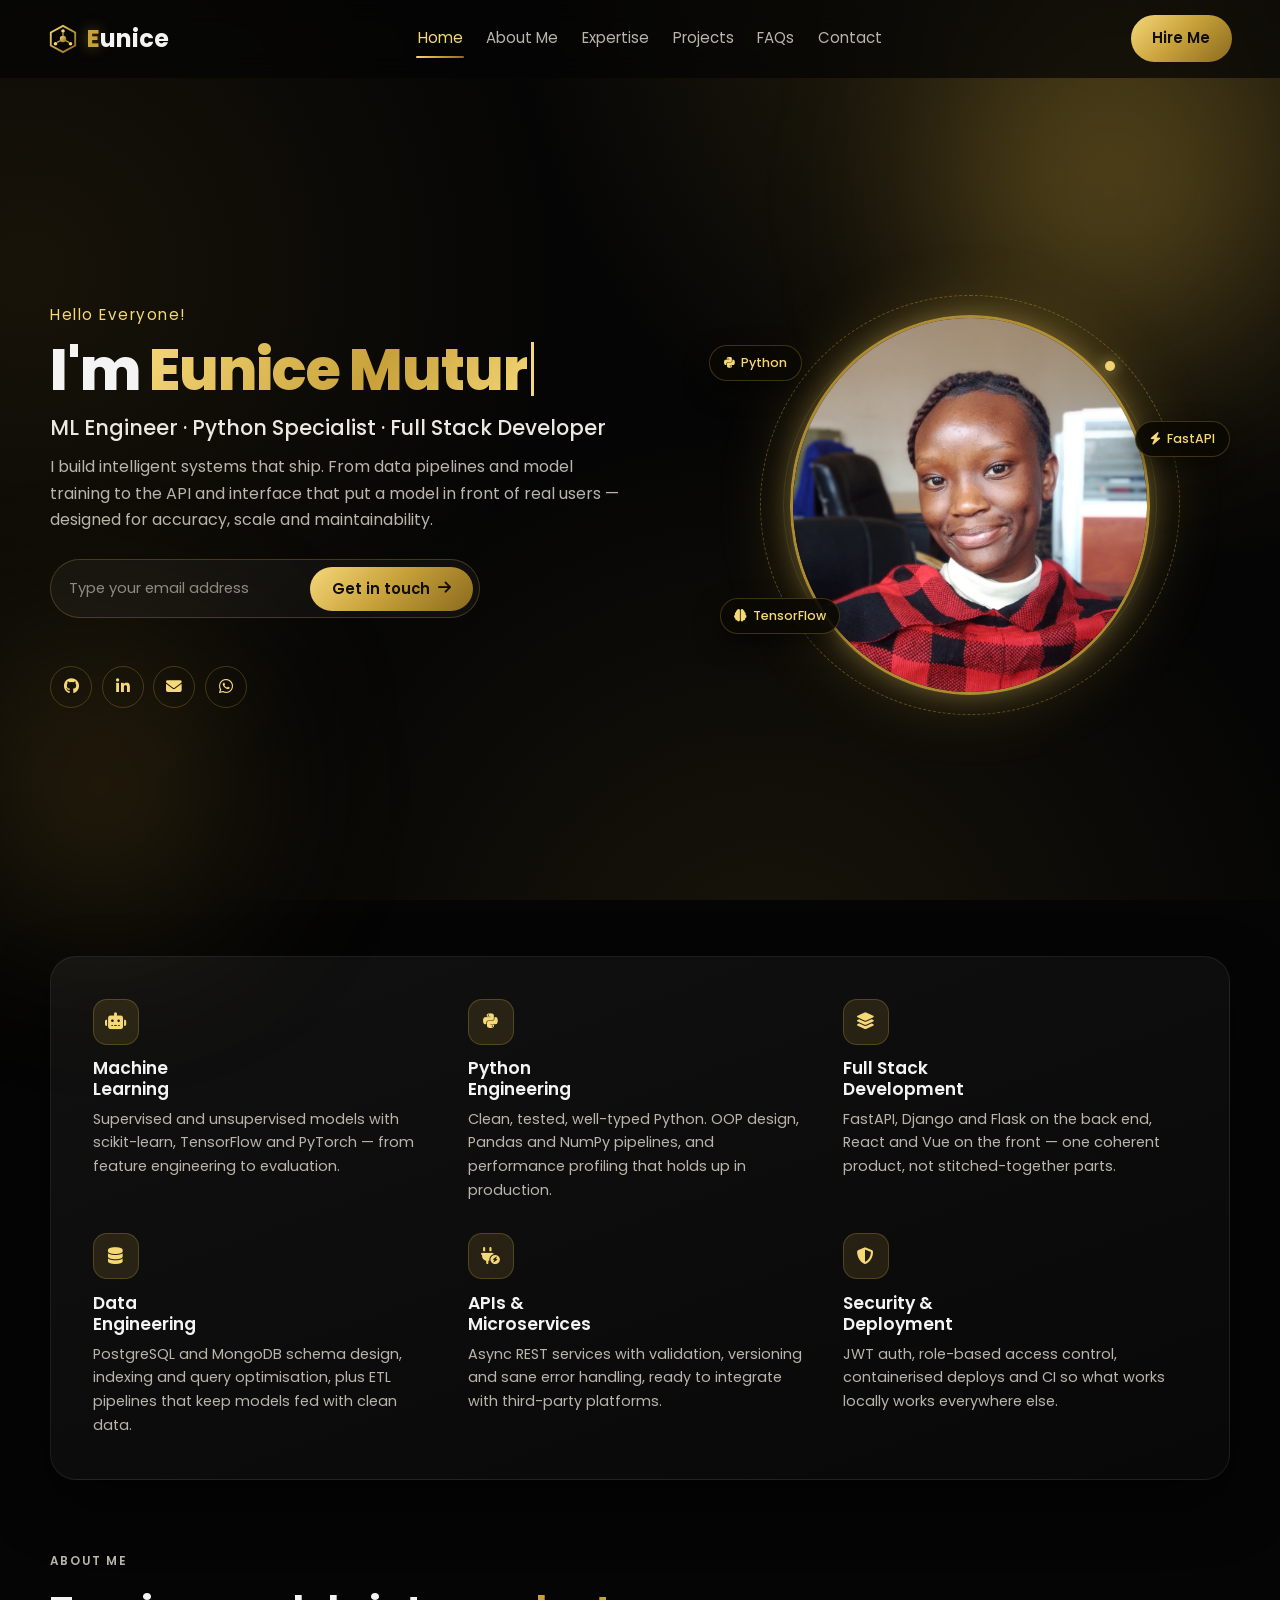
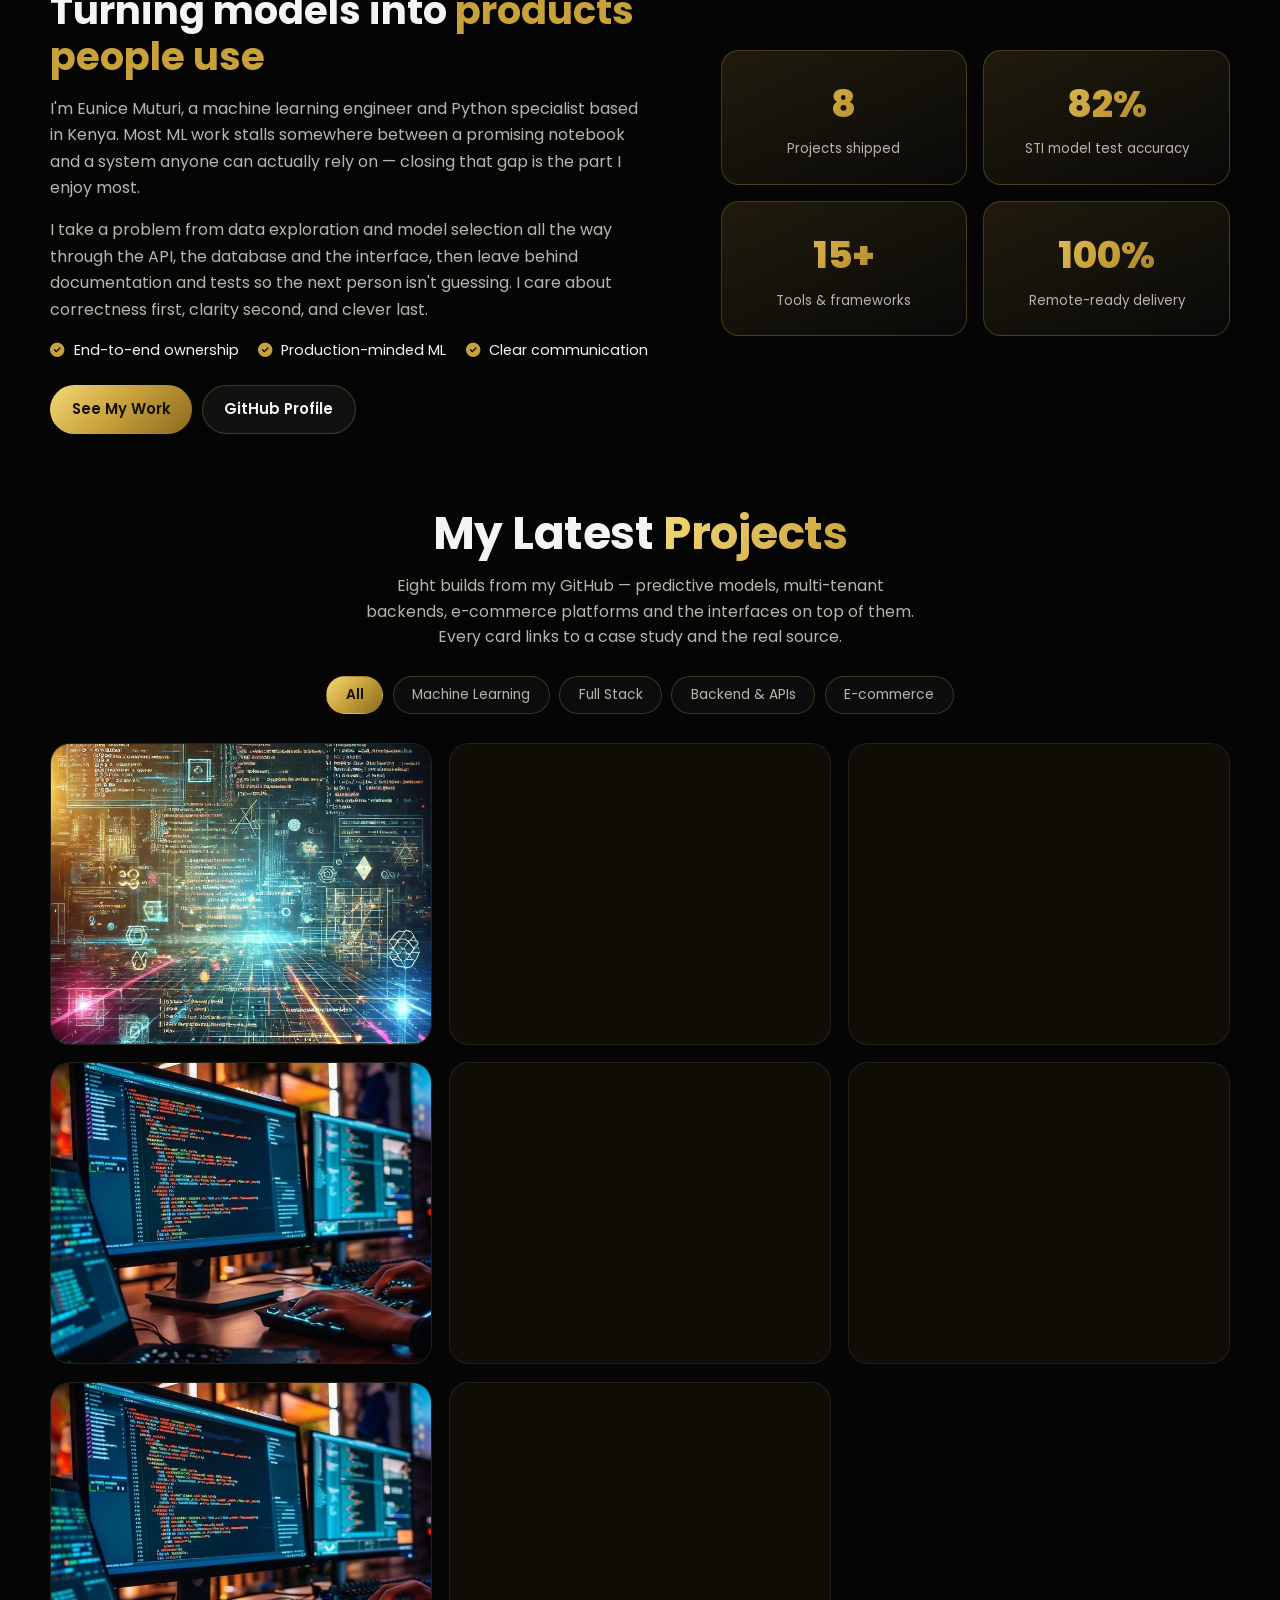
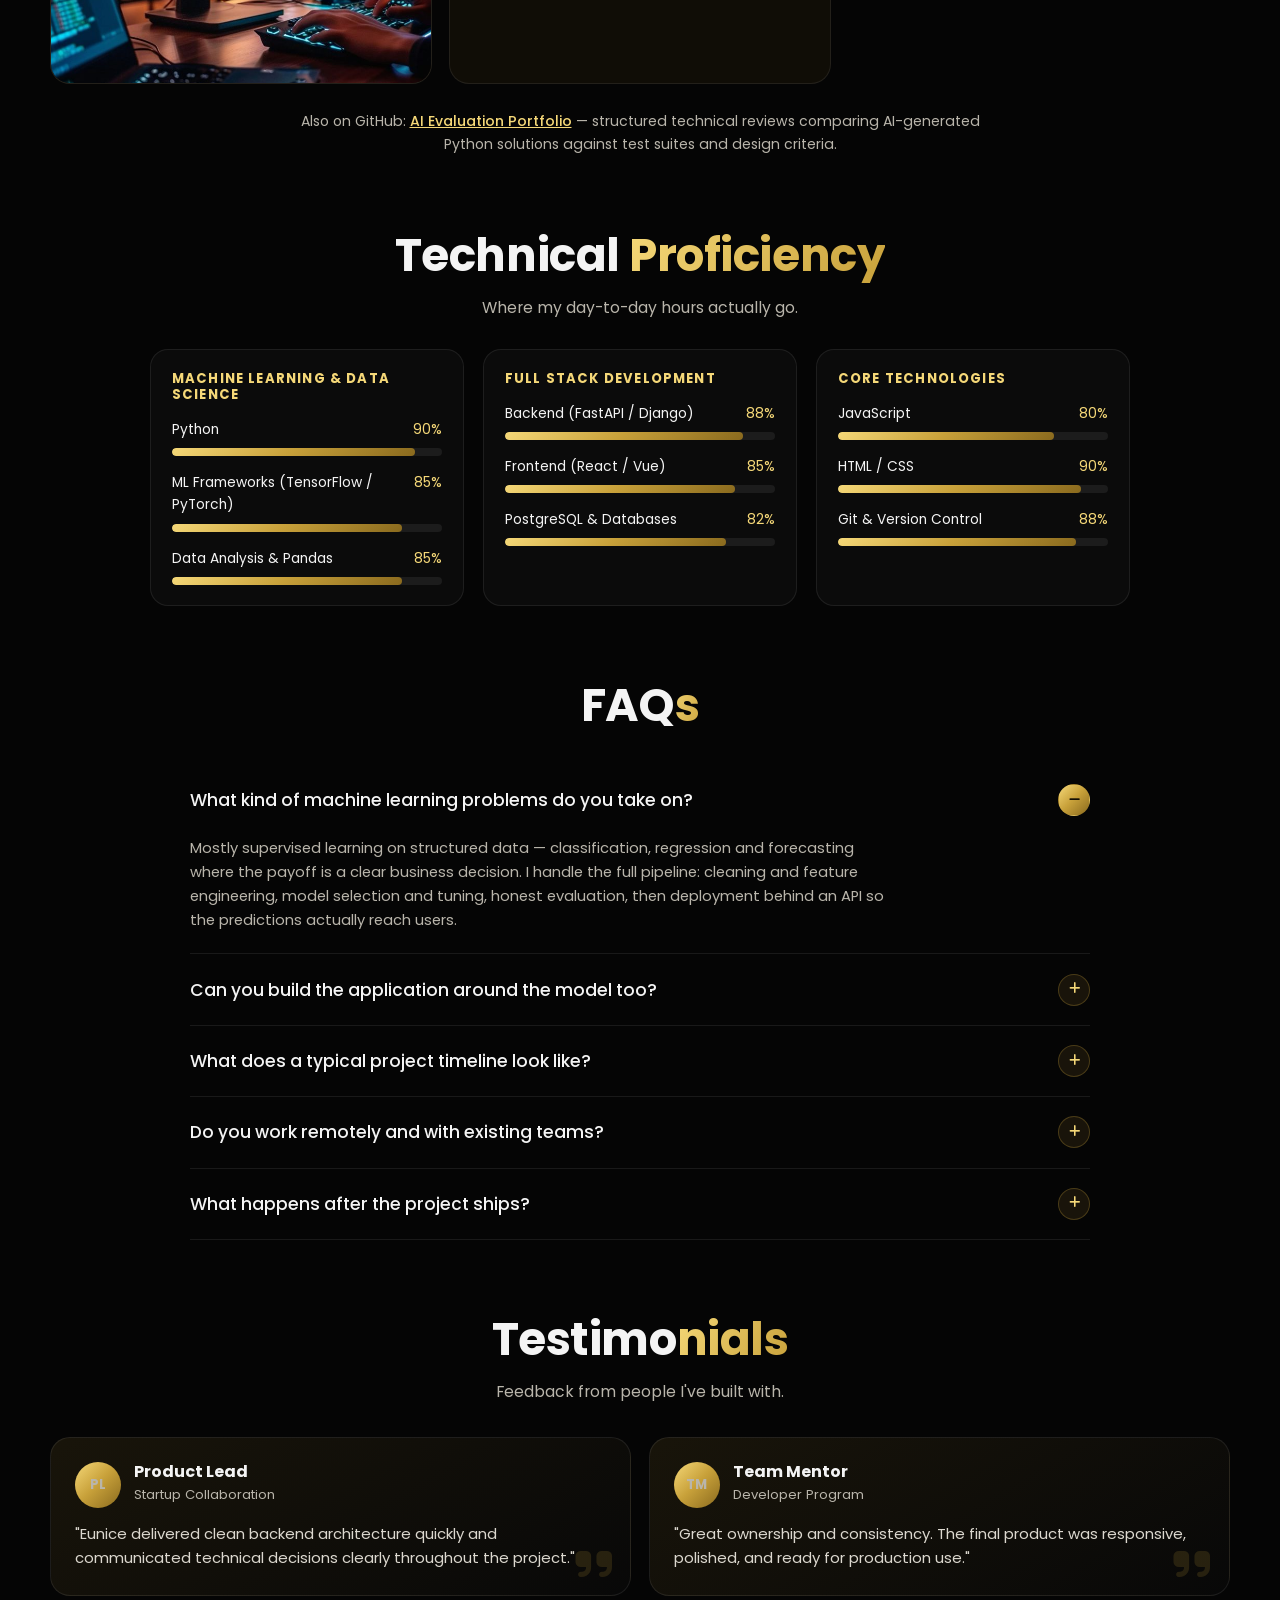
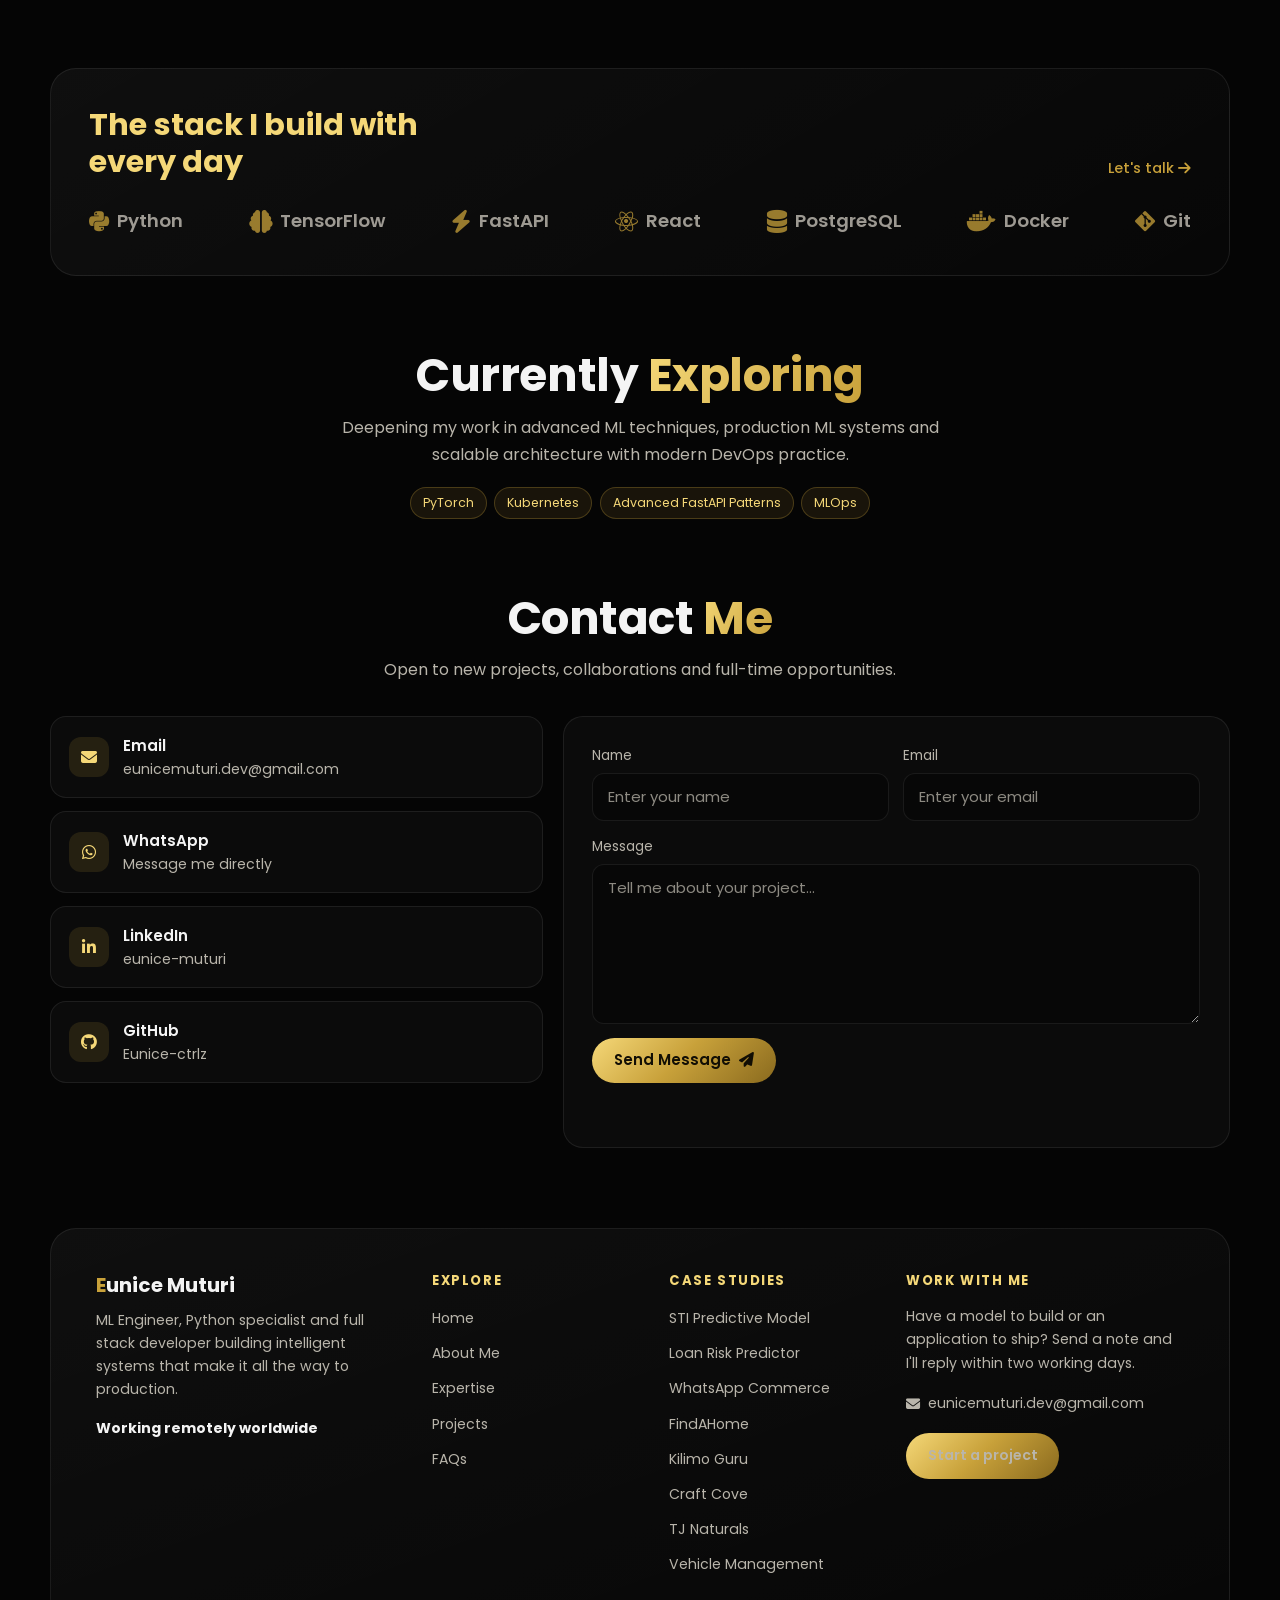
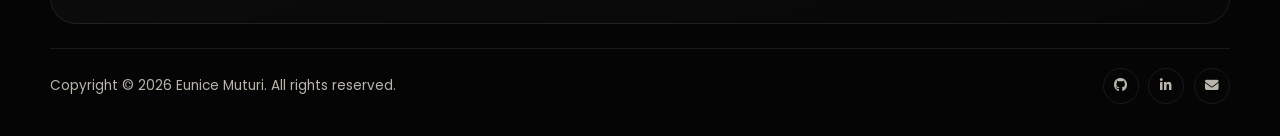
==== commit 7fce4951: "Fix stuck stat counters, off-screen mobile menu button, dead nav link Stat values were hardcoded as " ====
--- a/index.html
+++ b/index.html
@@ -52,7 +52,6 @@
                 <a href="#about">About Me</a>
                 <a href="#expertise">Expertise</a>
                 <a href="#portfolio">Projects</a>
-                <a href="#packages">Packages</a>
                 <a href="#faq">FAQs</a>
                 <a href="#contact">Contact</a>
             </div>
@@ -157,10 +156,10 @@
             </div>
 
             <div class="stat-grid">
-                <div class="stat-card"><strong data-count="8">0</strong><span>Projects shipped</span></div>
-                <div class="stat-card"><strong data-count="82" data-suffix="%">0</strong><span>STI model test accuracy</span></div>
-                <div class="stat-card"><strong data-count="15" data-suffix="+">0</strong><span>Tools &amp; frameworks</span></div>
-                <div class="stat-card"><strong data-count="100" data-suffix="%">0</strong><span>Remote-ready delivery</span></div>
+                <div class="stat-card"><strong data-count="8">8</strong><span>Projects shipped</span></div>
+                <div class="stat-card"><strong data-count="82" data-suffix="%">82%</strong><span>STI model test accuracy</span></div>
+                <div class="stat-card"><strong data-count="15" data-suffix="+">15+</strong><span>Tools &amp; frameworks</span></div>
+                <div class="stat-card"><strong data-count="100" data-suffix="%">100%</strong><span>Remote-ready delivery</span></div>
             </div>
         </section>
 
@@ -526,7 +525,6 @@
                     <li><a href="#about">About Me</a></li>
                     <li><a href="#expertise">Expertise</a></li>
                     <li><a href="#portfolio">Projects</a></li>
-                    <li><a href="#packages">Packages</a></li>
                     <li><a href="#faq">FAQs</a></li>
                 </ul>
             </div>
@@ -679,6 +677,8 @@
         if (skillsSection) skillObserver.observe(skillsSection);
 
         /* ---------- Animated counters ---------- */
+        /* Values are already correct in the markup, so they survive JS being off,
+           slow or blocked. This only replays them as an animation. */
         const counters = document.querySelectorAll(".stat-card strong");
         const countObserver = new IntersectionObserver((entries) => {
             entries.forEach((entry) => {
@@ -699,7 +699,7 @@
             });
         }, { threshold: 0.5 });
 
-        counters.forEach((node) => countObserver.observe(node));
+        if (!reduceMotion) counters.forEach((node) => countObserver.observe(node));
 
         /* ---------- Project filtering ---------- */
         const filterButtons = document.querySelectorAll(".filter-btn");
--- a/styles.css
+++ b/styles.css
@@ -45,6 +45,13 @@
     overflow-x: hidden;
 }
 
+/* Decorative rings and glow blobs sit outside the layout box. Without this the
+   document widens past the screen on small phones, and because the header is
+   fixed it sizes to that wider box and pushes the menu button off the edge. */
+html {
+    overflow-x: clip;
+}
+
 a {
     color: inherit;
 }
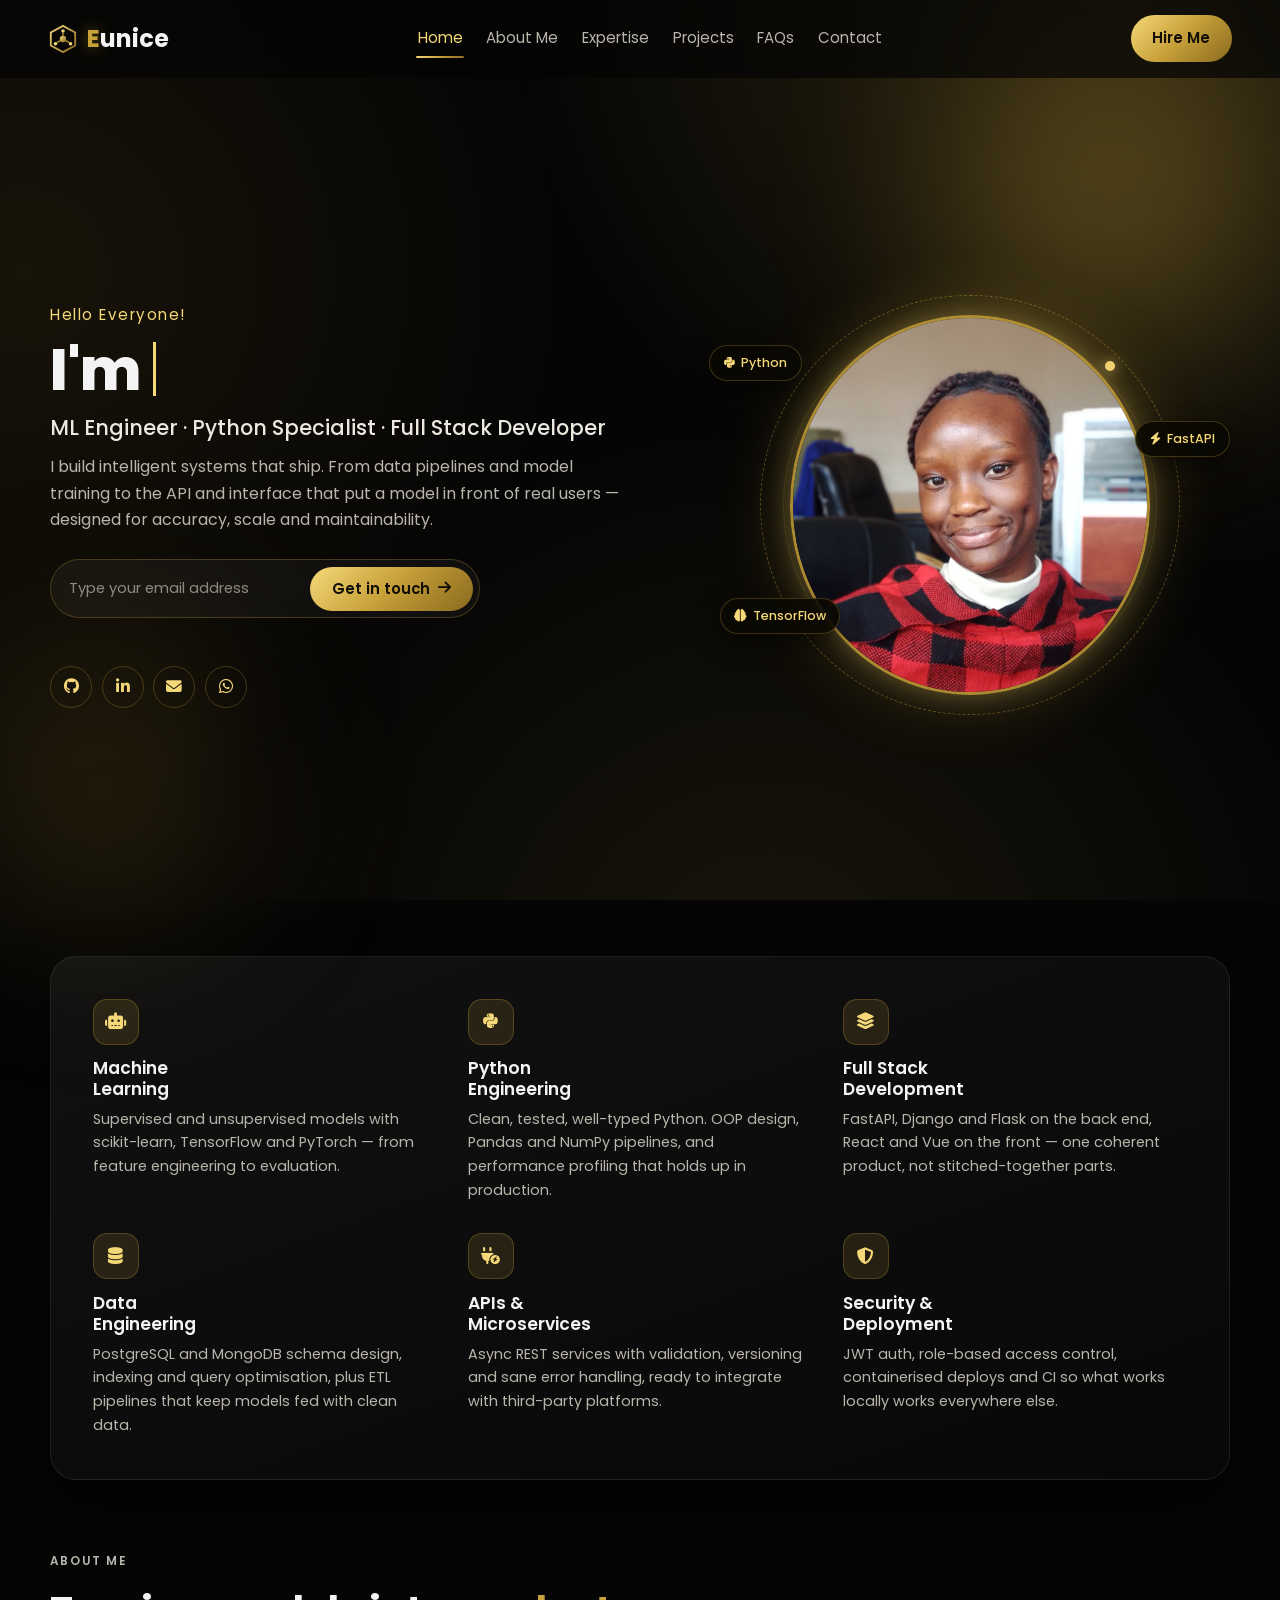
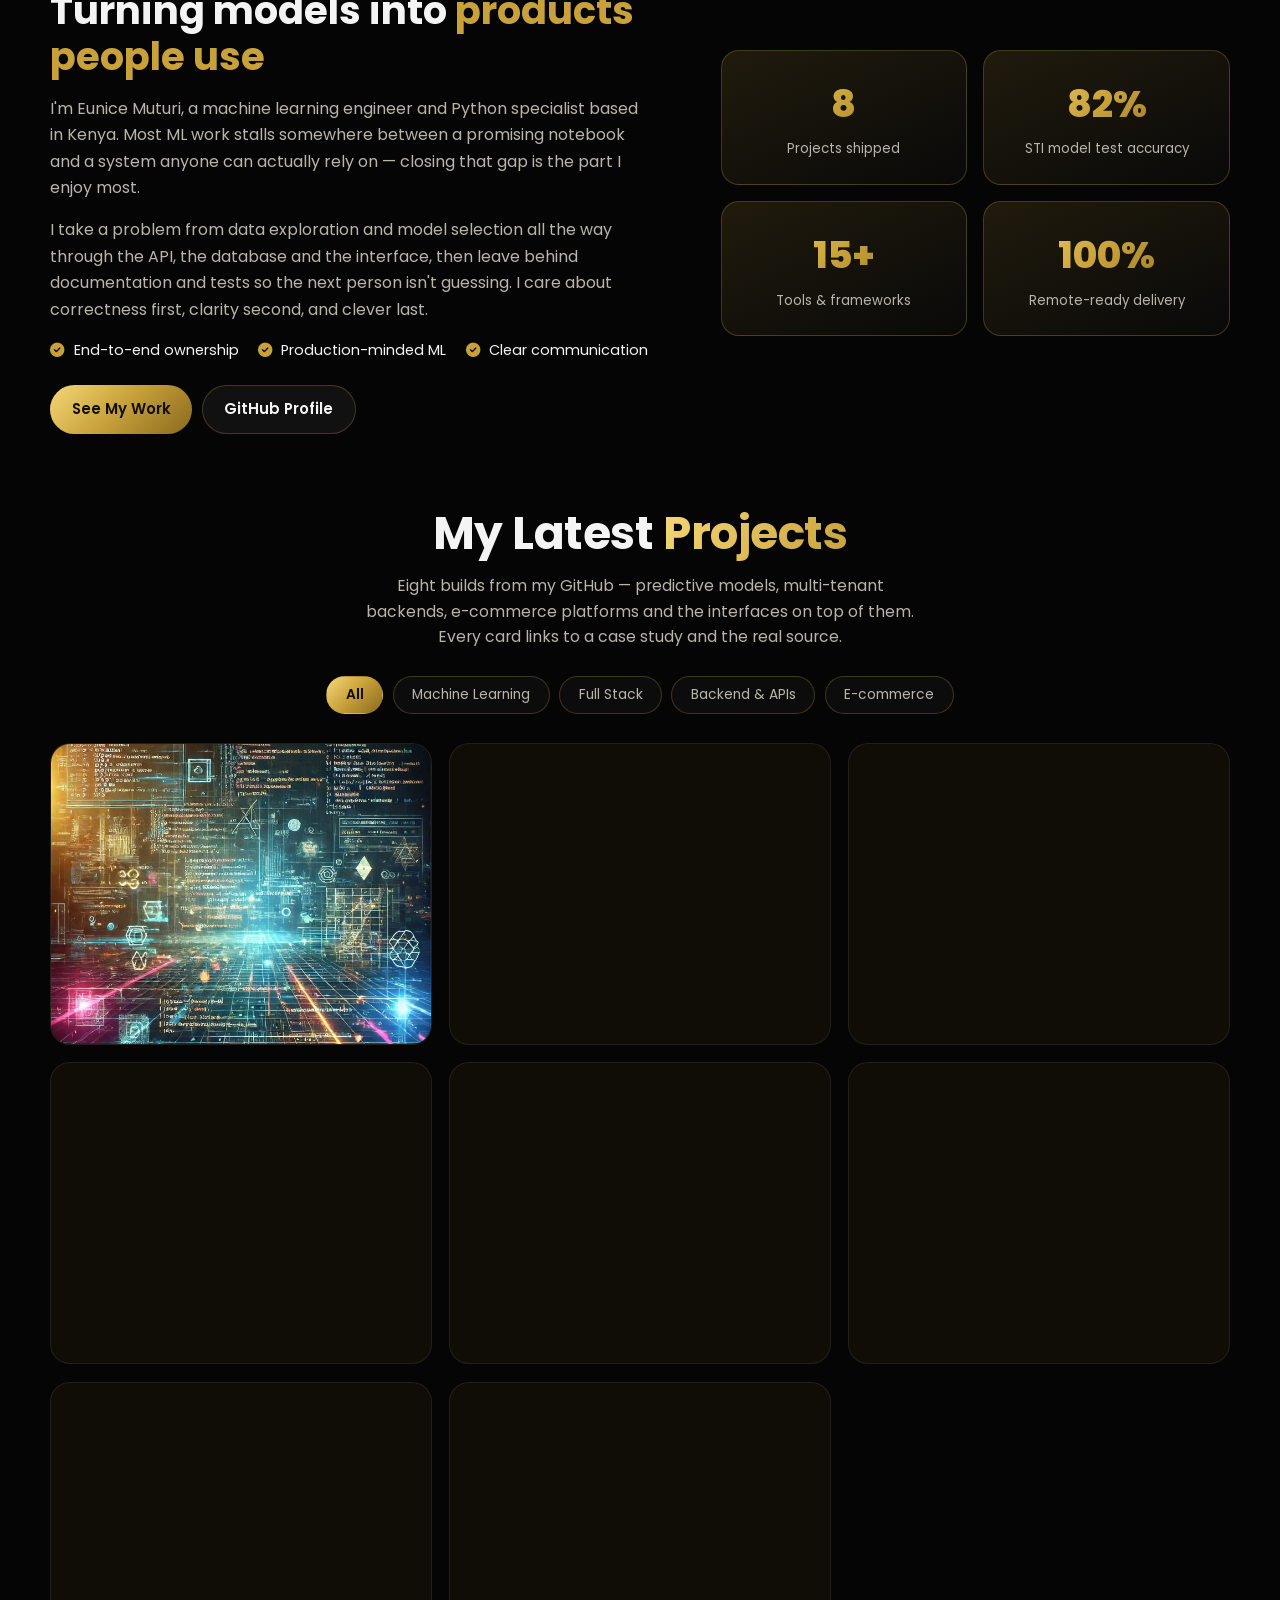
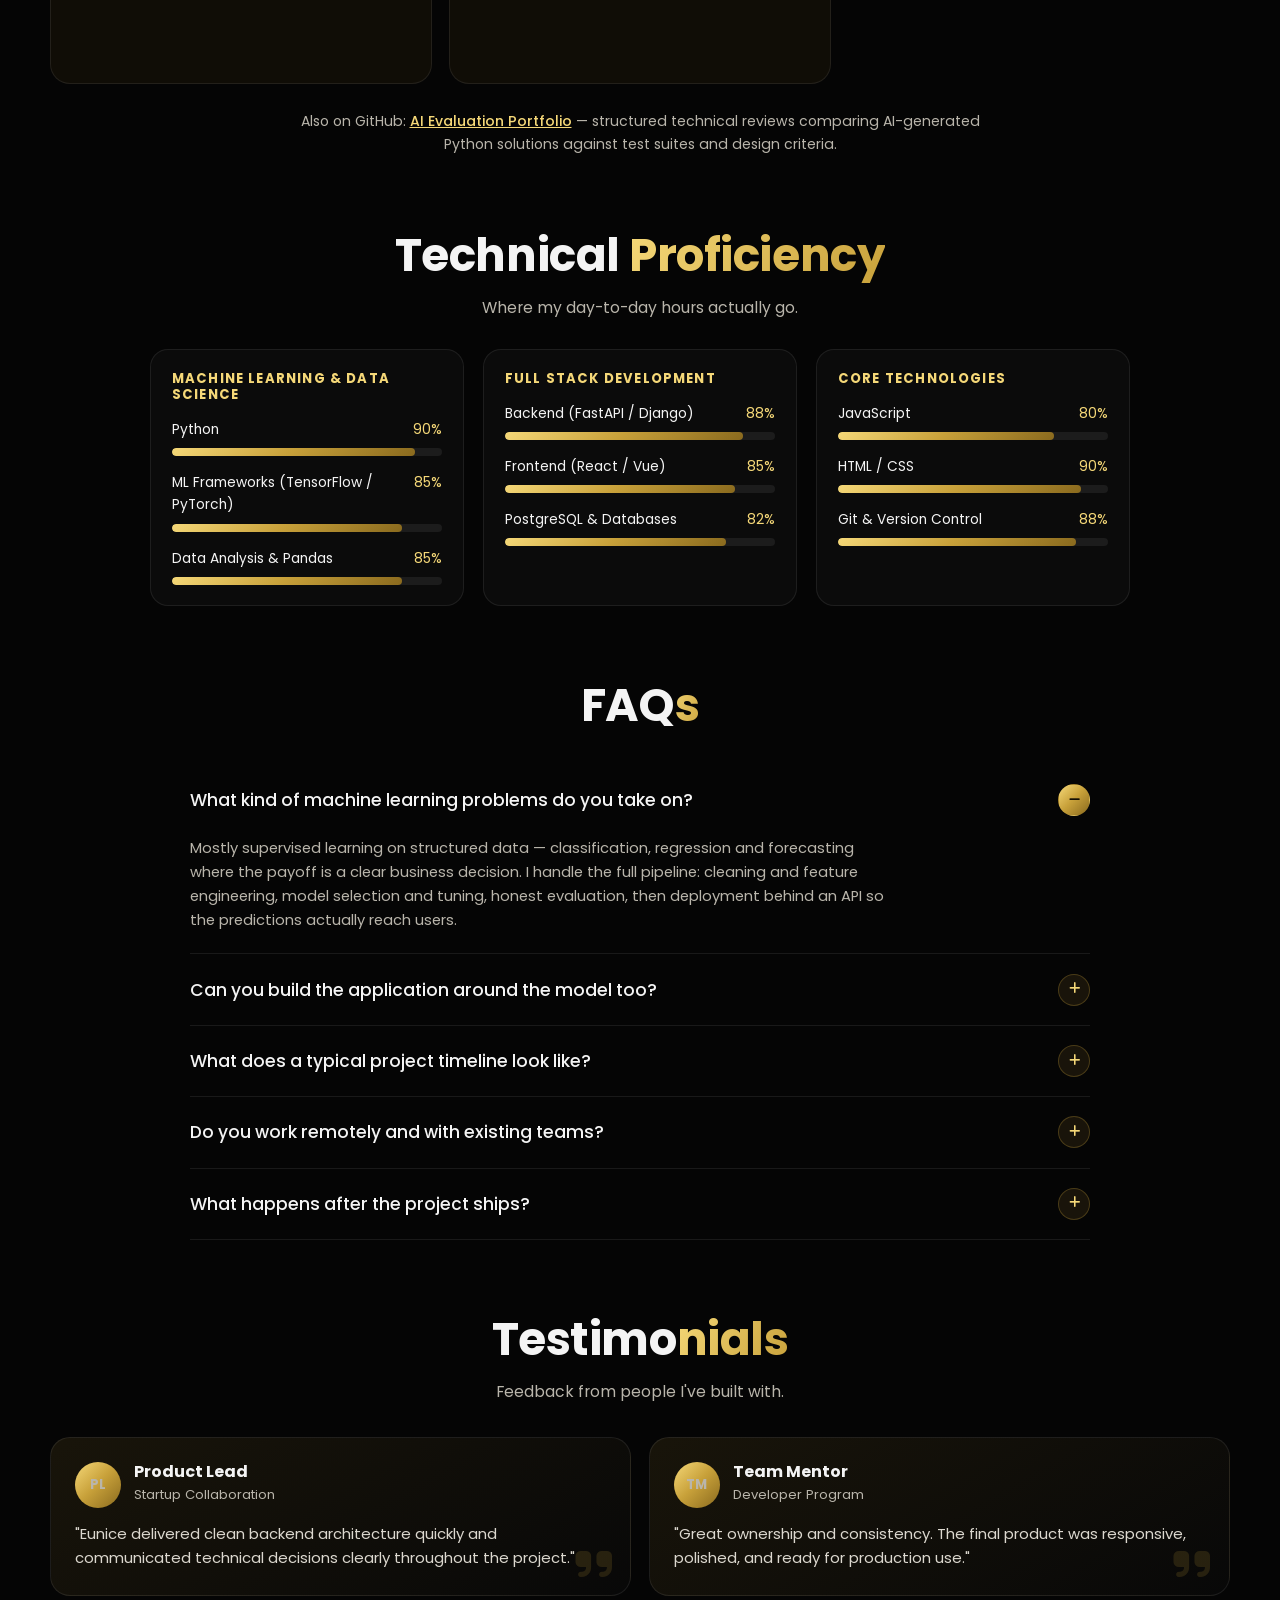
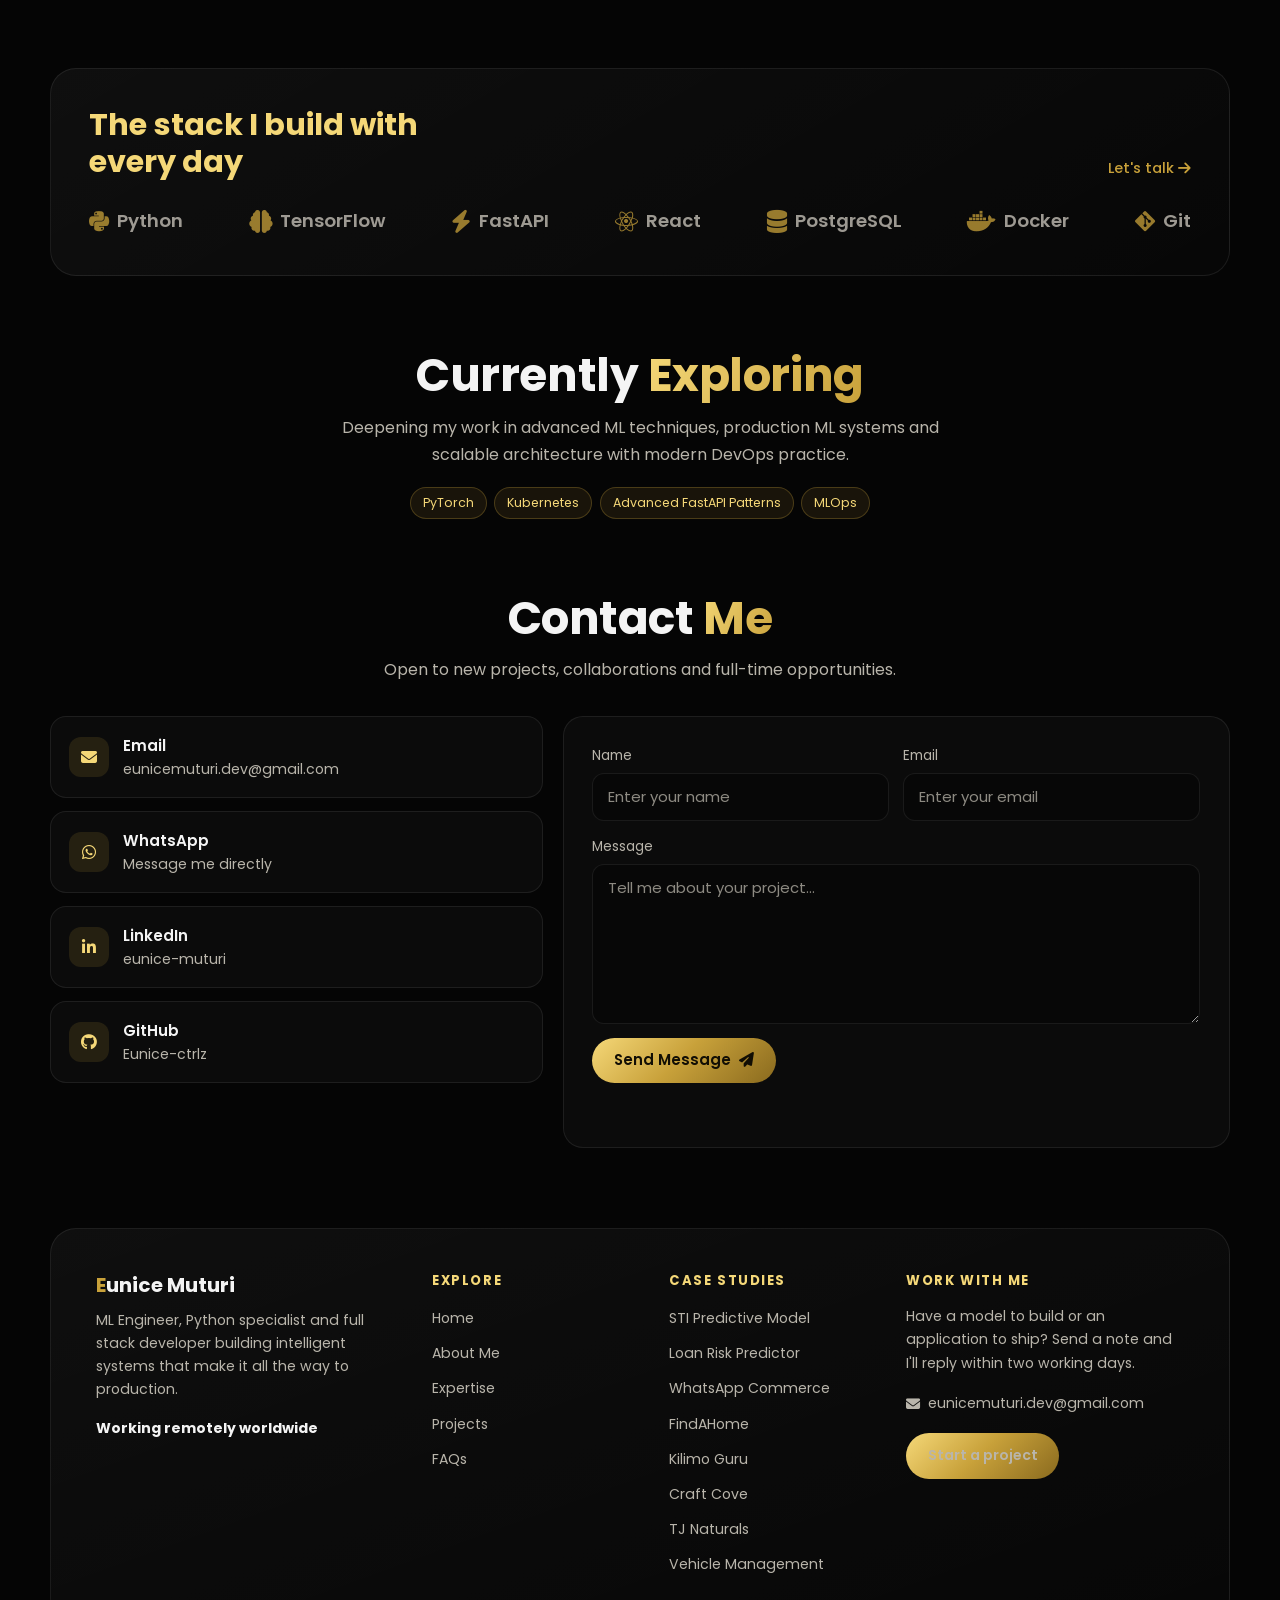
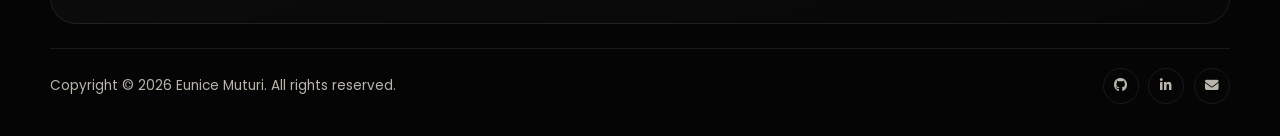
==== commit a639920e: "Point WhatsApp links at the real number Both wa.me links used the 254700000000 placeholder, so tappi" ====
--- a/index.html
+++ b/index.html
@@ -86,7 +86,7 @@
                     <a href="https://github.com/Eunice-ctrlz" target="_blank" rel="noopener" aria-label="GitHub"><i class="fa-brands fa-github"></i></a>
                     <a href="https://www.linkedin.com/in/eunice-muturi-7023b6342/" target="_blank" rel="noopener" aria-label="LinkedIn"><i class="fa-brands fa-linkedin-in"></i></a>
                     <a href="mailto:eunicemuturi.dev@gmail.com" aria-label="Email"><i class="fa-solid fa-envelope"></i></a>
-                    <a href="https://wa.me/254700000000" target="_blank" rel="noopener" aria-label="WhatsApp"><i class="fa-brands fa-whatsapp"></i></a>
+                    <a href="https://wa.me/254769609550" target="_blank" rel="noopener" aria-label="WhatsApp"><i class="fa-brands fa-whatsapp"></i></a>
                 </div>
             </div>
 
@@ -474,7 +474,7 @@
                         <i class="fa-solid fa-envelope" aria-hidden="true"></i>
                         <span><strong>Email</strong>eunicemuturi.dev@gmail.com</span>
                     </a>
-                    <a class="contact-line" href="https://wa.me/254700000000" target="_blank" rel="noopener">
+                    <a class="contact-line" href="https://wa.me/254769609550" target="_blank" rel="noopener">
                         <i class="fa-brands fa-whatsapp" aria-hidden="true"></i>
                         <span><strong>WhatsApp</strong>Message me directly</span>
                     </a>
